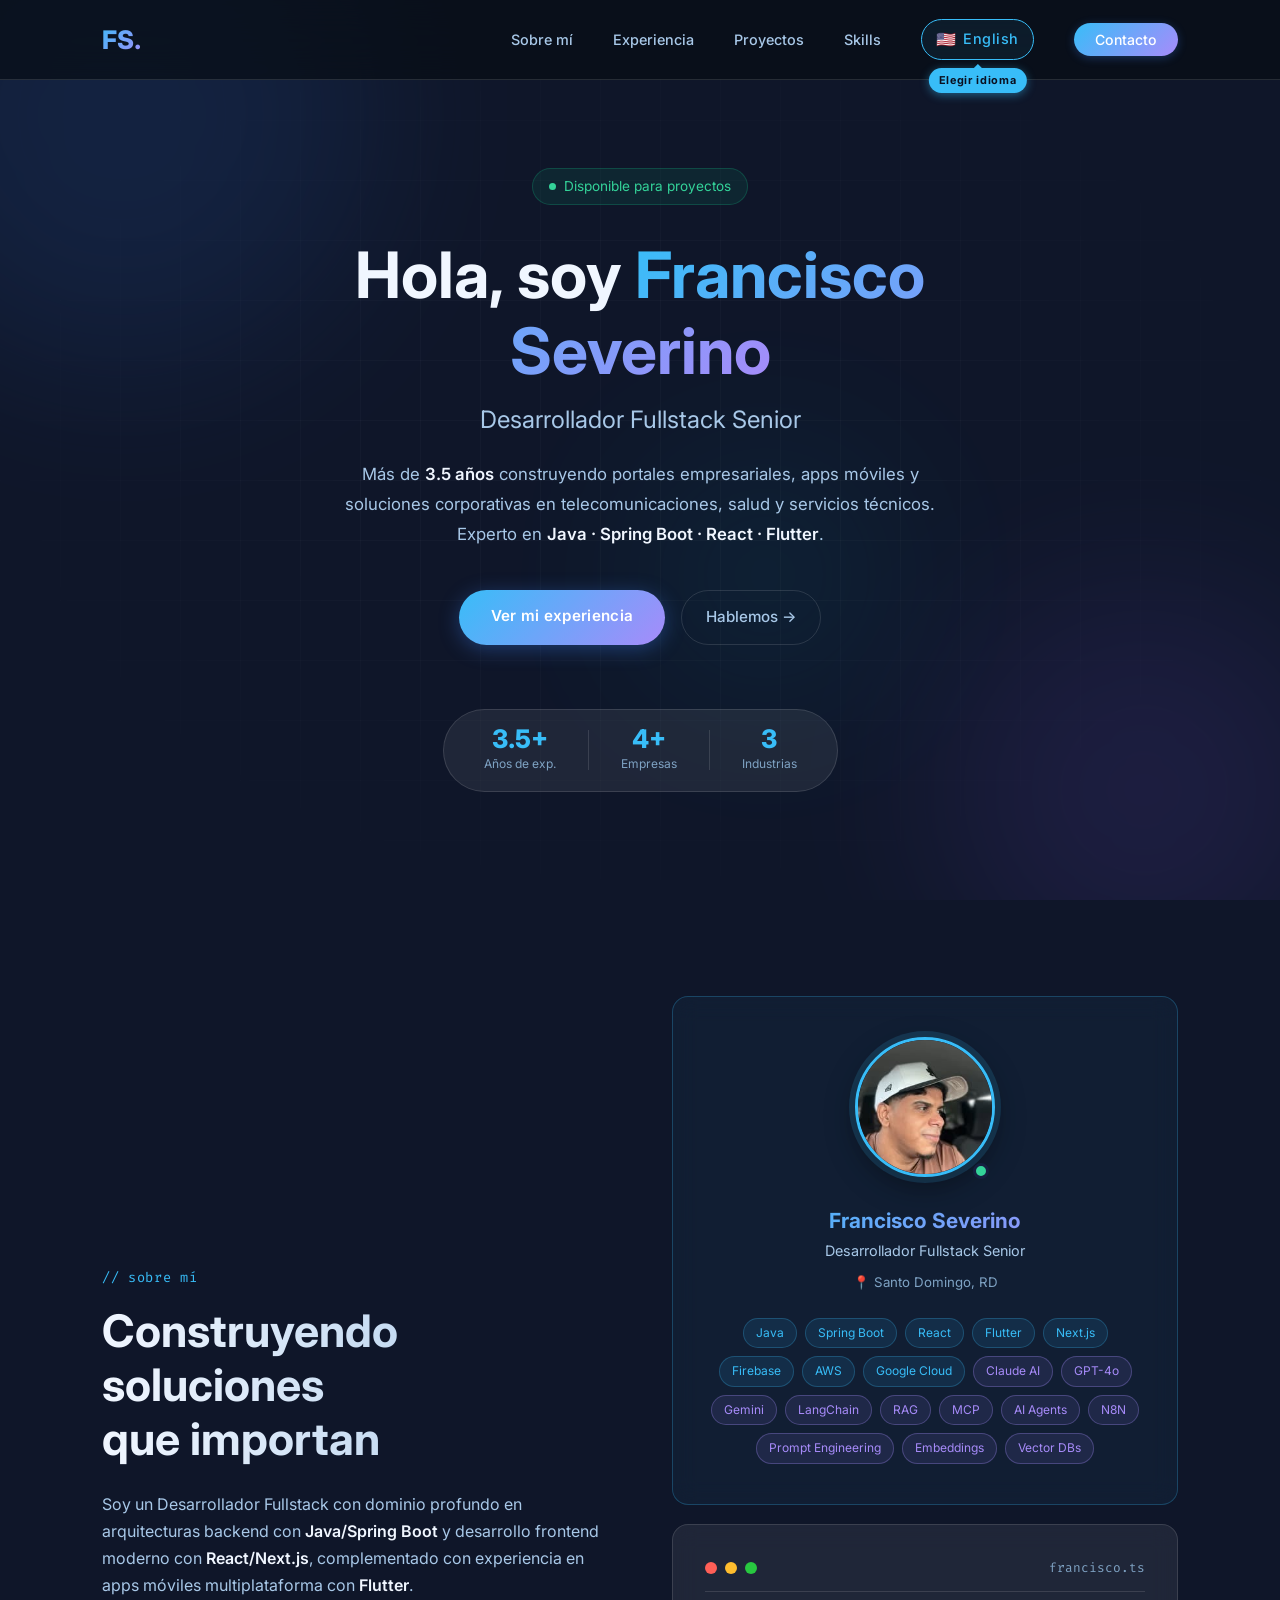
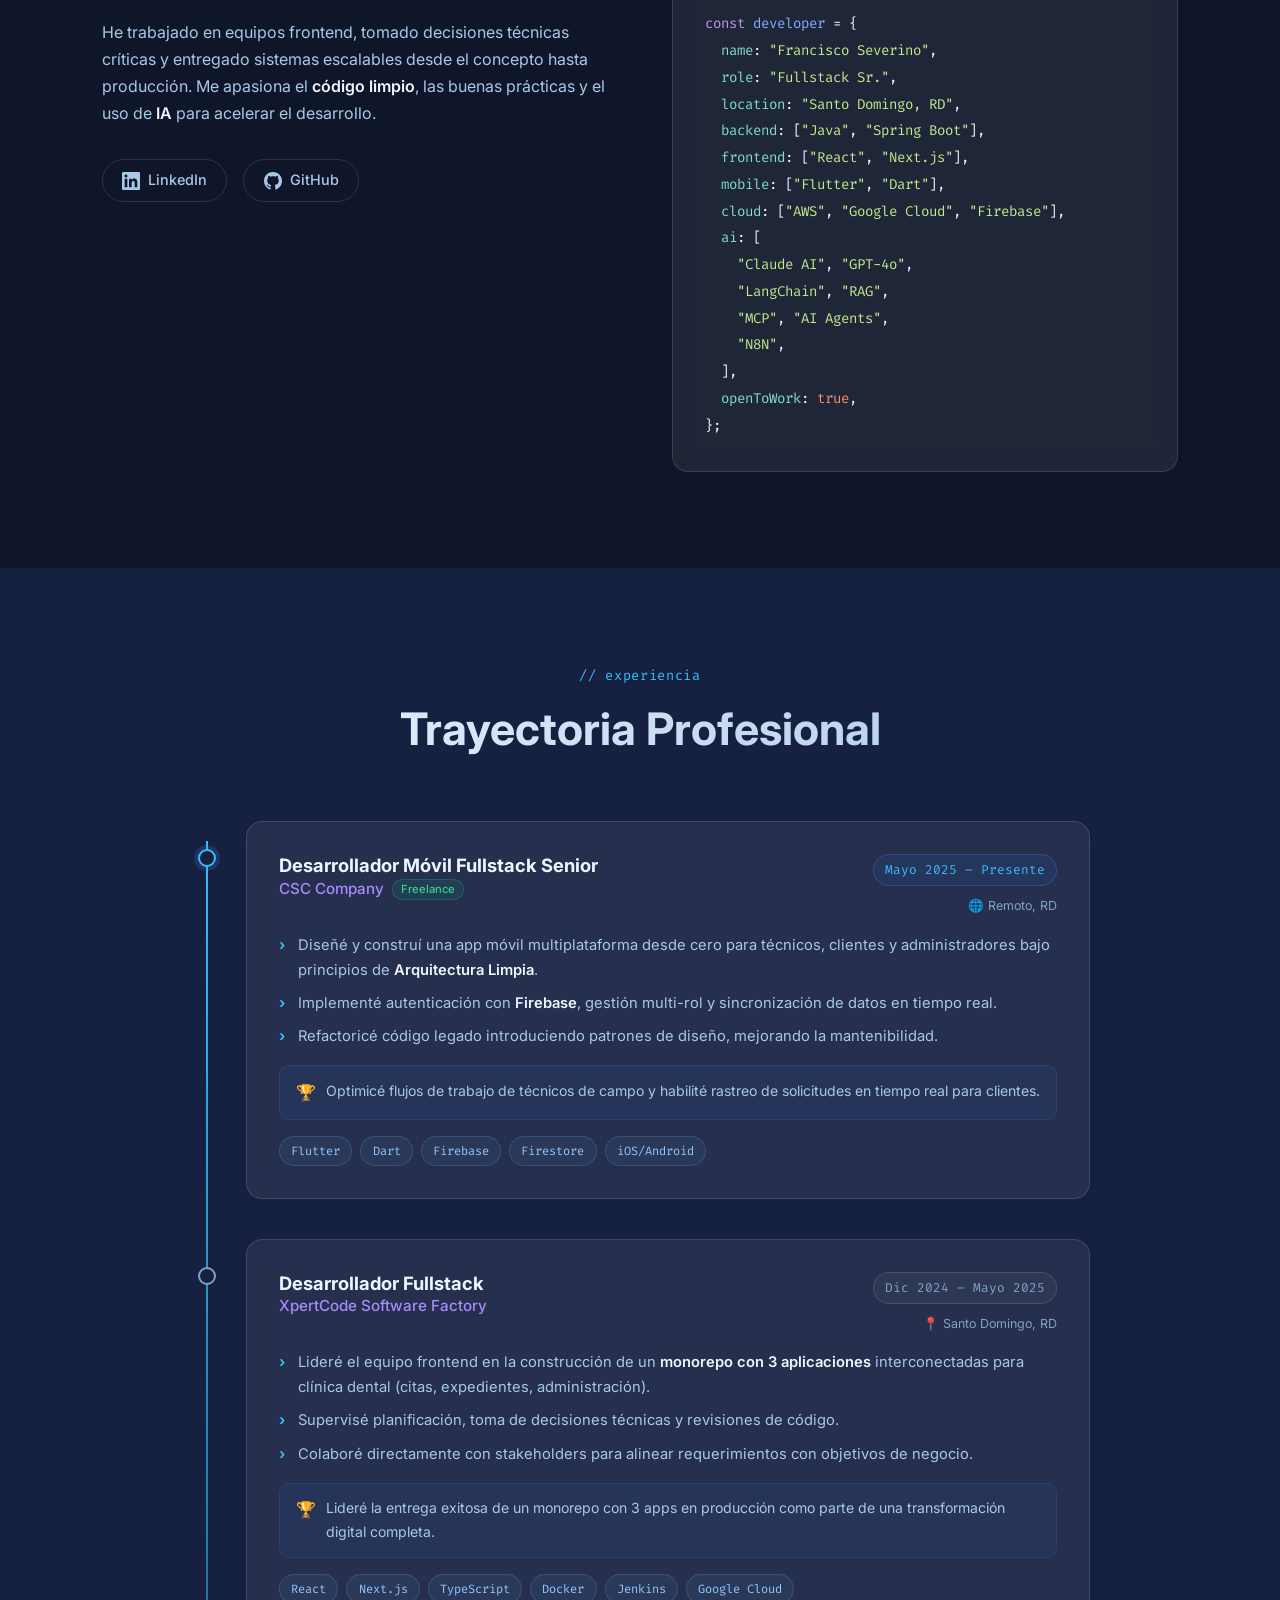
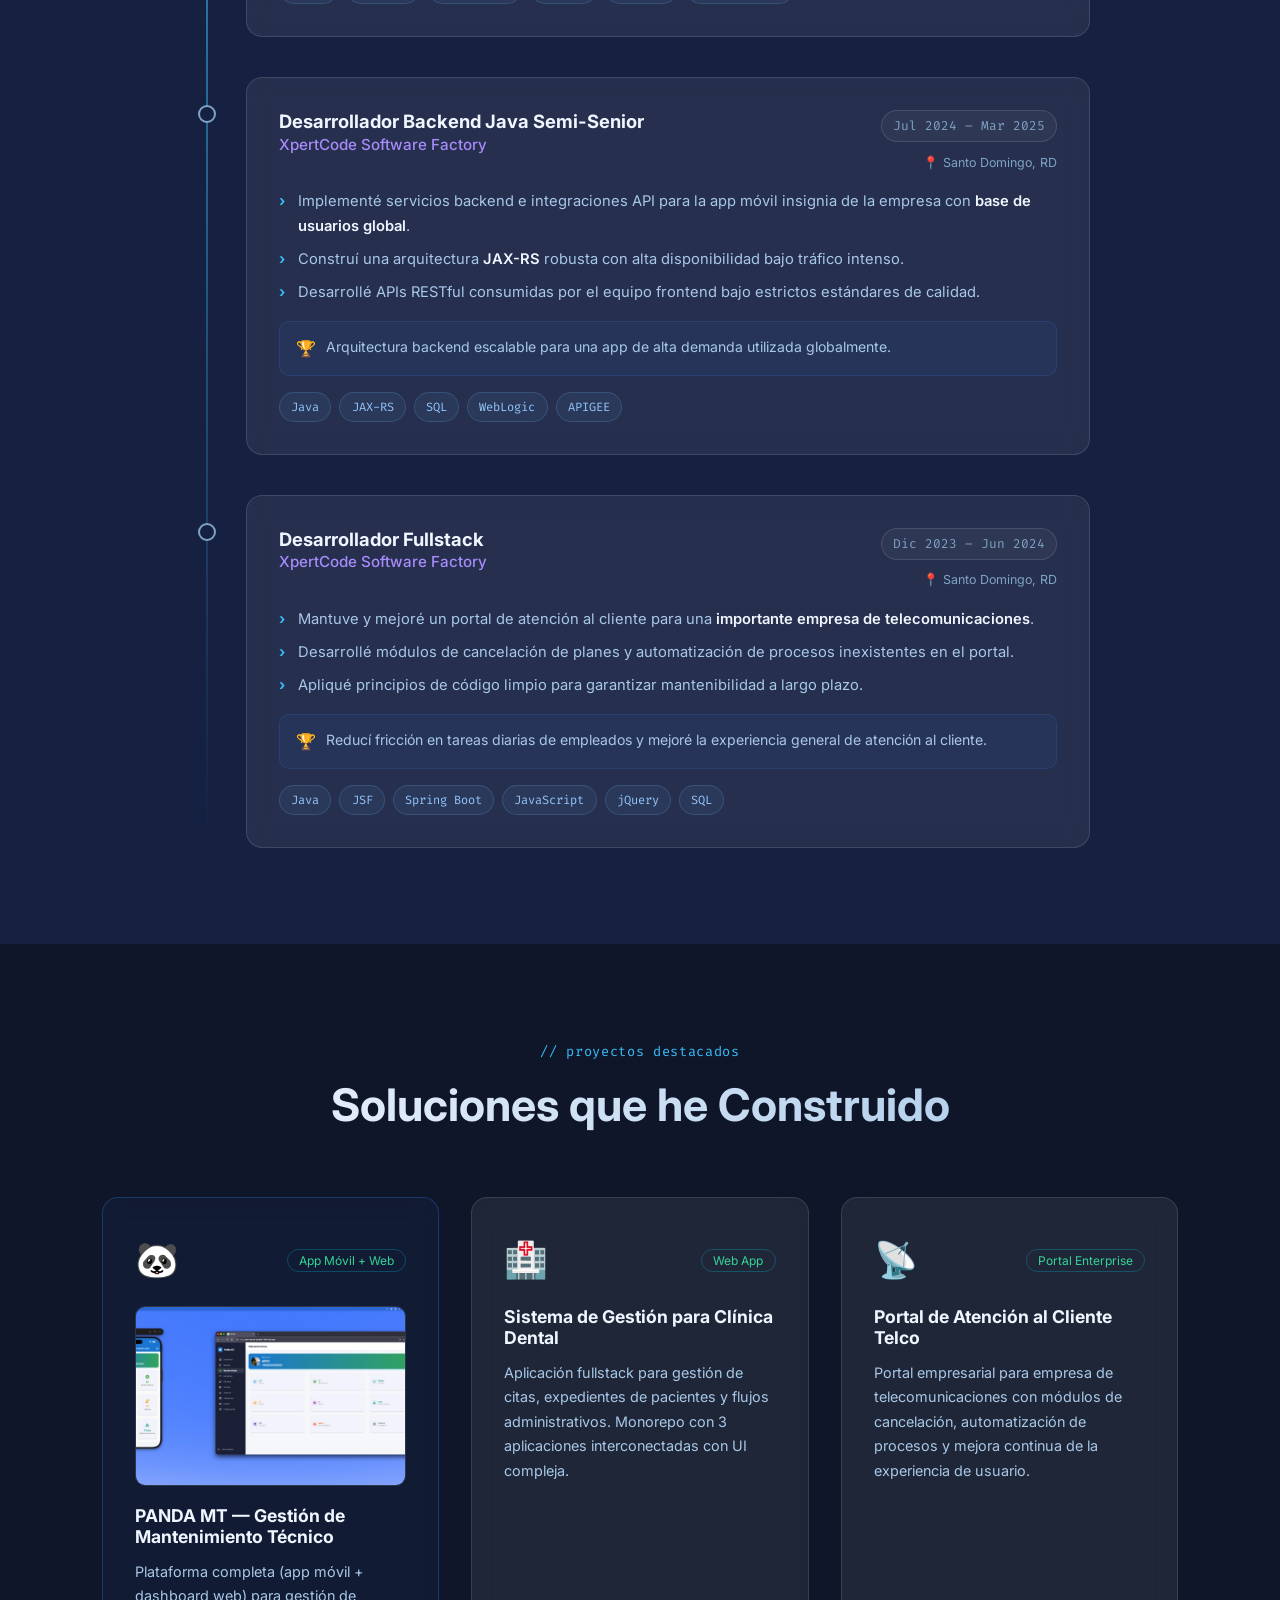
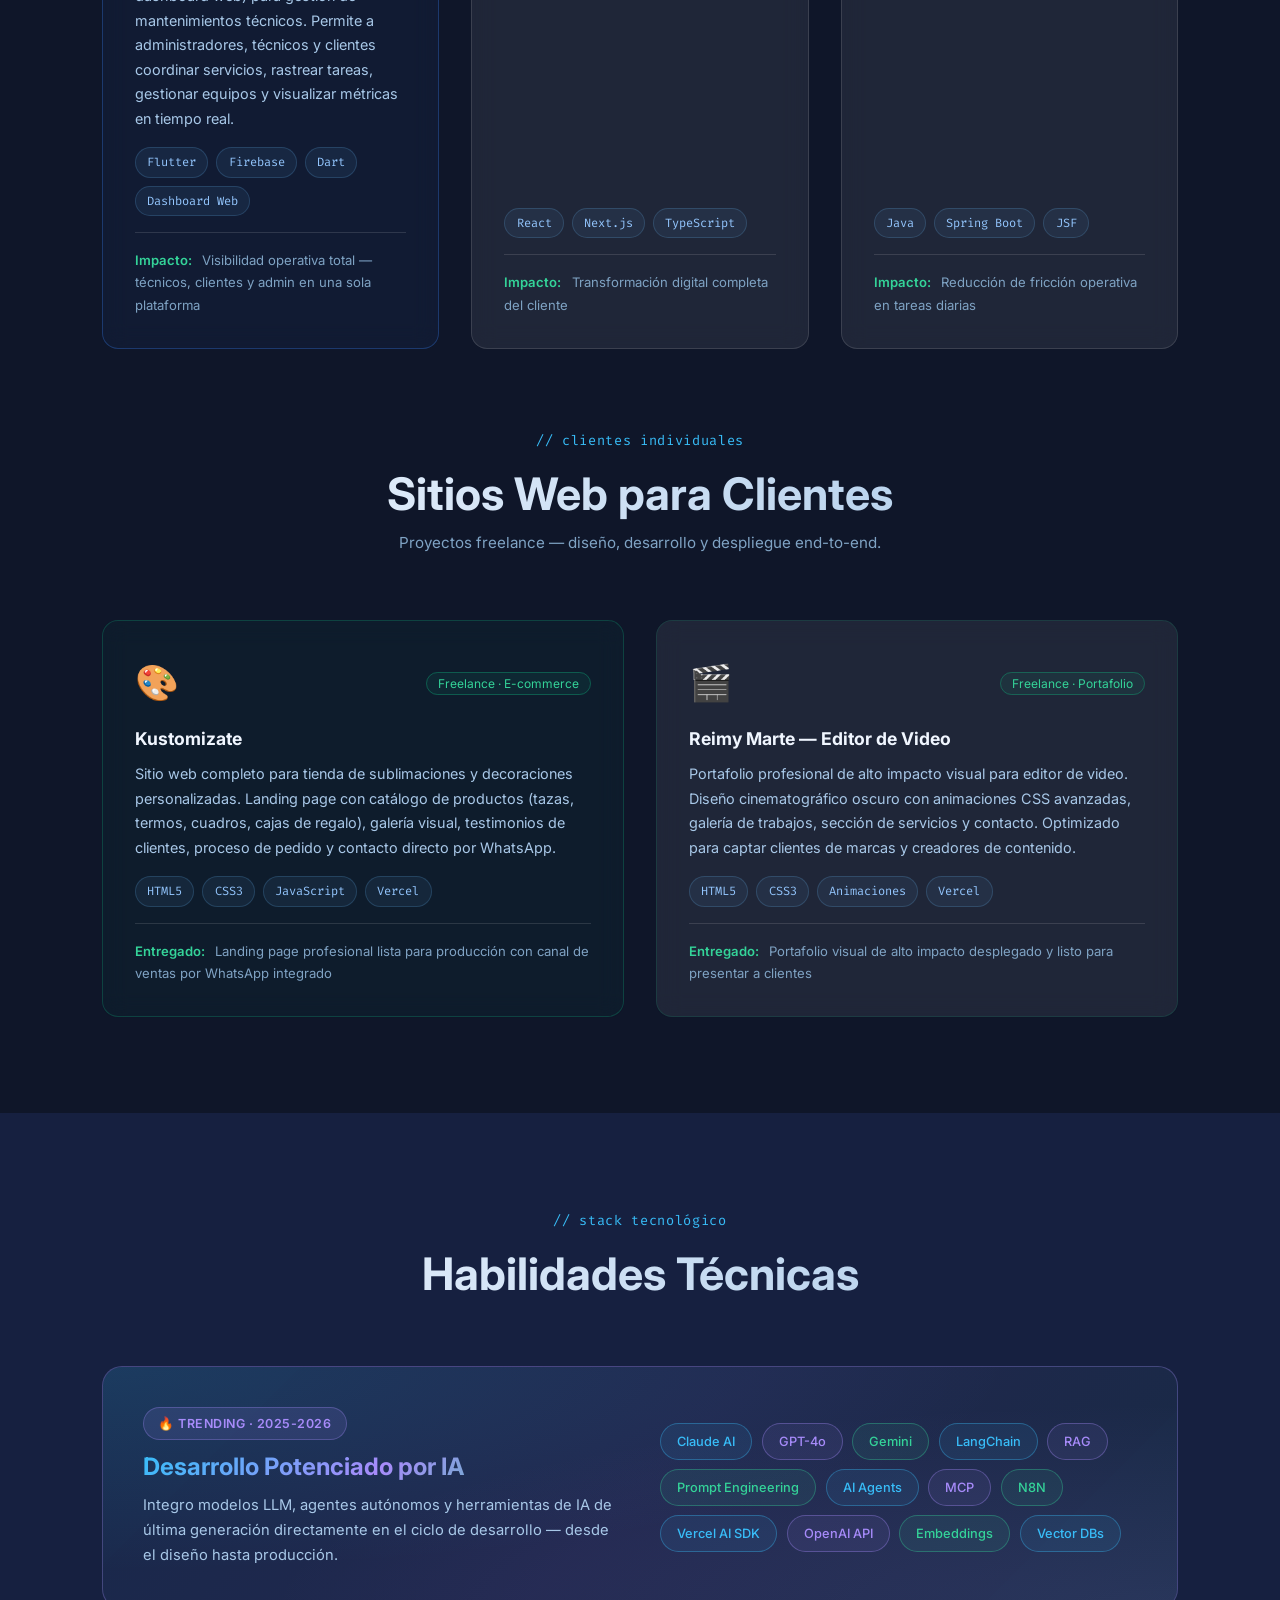
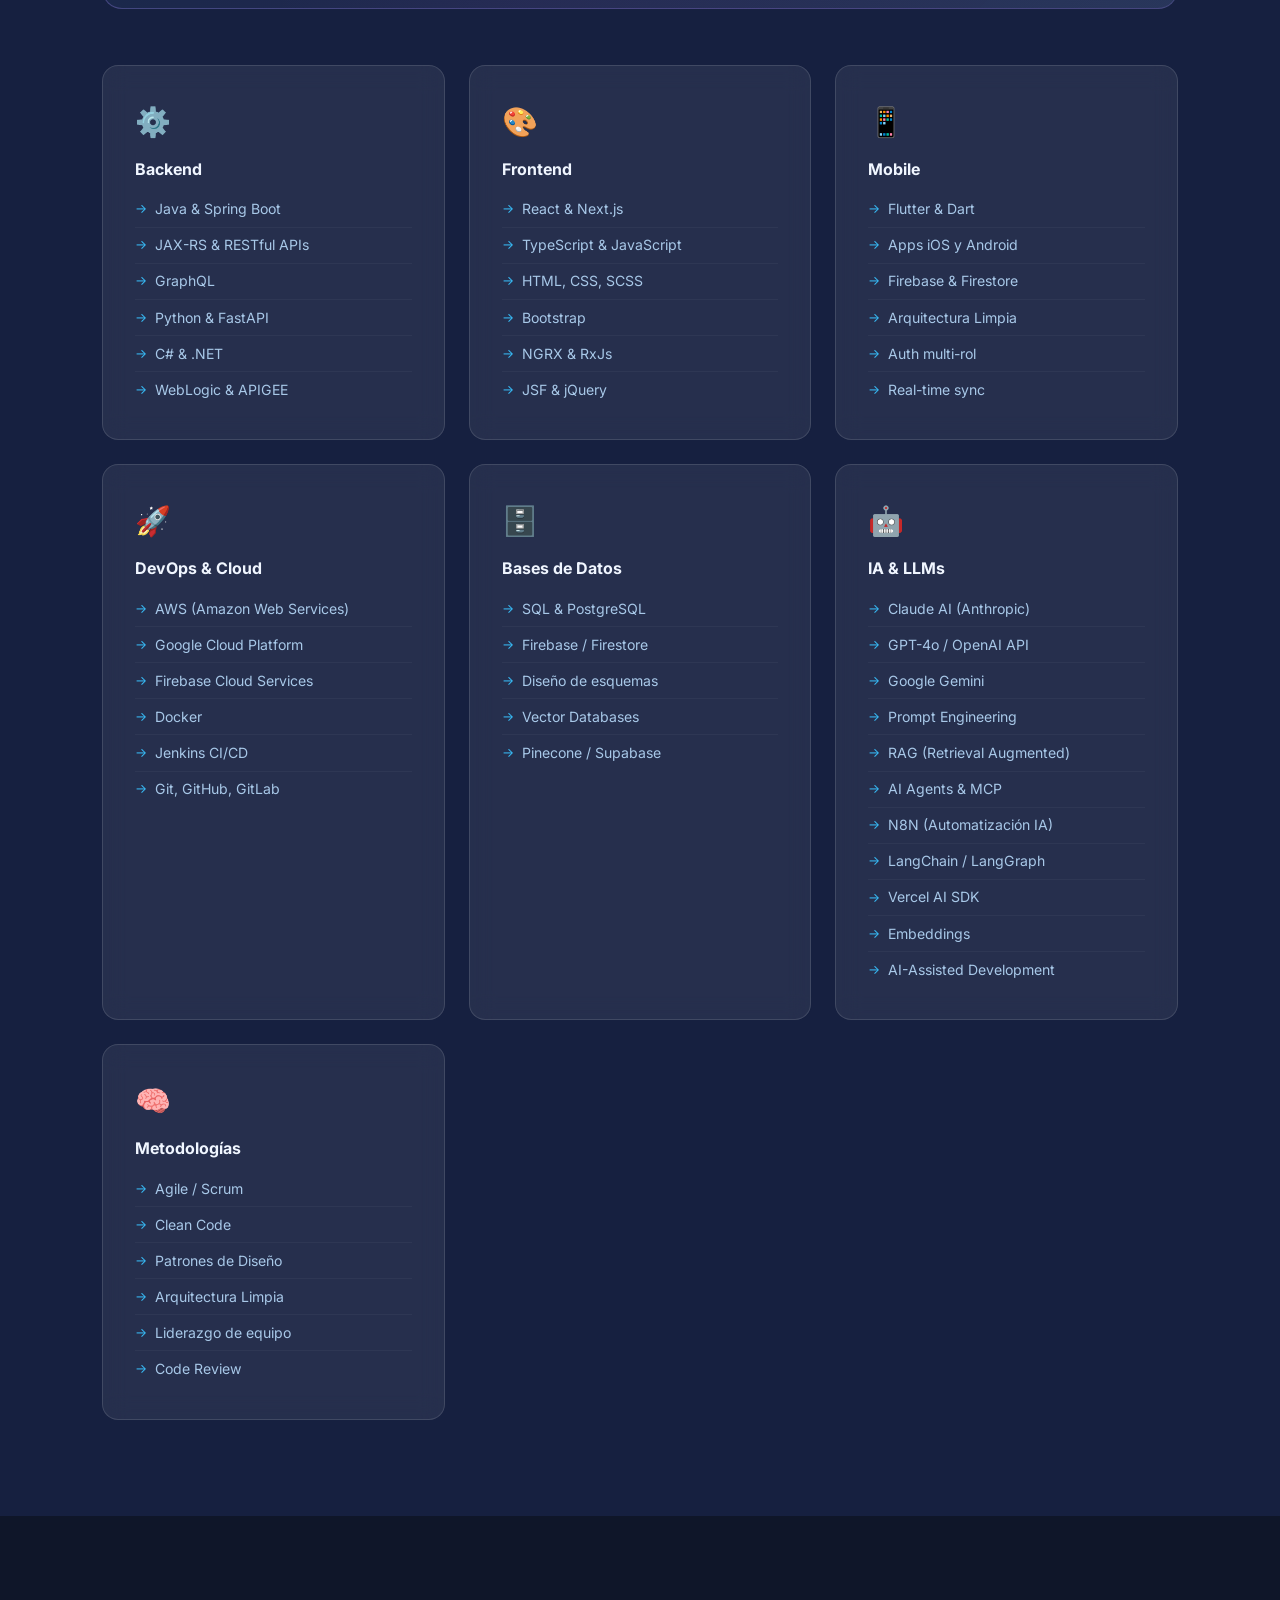
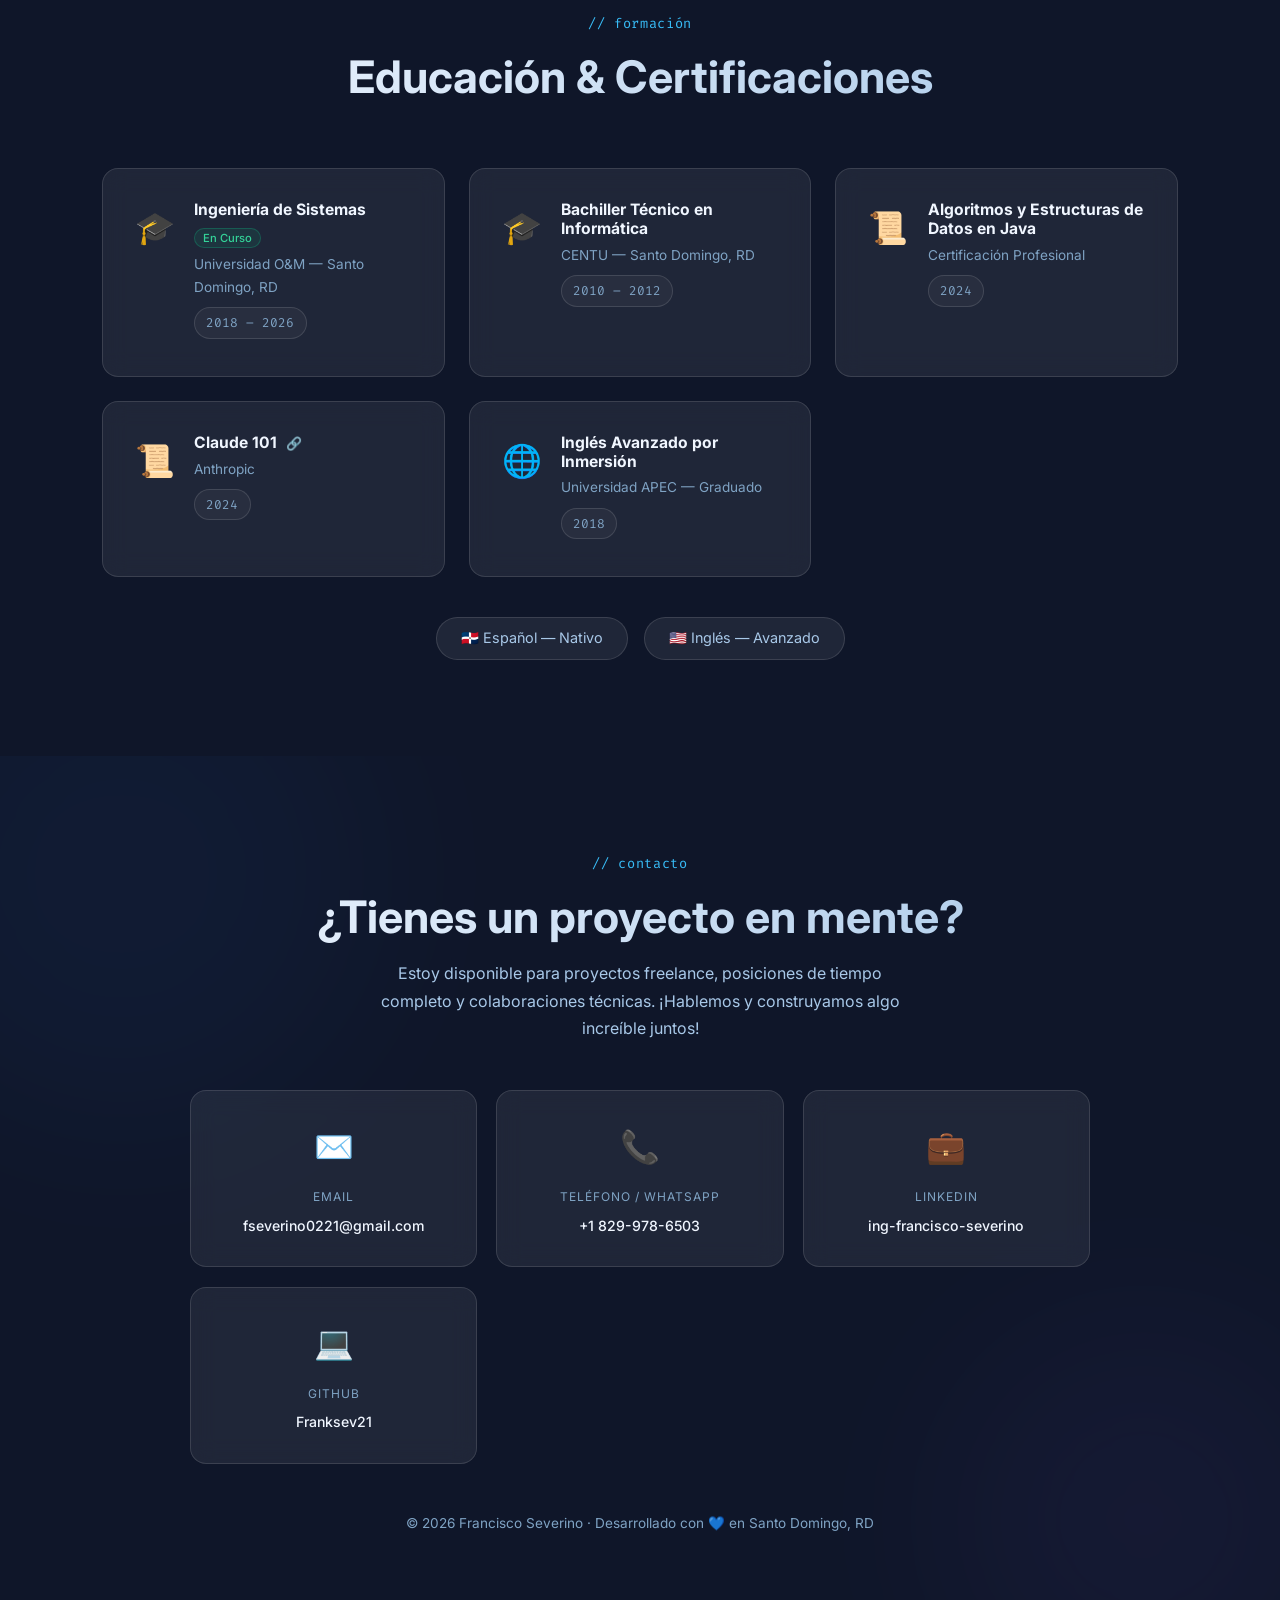
==== index.html @ 4818d13b "🚀 Initial commit — Portfolio bilingüe Francisco Severino" ====
<!DOCTYPE html>
<html lang="es">
<head>
    <meta charset="UTF-8">
    <meta name="viewport" content="width=device-width, initial-scale=1.0">
    <title>Francisco Severino | Desarrollador Fullstack Senior</title>
    <meta name="description" content="Desarrollador Fullstack Senior especializado en Java, Spring Boot, React y Flutter. Más de 3.5 años de experiencia en telecomunicaciones, salud y servicios técnicos.">
    <link rel="preconnect" href="https://fonts.googleapis.com">
    <link rel="preconnect" href="https://fonts.gstatic.com" crossorigin>
    <link href="https://fonts.googleapis.com/css2?family=Inter:wght@300;400;500;600;700;800&family=Fira+Code:wght@400;500&display=swap" rel="stylesheet">
    <link rel="stylesheet" href="style.css">
</head>
<body>

    <!-- Navbar -->
    <nav class="navbar" id="navbar">
        <div class="nav-content">
            <a href="#" class="logo">FS<span class="logo-dot">.</span></a>
            <ul class="nav-links" id="navLinks">
                <li><a href="#sobre-mi">Sobre mí</a></li>
                <li><a href="#experiencia">Experiencia</a></li>
                <li><a href="#proyectos">Proyectos</a></li>
                <li><a href="#habilidades">Skills</a></li>
                <li class="lang-toggle">
                    <a href="en.html" class="lang-btn" title="Switch to English">
                        <span class="lang-flag">🇺🇸</span>
                        <span class="lang-text">English</span>
                    </a>
                    <span class="lang-tooltip">Switch language</span>
                </li>
                <li><a href="#contacto" class="btn-nav">Contacto</a></li>
            </ul>
            <button class="nav-toggle" id="navToggle" aria-label="Toggle menu">
                <span></span><span></span><span></span>
            </button>
        </div>
    </nav>

    <!-- Hero -->
    <header class="hero" id="inicio">
        <div class="hero-bg">
            <div class="blob blob-1"></div>
            <div class="blob blob-2"></div>
            <div class="blob blob-3"></div>
            <div class="grid-overlay"></div>
        </div>
        <div class="hero-content reveal">
            <div class="hero-badge">
                <span class="badge-dot"></span>
                Disponible para proyectos
            </div>
            <h1>
                Hola, soy <span class="gradient-text">Francisco Severino</span>
            </h1>
            <h2 class="hero-subtitle">Desarrollador Fullstack Senior</h2>
            <p class="hero-desc">
                Más de <strong>3.5 años</strong> construyendo portales empresariales, apps móviles y soluciones 
                corporativas en telecomunicaciones, salud y servicios técnicos. Experto en 
                <strong>Java · Spring Boot · React · Flutter</strong>.
            </p>
            <div class="hero-cta">
                <a href="#experiencia" class="btn-primary">Ver mi experiencia</a>
                <a href="#contacto" class="btn-ghost">Hablemos →</a>
            </div>
            <div class="hero-stats">
                <div class="stat">
                    <span class="stat-num">3.5+</span>
                    <span class="stat-label">Años de exp.</span>
                </div>
                <div class="stat-divider"></div>
                <div class="stat">
                    <span class="stat-num">4+</span>
                    <span class="stat-label">Empresas</span>
                </div>
                <div class="stat-divider"></div>
                <div class="stat">
                    <span class="stat-num">3</span>
                    <span class="stat-label">Industrias</span>
                </div>
            </div>
        </div>
    </header>

    <!-- Sobre mí -->
    <section id="sobre-mi" class="section about-section">
        <div class="container">
            <div class="about-grid reveal">
                <div class="about-text">
                    <span class="section-tag">// sobre mí</span>
                    <h2 class="section-title">Construyendo soluciones<br>que importan</h2>
                    <p>
                        Soy un Desarrollador Fullstack con dominio profundo en arquitecturas backend con 
                        <strong>Java/Spring Boot</strong> y desarrollo frontend moderno con <strong>React/Next.js</strong>, 
                        complementado con experiencia en apps móviles multiplataforma con <strong>Flutter</strong>.
                    </p>
                    <p>
                        He trabajado en equipos frontend, tomado decisiones técnicas críticas y entregado sistemas 
                        escalables desde el concepto hasta producción. Me apasiona el <strong>código limpio</strong>, 
                        las buenas prácticas y el uso de <strong>IA</strong> para acelerar el desarrollo.
                    </p>
                    <div class="about-links">
                        <a href="https://linkedin.com/in/ing-francisco-severino" target="_blank" class="social-link">
                            <svg viewBox="0 0 24 24" fill="currentColor"><path d="M20.447 20.452h-3.554v-5.569c0-1.328-.027-3.037-1.852-3.037-1.853 0-2.136 1.445-2.136 2.939v5.667H9.351V9h3.414v1.561h.046c.477-.9 1.637-1.85 3.37-1.85 3.601 0 4.267 2.37 4.267 5.455v6.286zM5.337 7.433c-1.144 0-2.063-.926-2.063-2.065 0-1.138.92-2.063 2.063-2.063 1.14 0 2.064.925 2.064 2.063 0 1.139-.925 2.065-2.064 2.065zm1.782 13.019H3.555V9h3.564v11.452zM22.225 0H1.771C.792 0 0 .774 0 1.729v20.542C0 23.227.792 24 1.771 24h20.451C23.2 24 24 23.227 24 22.271V1.729C24 .774 23.2 0 22.222 0h.003z"/></svg>
                            LinkedIn
                        </a>
                        <a href="https://github.com/Franksev21" target="_blank" class="social-link">
                            <svg viewBox="0 0 24 24" fill="currentColor"><path d="M12 0c-6.626 0-12 5.373-12 12 0 5.302 3.438 9.8 8.207 11.387.599.111.793-.261.793-.577v-2.234c-3.338.726-4.033-1.416-4.033-1.416-.546-1.387-1.333-1.756-1.333-1.756-1.089-.745.083-.729.083-.729 1.205.084 1.839 1.237 1.839 1.237 1.07 1.834 2.807 1.304 3.492.997.107-.775.418-1.305.762-1.604-2.665-.305-5.467-1.334-5.467-5.931 0-1.311.469-2.381 1.236-3.221-.124-.303-.535-1.524.117-3.176 0 0 1.008-.322 3.301 1.23.957-.266 1.983-.399 3.003-.404 1.02.005 2.047.138 3.006.404 2.291-1.552 3.297-1.23 3.297-1.23.653 1.653.242 2.874.118 3.176.77.84 1.235 1.911 1.235 3.221 0 4.609-2.807 5.624-5.479 5.921.43.372.823 1.102.823 2.222v3.293c0 .319.192.694.801.576 4.765-1.589 8.199-6.086 8.199-11.386 0-6.627-5.373-12-12-12z"/></svg>
                            GitHub
                        </a>
                    </div>
                </div>
                <div class="about-visual">
                    <div class="profile-card glass-card">
                        <div class="profile-img-wrapper">
                            <img src="profile.jpg" alt="Francisco Severino" class="profile-img">
                            <div class="profile-badge-online"></div>
                        </div>
                        <h3 class="profile-name">Francisco Severino</h3>
                        <p class="profile-role">Desarrollador Fullstack Senior</p>
                        <p class="profile-location">📍 Santo Domingo, RD</p>
                        <div class="profile-chips">
                            <span class="profile-chip">Java</span>
                            <span class="profile-chip">Spring Boot</span>
                            <span class="profile-chip">React</span>
                            <span class="profile-chip">Flutter</span>
                            <span class="profile-chip">Next.js</span>
                            <span class="profile-chip">Firebase</span>
                            <span class="profile-chip">AWS</span>
                            <span class="profile-chip">Google Cloud</span>
                            <span class="profile-chip ai-chip">Claude AI</span>
                            <span class="profile-chip ai-chip">GPT-4o</span>
                            <span class="profile-chip ai-chip">Gemini</span>
                            <span class="profile-chip ai-chip">LangChain</span>
                            <span class="profile-chip ai-chip">RAG</span>
                            <span class="profile-chip ai-chip">MCP</span>
                            <span class="profile-chip ai-chip">AI Agents</span>
                            <span class="profile-chip ai-chip">N8N</span>
                            <span class="profile-chip ai-chip">Prompt Engineering</span>
                            <span class="profile-chip ai-chip">Embeddings</span>
                            <span class="profile-chip ai-chip">Vector DBs</span>
                        </div>
                    </div>
                    <div class="code-card glass-card">
                        <div class="code-header">
                            <span class="dot red"></span>
                            <span class="dot yellow"></span>
                            <span class="dot green"></span>
                            <span class="code-filename">francisco.ts</span>
                        </div>
                        <pre class="code-body"><code><span class="code-key">const</span> <span class="code-var">developer</span> = {
  <span class="code-prop">name</span>: <span class="code-str">"Francisco Severino"</span>,
  <span class="code-prop">role</span>: <span class="code-str">"Fullstack Sr."</span>,
  <span class="code-prop">location</span>: <span class="code-str">"Santo Domingo, RD"</span>,
  <span class="code-prop">backend</span>: [<span class="code-str">"Java"</span>, <span class="code-str">"Spring Boot"</span>],
  <span class="code-prop">frontend</span>: [<span class="code-str">"React"</span>, <span class="code-str">"Next.js"</span>],
  <span class="code-prop">mobile</span>: [<span class="code-str">"Flutter"</span>, <span class="code-str">"Dart"</span>],
  <span class="code-prop">cloud</span>: [<span class="code-str">"AWS"</span>, <span class="code-str">"Google Cloud"</span>, <span class="code-str">"Firebase"</span>],
  <span class="code-prop">ai</span>: [
    <span class="code-str">"Claude AI"</span>, <span class="code-str">"GPT-4o"</span>,
    <span class="code-str">"LangChain"</span>, <span class="code-str">"RAG"</span>,
    <span class="code-str">"MCP"</span>, <span class="code-str">"AI Agents"</span>,
    <span class="code-str">"N8N"</span>,
  ],
  <span class="code-prop">openToWork</span>: <span class="code-bool">true</span>,
};</code></pre>
                    </div>
                </div>
            </div>
        </div>
    </section>

    <!-- Experiencia -->
    <section id="experiencia" class="section alt-section">
        <div class="container">
            <div class="section-header reveal">
                <span class="section-tag">// experiencia</span>
                <h2 class="section-title">Trayectoria Profesional</h2>
            </div>
            <div class="timeline reveal">

                <!-- CSC Company -->
                <div class="timeline-item">
                    <div class="timeline-marker current"></div>
                    <div class="timeline-body glass-card">
                        <div class="job-header">
                            <div>
                                <h3>Desarrollador Móvil Fullstack Senior</h3>
                                <h4 class="company-name">CSC Company <span class="tag-freelance">Freelance</span></h4>
                            </div>
                            <div class="job-meta">
                                <span class="date-badge current-badge">Mayo 2025 – Presente</span>
                                <span class="location">🌐 Remoto, RD</span>
                            </div>
                        </div>
                        <ul class="job-bullets">
                            <li>Diseñé y construí una app móvil multiplataforma desde cero para técnicos, clientes y administradores bajo principios de <strong>Arquitectura Limpia</strong>.</li>
                            <li>Implementé autenticación con <strong>Firebase</strong>, gestión multi-rol y sincronización de datos en tiempo real.</li>
                            <li>Refactoricé código legado introduciendo patrones de diseño, mejorando la mantenibilidad.</li>
                        </ul>
                        <div class="job-achievement">
                            <span class="achievement-icon">🏆</span>
                            <span>Optimicé flujos de trabajo de técnicos de campo y habilité rastreo de solicitudes en tiempo real para clientes.</span>
                        </div>
                        <div class="tech-stack">
                            <span class="tech-badge">Flutter</span>
                            <span class="tech-badge">Dart</span>
                            <span class="tech-badge">Firebase</span>
                            <span class="tech-badge">Firestore</span>
                            <span class="tech-badge">iOS/Android</span>
                        </div>
                    </div>
                </div>

                <!-- XpertCode Fullstack -->
                <div class="timeline-item">
                    <div class="timeline-marker"></div>
                    <div class="timeline-body glass-card">
                        <div class="job-header">
                            <div>
                                <h3>Desarrollador Fullstack</h3>
                                <h4 class="company-name">XpertCode Software Factory</h4>
                            </div>
                            <div class="job-meta">
                                <span class="date-badge">Dic 2024 – Mayo 2025</span>
                                <span class="location">📍 Santo Domingo, RD</span>
                            </div>
                        </div>
                        <ul class="job-bullets">
                            <li>Lideré el equipo frontend en la construcción de un <strong>monorepo con 3 aplicaciones</strong> interconectadas para clínica dental (citas, expedientes, administración).</li>
                            <li>Supervisé planificación, toma de decisiones técnicas y revisiones de código.</li>
                            <li>Colaboré directamente con stakeholders para alinear requerimientos con objetivos de negocio.</li>
                        </ul>
                        <div class="job-achievement">
                            <span class="achievement-icon">🏆</span>
                            <span>Lideré la entrega exitosa de un monorepo con 3 apps en producción como parte de una transformación digital completa.</span>
                        </div>
                        <div class="tech-stack">
                            <span class="tech-badge">React</span>
                            <span class="tech-badge">Next.js</span>
                            <span class="tech-badge">TypeScript</span>
                            <span class="tech-badge">Docker</span>
                            <span class="tech-badge">Jenkins</span>
                            <span class="tech-badge">Google Cloud</span>
                        </div>
                    </div>
                </div>

                <!-- XpertCode Backend -->
                <div class="timeline-item">
                    <div class="timeline-marker"></div>
                    <div class="timeline-body glass-card">
                        <div class="job-header">
                            <div>
                                <h3>Desarrollador Backend Java Semi-Senior</h3>
                                <h4 class="company-name">XpertCode Software Factory</h4>
                            </div>
                            <div class="job-meta">
                                <span class="date-badge">Jul 2024 – Mar 2025</span>
                                <span class="location">📍 Santo Domingo, RD</span>
                            </div>
                        </div>
                        <ul class="job-bullets">
                            <li>Implementé servicios backend e integraciones API para la app móvil insignia de la empresa con <strong>base de usuarios global</strong>.</li>
                            <li>Construí una arquitectura <strong>JAX-RS</strong> robusta con alta disponibilidad bajo tráfico intenso.</li>
                            <li>Desarrollé APIs RESTful consumidas por el equipo frontend bajo estrictos estándares de calidad.</li>
                        </ul>
                        <div class="job-achievement">
                            <span class="achievement-icon">🏆</span>
                            <span>Arquitectura backend escalable para una app de alta demanda utilizada globalmente.</span>
                        </div>
                        <div class="tech-stack">
                            <span class="tech-badge">Java</span>
                            <span class="tech-badge">JAX-RS</span>
                            <span class="tech-badge">SQL</span>
                            <span class="tech-badge">WebLogic</span>
                            <span class="tech-badge">APIGEE</span>
                        </div>
                    </div>
                </div>

                <!-- XpertCode Telecomunicaciones -->
                <div class="timeline-item">
                    <div class="timeline-marker"></div>
                    <div class="timeline-body glass-card">
                        <div class="job-header">
                            <div>
                                <h3>Desarrollador Fullstack</h3>
                                <h4 class="company-name">XpertCode Software Factory</h4>
                            </div>
                            <div class="job-meta">
                                <span class="date-badge">Dic 2023 – Jun 2024</span>
                                <span class="location">📍 Santo Domingo, RD</span>
                            </div>
                        </div>
                        <ul class="job-bullets">
                            <li>Mantuve y mejoré un portal de atención al cliente para una <strong>importante empresa de telecomunicaciones</strong>.</li>
                            <li>Desarrollé módulos de cancelación de planes y automatización de procesos inexistentes en el portal.</li>
                            <li>Apliqué principios de código limpio para garantizar mantenibilidad a largo plazo.</li>
                        </ul>
                        <div class="job-achievement">
                            <span class="achievement-icon">🏆</span>
                            <span>Reducí fricción en tareas diarias de empleados y mejoré la experiencia general de atención al cliente.</span>
                        </div>
                        <div class="tech-stack">
                            <span class="tech-badge">Java</span>
                            <span class="tech-badge">JSF</span>
                            <span class="tech-badge">Spring Boot</span>
                            <span class="tech-badge">JavaScript</span>
                            <span class="tech-badge">jQuery</span>
                            <span class="tech-badge">SQL</span>
                        </div>
                    </div>
                </div>

            </div>
        </div>
    </section>

    <!-- Proyectos / Clientes Individuales -->
    <section id="proyectos" class="section">
        <div class="container">
            <div class="section-header reveal">
                <span class="section-tag">// proyectos destacados</span>
                <h2 class="section-title">Soluciones que he Construido</h2>
            </div>
            <div class="projects-grid reveal">

                <div class="project-card glass-card featured">
                    <div class="project-top">
                        <span class="project-icon">🐼</span>
                        <div class="project-links">
                            <span class="project-type">App Móvil + Web</span>
                        </div>
                    </div>
                    <div class="project-screenshot-wrapper">
                        <img src="panda-app.jpg" alt="PANDA MT - App de Mantenimiento Técnico" class="project-screenshot">
                    </div>
                    <h3>PANDA MT — Gestión de Mantenimiento Técnico</h3>
                    <p>Plataforma completa (app móvil + dashboard web) para gestión de mantenimientos técnicos. Permite a administradores, técnicos y clientes coordinar servicios, rastrear tareas, gestionar equipos y visualizar métricas en tiempo real.</p>
                    <div class="tech-stack">
                        <span class="tech-badge">Flutter</span>
                        <span class="tech-badge">Firebase</span>
                        <span class="tech-badge">Dart</span>
                        <span class="tech-badge">Dashboard Web</span>
                    </div>
                    <div class="project-impact">
                        <span class="impact-label">Impacto:</span> Visibilidad operativa total — técnicos, clientes y admin en una sola plataforma
                    </div>
                </div>

                <div class="project-card glass-card">
                    <div class="project-top">
                        <span class="project-icon">🏥</span>
                        <div class="project-links">
                            <span class="project-type">Web App</span>
                        </div>
                    </div>
                    <h3>Sistema de Gestión para Clínica Dental</h3>
                    <p>Aplicación fullstack para gestión de citas, expedientes de pacientes y flujos administrativos. Monorepo con 3 aplicaciones interconectadas con UI compleja.</p>
                    <div class="tech-stack">
                        <span class="tech-badge">React</span>
                        <span class="tech-badge">Next.js</span>
                        <span class="tech-badge">TypeScript</span>
                    </div>
                    <div class="project-impact">
                        <span class="impact-label">Impacto:</span> Transformación digital completa del cliente
                    </div>
                </div>

                <div class="project-card glass-card">
                    <div class="project-top">
                        <span class="project-icon">📡</span>
                        <div class="project-links">
                            <span class="project-type">Portal Enterprise</span>
                        </div>
                    </div>
                    <h3>Portal de Atención al Cliente Telco</h3>
                    <p>Portal empresarial para empresa de telecomunicaciones con módulos de cancelación, automatización de procesos y mejora continua de la experiencia de usuario.</p>
                    <div class="tech-stack">
                        <span class="tech-badge">Java</span>
                        <span class="tech-badge">Spring Boot</span>
                        <span class="tech-badge">JSF</span>
                    </div>
                    <div class="project-impact">
                        <span class="impact-label">Impacto:</span> Reducción de fricción operativa en tareas diarias
                    </div>
                </div>

            </div>

            <!-- Clientes Individuales -->
            <div class="section-header reveal" style="margin-top: 5rem;">
                <span class="section-tag">// clientes individuales</span>
                <h2 class="section-title">Sitios Web para Clientes</h2>
                <p style="color: var(--text-muted); max-width: 500px; margin: 0.5rem auto 0; font-size: 0.95rem;">
                    Proyectos freelance — diseño, desarrollo y despliegue end-to-end.
                </p>
            </div>
            <div class="projects-grid reveal">

                <!-- Kustomizate -->
                <div class="project-card glass-card featured client-card">
                    <div class="project-top">
                        <span class="project-icon">🎨</span>
                        <div class="project-links">
                            <span class="project-type client-type">Freelance · E-commerce</span>
                        </div>
                    </div>
                    <h3>Kustomizate</h3>
                    <p>Sitio web completo para tienda de sublimaciones y decoraciones personalizadas. Landing page con catálogo de productos (tazas, termos, cuadros, cajas de regalo), galería visual, testimonios de clientes, proceso de pedido y contacto directo por WhatsApp.</p>
                    <div class="tech-stack">
                        <span class="tech-badge">HTML5</span>
                        <span class="tech-badge">CSS3</span>
                        <span class="tech-badge">JavaScript</span>
                        <span class="tech-badge">Vercel</span>
                    </div>
                    <div class="project-impact">
                        <span class="impact-label">Entregado:</span> Landing page profesional lista para producción con canal de ventas por WhatsApp integrado
                    </div>
                </div>

                <!-- Reimy Marte Balbuena -->
                <div class="project-card glass-card client-card">
                    <div class="project-top">
                        <span class="project-icon">🎬</span>
                        <div class="project-links">
                            <span class="project-type client-type">Freelance · Portafolio</span>
                        </div>
                    </div>
                    <h3>Reimy Marte — Editor de Video</h3>
                    <p>Portafolio profesional de alto impacto visual para editor de video. Diseño cinematográfico oscuro con animaciones CSS avanzadas, galería de trabajos, sección de servicios y contacto. Optimizado para captar clientes de marcas y creadores de contenido.</p>
                    <div class="tech-stack">
                        <span class="tech-badge">HTML5</span>
                        <span class="tech-badge">CSS3</span>
                        <span class="tech-badge">Animaciones</span>
                        <span class="tech-badge">Vercel</span>
                    </div>
                    <div class="project-impact">
                        <span class="impact-label">Entregado:</span> Portafolio visual de alto impacto desplegado y listo para presentar a clientes
                    </div>
                </div>

            </div>
        </div>
    </section>

    <!-- Habilidades -->
    <section id="habilidades" class="section alt-section">
        <div class="container">
            <div class="section-header reveal">
                <span class="section-tag">// stack tecnológico</span>
                <h2 class="section-title">Habilidades Técnicas</h2>
            </div>

            <!-- Banner IA destacado -->
            <div class="ai-banner reveal">
                <div class="ai-banner-glow"></div>
                <div class="ai-banner-content">
                    <div class="ai-banner-left">
                        <span class="ai-banner-tag">🔥 Trending · 2025-2026</span>
                        <h3>Desarrollo Potenciado por IA</h3>
                        <p>Integro modelos LLM, agentes autónomos y herramientas de IA de última generación directamente en el ciclo de desarrollo — desde el diseño hasta producción.</p>
                    </div>
                    <div class="ai-pills">
                        <span class="ai-pill">Claude AI</span>
                        <span class="ai-pill">GPT-4o</span>
                        <span class="ai-pill">Gemini</span>
                        <span class="ai-pill">LangChain</span>
                        <span class="ai-pill">RAG</span>
                        <span class="ai-pill">Prompt Engineering</span>
                        <span class="ai-pill">AI Agents</span>
                        <span class="ai-pill">MCP</span>
                        <span class="ai-pill">N8N</span>
                        <span class="ai-pill">Vercel AI SDK</span>
                        <span class="ai-pill">OpenAI API</span>
                        <span class="ai-pill">Embeddings</span>
                        <span class="ai-pill">Vector DBs</span>
                    </div>
                </div>
            </div>

            <!-- Skills Grid -->
            <div class="skills-grid reveal">
                <div class="skill-group glass-card">
                    <div class="skill-icon">⚙️</div>
                    <h3>Backend</h3>
                    <ul>
                        <li>Java & Spring Boot</li>
                        <li>JAX-RS & RESTful APIs</li>
                        <li>GraphQL</li>
                        <li>Python & FastAPI</li>
                        <li>C# & .NET</li>
                        <li>WebLogic & APIGEE</li>
                    </ul>
                </div>
                <div class="skill-group glass-card">
                    <div class="skill-icon">🎨</div>
                    <h3>Frontend</h3>
                    <ul>
                        <li>React & Next.js</li>
                        <li>TypeScript & JavaScript</li>
                        <li>HTML, CSS, SCSS</li>
                        <li>Bootstrap</li>
                        <li>NGRX & RxJs</li>
                        <li>JSF & jQuery</li>
                    </ul>
                </div>
                <div class="skill-group glass-card">
                    <div class="skill-icon">📱</div>
                    <h3>Mobile</h3>
                    <ul>
                        <li>Flutter & Dart</li>
                        <li>Apps iOS y Android</li>
                        <li>Firebase & Firestore</li>
                        <li>Arquitectura Limpia</li>
                        <li>Auth multi-rol</li>
                        <li>Real-time sync</li>
                    </ul>
                </div>
                <div class="skill-group glass-card">
                    <div class="skill-icon">🚀</div>
                    <h3>DevOps & Cloud</h3>
                    <ul>
                        <li>AWS (Amazon Web Services)</li>
                        <li>Google Cloud Platform</li>
                        <li>Firebase Cloud Services</li>
                        <li>Docker</li>
                        <li>Jenkins CI/CD</li>
                        <li>Git, GitHub, GitLab</li>
                    </ul>
                </div>
                <div class="skill-group glass-card">
                    <div class="skill-icon">🗄️</div>
                    <h3>Bases de Datos</h3>
                    <ul>
                        <li>SQL & PostgreSQL</li>
                        <li>Firebase / Firestore</li>
                        <li>Diseño de esquemas</li>
                        <li>Vector Databases</li>
                        <li>Pinecone / Supabase</li>
                    </ul>
                </div>
                <div class="skill-group glass-card">
                    <div class="skill-icon">🤖</div>
                    <h3>IA & LLMs</h3>
                    <ul>
                        <li>Claude AI (Anthropic)</li>
                        <li>GPT-4o / OpenAI API</li>
                        <li>Google Gemini</li>
                        <li>Prompt Engineering</li>
                        <li>RAG (Retrieval Augmented)</li>
                        <li>AI Agents & MCP</li>
                        <li>N8N (Automatización IA)</li>
                        <li>LangChain / LangGraph</li>
                        <li>Vercel AI SDK</li>
                        <li>Embeddings</li>
                        <li>AI-Assisted Development</li>
                    </ul>
                </div>
                <div class="skill-group glass-card">
                    <div class="skill-icon">🧠</div>
                    <h3>Metodologías</h3>
                    <ul>
                        <li>Agile / Scrum</li>
                        <li>Clean Code</li>
                        <li>Patrones de Diseño</li>
                        <li>Arquitectura Limpia</li>
                        <li>Liderazgo de equipo</li>
                        <li>Code Review</li>
                    </ul>
                </div>
            </div>
        </div>
    </section>

    <!-- Educación & Certificaciones -->
    <section class="section edu-section">
        <div class="container">
            <div class="section-header reveal">
                <span class="section-tag">// formación</span>
                <h2 class="section-title">Educación & Certificaciones</h2>
            </div>
            <div class="edu-grid reveal">
                <div class="edu-card glass-card">
                    <div class="edu-icon">🎓</div>
                    <div class="edu-info">
                        <h3>Ingeniería de Sistemas <span class="edu-status">En Curso</span></h3>
                        <p>Universidad O&M — Santo Domingo, RD</p>
                        <span class="date-badge">2018 – 2026</span>
                    </div>
                </div>
                <div class="edu-card glass-card">
                    <div class="edu-icon">🎓</div>
                    <div class="edu-info">
                        <h3>Bachiller Técnico en Informática</h3>
                        <p>CENTU — Santo Domingo, RD</p>
                        <span class="date-badge">2010 – 2012</span>
                    </div>
                </div>
                <div class="edu-card glass-card">
                    <div class="edu-icon">📜</div>
                    <div class="edu-info">
                        <h3>Algoritmos y Estructuras de Datos en Java</h3>
                        <p>Certificación Profesional</p>
                        <span class="date-badge">2024</span>
                    </div>
                </div>
                <div class="edu-card glass-card">
                    <div class="edu-icon">📜</div>
                    <div class="edu-info">
                        <h3><a href="https://verify.skilljar.com/c/d8xg8qydrb38" target="_blank" style="color: inherit; text-decoration: none;">Claude 101 <span style="font-size: 0.8rem; margin-left: 5px;">🔗</span></a></h3>
                        <p>Anthropic</p>
                        <span class="date-badge">2024</span>
                    </div>
                </div>
                <div class="edu-card glass-card">
                    <div class="edu-icon">🌐</div>
                    <div class="edu-info">
                        <h3>Inglés Avanzado por Inmersión</h3>
                        <p>Universidad APEC — Graduado</p>
                        <span class="date-badge">2018</span>
                    </div>
                </div>
            </div>
            <div class="languages reveal">
                <span class="lang-chip">🇩🇴 Español — Nativo</span>
                <span class="lang-chip">🇺🇸 Inglés — Avanzado</span>
            </div>
        </div>
    </section>

    <!-- Contacto -->
    <footer id="contacto" class="section contact-section">
        <div class="hero-bg">
            <div class="blob blob-1" style="opacity:0.2"></div>
            <div class="blob blob-2" style="opacity:0.2"></div>
        </div>
        <div class="container reveal">
            <span class="section-tag">// contacto</span>
            <h2 class="section-title contact-title">¿Tienes un proyecto en mente?</h2>
            <p class="contact-desc">
                Estoy disponible para proyectos freelance, posiciones de tiempo completo y colaboraciones técnicas.
                ¡Hablemos y construyamos algo increíble juntos!
            </p>
            <div class="contact-grid">
                <a href="mailto:fseverino0221@gmail.com" class="contact-card glass-card">
                    <span class="contact-icon">✉️</span>
                    <span class="contact-label">Email</span>
                    <span class="contact-value">fseverino0221@gmail.com</span>
                </a>
                <a href="tel:+18299786503" class="contact-card glass-card">
                    <span class="contact-icon">📞</span>
                    <span class="contact-label">Teléfono / WhatsApp</span>
                    <span class="contact-value">+1 829-978-6503</span>
                </a>
                <a href="https://linkedin.com/in/ing-francisco-severino" target="_blank" class="contact-card glass-card">
                    <span class="contact-icon">💼</span>
                    <span class="contact-label">LinkedIn</span>
                    <span class="contact-value">ing-francisco-severino</span>
                </a>
                <a href="https://github.com/Franksev21" target="_blank" class="contact-card glass-card">
                    <span class="contact-icon">💻</span>
                    <span class="contact-label">GitHub</span>
                    <span class="contact-value">Franksev21</span>
                </a>
            </div>
            <p class="copyright">© 2026 Francisco Severino · Desarrollado con 💙 en Santo Domingo, RD</p>
        </div>
    </footer>

    <script src="main.js"></script>
</body>
</html>
---- style.css ----
:root {
    --bg: #0f1629;
    --bg-alt: #162040;
    --bg-card: rgba(255, 255, 255, 0.07);
    --border: rgba(255, 255, 255, 0.12);
    --border-hover: rgba(99, 179, 237, 0.5);
    --text: #f0f6ff;
    --text-muted: #7fa3c4;
    --text-dim: #a8c8e8;
    --accent: #38bdf8;
    --accent-2: #a78bfa;
    --accent-3: #34d399;
    --green: #34d399;
    --font-code: 'Fira Code', monospace;
}

*, *::before, *::after { margin: 0; padding: 0; box-sizing: border-box; }

html { scroll-behavior: smooth; }

body {
    font-family: 'Inter', sans-serif;
    background-color: var(--bg);
    color: var(--text);
    line-height: 1.7;
    overflow-x: hidden;
}

/* ─── TYPOGRAPHY ─────────────────────────────── */
h1, h2, h3, h4 { color: var(--text); font-weight: 700; line-height: 1.2; }
p { color: var(--text-dim); }
a { text-decoration: none; color: inherit; transition: all 0.25s ease; }
strong { color: var(--text); font-weight: 600; }
ul { list-style: none; }

/* ─── LAYOUT ─────────────────────────────────── */
.container { max-width: 1140px; margin: 0 auto; padding: 0 2rem; }
.section { padding: 6rem 0; position: relative; }
.alt-section { background-color: var(--bg-alt); }

/* ─── GLASS CARD ──────────────────────────────── */
.glass-card {
    background: var(--bg-card);
    backdrop-filter: blur(12px);
    -webkit-backdrop-filter: blur(12px);
    border: 1px solid var(--border);
    border-radius: 16px;
    padding: 2rem;
    transition: border-color 0.3s ease, transform 0.3s ease, box-shadow 0.3s ease;
}
.glass-card:hover {
    border-color: var(--border-hover);
    transform: translateY(-4px);
    box-shadow: 0 20px 40px rgba(0, 0, 0, 0.4);
}

/* ─── SECTION HEADERS ─────────────────────────── */
.section-header { text-align: center; margin-bottom: 4rem; }
.section-tag {
    font-family: var(--font-code);
    font-size: 0.85rem;
    color: var(--accent);
    display: block;
    margin-bottom: 1rem;
    letter-spacing: 0.05em;
}
.section-title {
    font-size: clamp(1.8rem, 4vw, 2.8rem);
    background: linear-gradient(to right, var(--text), var(--text-dim));
    -webkit-background-clip: text;
    -webkit-text-fill-color: transparent;
    background-clip: text;
}

/* ─── GRADIENT TEXT ───────────────────────────── */
.gradient-text {
    background: linear-gradient(135deg, var(--accent), var(--accent-2));
    -webkit-background-clip: text;
    -webkit-text-fill-color: transparent;
    background-clip: text;
}

/* ─── BUTTONS ─────────────────────────────────── */
.btn-primary {
    display: inline-block;
    background: linear-gradient(135deg, var(--accent), var(--accent-2));
    color: white;
    padding: 0.85rem 2rem;
    border-radius: 50px;
    font-weight: 600;
    font-size: 0.95rem;
    box-shadow: 0 4px 20px rgba(59, 130, 246, 0.35);
    letter-spacing: 0.02em;
}
.btn-primary:hover {
    box-shadow: 0 8px 30px rgba(59, 130, 246, 0.55);
    transform: translateY(-2px);
    color: white;
}
.btn-ghost {
    display: inline-block;
    color: var(--text-dim);
    padding: 0.85rem 1.5rem;
    border-radius: 50px;
    font-weight: 500;
    font-size: 0.95rem;
    border: 1px solid var(--border);
}
.btn-ghost:hover { color: var(--text); border-color: var(--border-hover); background: var(--bg-card); }

/* ─── NAVBAR ──────────────────────────────────── */
.navbar {
    position: fixed;
    top: 0; left: 0; right: 0;
    z-index: 1000;
    padding: 0;
    background: rgba(8, 13, 20, 0.7);
    backdrop-filter: blur(20px);
    -webkit-backdrop-filter: blur(20px);
    border-bottom: 1px solid var(--border);
    transition: all 0.3s ease;
}
.navbar.scrolled {
    background: rgba(8, 13, 20, 0.95);
    box-shadow: 0 4px 30px rgba(0,0,0,0.5);
}
.nav-content {
    max-width: 1140px;
    margin: 0 auto;
    padding: 1.1rem 2rem;
    display: flex;
    justify-content: space-between;
    align-items: center;
}
.logo {
    font-size: 1.6rem;
    font-weight: 800;
    background: linear-gradient(135deg, var(--accent), var(--accent-2));
    -webkit-background-clip: text;
    -webkit-text-fill-color: transparent;
    background-clip: text;
}
.logo-dot { color: var(--accent); }
.nav-links { display: flex; list-style: none; gap: 2.5rem; align-items: center; }
.nav-links a { font-size: 0.9rem; color: var(--text-dim); font-weight: 500; position: relative; }
.nav-links a:not(.btn-nav)::after {
    content: ''; position: absolute; bottom: -4px; left: 0;
    width: 0; height: 2px;
    background: linear-gradient(90deg, var(--accent), var(--accent-2));
    transition: width 0.3s ease;
}
.nav-links a:not(.btn-nav):hover { color: var(--text); }
.nav-links a:not(.btn-nav):hover::after { width: 100%; }
.btn-nav {
    background: linear-gradient(135deg, var(--accent), var(--accent-2));
    color: white !important;
    padding: 0.5rem 1.3rem;
    border-radius: 50px;
    font-size: 0.88rem !important;
    box-shadow: 0 2px 10px rgba(59,130,246,0.3);
}
.btn-nav:hover { box-shadow: 0 4px 20px rgba(59,130,246,0.5); transform: translateY(-1px); }
.btn-nav::after { display: none !important; }
.nav-toggle { display: none; flex-direction: column; gap: 5px; cursor: pointer; background: none; border: none; padding: 4px; }
.nav-toggle span { display: block; width: 24px; height: 2px; background: var(--text-dim); border-radius: 2px; transition: all 0.3s ease; }

/* ─── HERO ────────────────────────────────────── */
.hero {
    min-height: 100vh;
    display: flex;
    align-items: center;
    justify-content: center;
    text-align: center;
    position: relative;
    overflow: hidden;
    padding: 120px 2rem 60px;
}
.hero-bg { position: absolute; inset: 0; z-index: 0; overflow: hidden; }
.grid-overlay {
    position: absolute; inset: 0;
    background-image:
        linear-gradient(rgba(255,255,255,0.025) 1px, transparent 1px),
        linear-gradient(90deg, rgba(255,255,255,0.025) 1px, transparent 1px);
    background-size: 60px 60px;
    mask-image: radial-gradient(ellipse at center, black 30%, transparent 80%);
}
.hero-content { position: relative; z-index: 1; max-width: 820px; margin: 0 auto; }
.hero-badge {
    display: inline-flex;
    align-items: center;
    gap: 0.5rem;
    font-size: 0.85rem;
    color: var(--green);
    background: rgba(16, 185, 129, 0.1);
    border: 1px solid rgba(16, 185, 129, 0.25);
    padding: 0.35rem 1rem;
    border-radius: 50px;
    margin-bottom: 2rem;
}
.badge-dot {
    width: 7px; height: 7px;
    background: var(--green);
    border-radius: 50%;
    animation: pulse 2s infinite;
}
@keyframes pulse {
    0%, 100% { opacity: 1; transform: scale(1); }
    50% { opacity: 0.5; transform: scale(1.3); }
}
.hero h1 { font-size: clamp(2.2rem, 6vw, 4rem); margin-bottom: 1rem; }
.hero-subtitle {
    font-size: clamp(1.1rem, 3vw, 1.5rem);
    color: var(--text-dim);
    font-weight: 400;
    margin-bottom: 1.5rem;
}
.hero-desc {
    font-size: 1.05rem;
    max-width: 620px;
    margin: 0 auto 2.5rem;
    color: var(--text-dim);
    line-height: 1.8;
}
.hero-cta { display: flex; gap: 1rem; justify-content: center; flex-wrap: wrap; margin-bottom: 4rem; }
.hero-stats {
    display: inline-flex;
    align-items: center;
    gap: 2rem;
    background: var(--bg-card);
    border: 1px solid var(--border);
    border-radius: 60px;
    padding: 1rem 2.5rem;
}
.stat { text-align: center; }
.stat-num { display: block; font-size: 1.6rem; font-weight: 800; color: var(--accent); line-height: 1; }
.stat-label { font-size: 0.75rem; color: var(--text-muted); margin-top: 0.2rem; display: block; }
.stat-divider { width: 1px; height: 40px; background: var(--border); }

/* ─── BLOBS ───────────────────────────────────── */
.blob {
    position: absolute;
    border-radius: 50%;
    filter: blur(90px);
    opacity: 0.45;
    animation: blobFloat 14s infinite alternate ease-in-out;
}
.blob-1 { width: 500px; height: 500px; background: rgba(59,130,246,0.25); top: -15%; left: -10%; }
.blob-2 { width: 400px; height: 400px; background: rgba(139,92,246,0.25); bottom: -10%; right: -5%; animation-delay: -7s; }
.blob-3 { width: 250px; height: 250px; background: rgba(6,182,212,0.2); top: 50%; left: 50%; animation-delay: -3s; }
@keyframes blobFloat {
    0% { transform: translate(0, 0) scale(1); }
    100% { transform: translate(40px, 60px) scale(1.08); }
}

/* ─── ABOUT ───────────────────────────────────── */
.about-grid {
    display: grid;
    grid-template-columns: 1fr 1fr;
    gap: 4rem;
    align-items: center;
}
.about-visual {
    display: flex;
    flex-direction: column;
    gap: 1.2rem;
}
.about-text .section-title { text-align: left; margin-bottom: 1.5rem; }
.about-text p { margin-bottom: 1.2rem; }
.about-links { display: flex; gap: 1rem; margin-top: 2rem; flex-wrap: wrap; }
.social-link {
    display: inline-flex;
    align-items: center;
    gap: 0.5rem;
    font-size: 0.9rem;
    font-weight: 500;
    color: var(--text-dim);
    border: 1px solid var(--border);
    padding: 0.5rem 1.2rem;
    border-radius: 50px;
}
.social-link svg { width: 18px; height: 18px; }
.social-link:hover { color: var(--accent); border-color: var(--accent); }

/* Code card */
.code-card { font-size: 0.88rem; }
.code-header {
    display: flex;
    align-items: center;
    gap: 0.5rem;
    margin-bottom: 1.2rem;
    padding-bottom: 0.8rem;
    border-bottom: 1px solid var(--border);
}
.dot { width: 12px; height: 12px; border-radius: 50%; }
.dot.red { background: #ff5f57; }
.dot.yellow { background: #ffbd2e; }
.dot.green { background: #28c840; }
.code-filename { font-family: var(--font-code); font-size: 0.8rem; color: var(--text-muted); margin-left: auto; }
.code-body { overflow-x: auto; }
code { font-family: var(--font-code); line-height: 1.9; display: block; }
.code-key { color: #c792ea; }
.code-var { color: #82aaff; }
.code-prop { color: #7fdbca; }
.code-str { color: #c3e88d; }
.code-bool { color: #f78c6c; }

/* Profile Card */
.profile-card {
    text-align: center;
    padding: 2.5rem 2rem;
    border-color: rgba(56, 189, 248, 0.25);
    background: rgba(56, 189, 248, 0.05);
}
.profile-img-wrapper {
    position: relative;
    display: inline-block;
    margin-bottom: 1.5rem;
}
.profile-img {
    width: 140px;
    height: 140px;
    border-radius: 50%;
    object-fit: cover;
    object-position: center top;
    border: 3px solid var(--accent);
    box-shadow: 0 0 0 6px rgba(56, 189, 248, 0.15), 0 10px 30px rgba(0,0,0,0.4);
}
.profile-badge-online {
    position: absolute;
    bottom: 6px;
    right: 6px;
    width: 16px;
    height: 16px;
    background: var(--green);
    border-radius: 50%;
    border: 3px solid var(--bg-alt);
    animation: pulse 2s infinite;
}
.profile-name {
    font-size: 1.3rem;
    margin-bottom: 0.3rem;
    background: linear-gradient(135deg, var(--accent), var(--accent-2));
    -webkit-background-clip: text;
    -webkit-text-fill-color: transparent;
    background-clip: text;
}
.profile-role {
    font-size: 0.9rem;
    color: var(--text-dim);
    margin-bottom: 0.5rem;
}
.profile-location {
    font-size: 0.83rem;
    color: var(--text-muted);
    margin-bottom: 1.5rem;
}
.profile-chips {
    display: flex;
    flex-wrap: wrap;
    gap: 0.5rem;
    justify-content: center;
}
.profile-chip {
    font-size: 0.75rem;
    padding: 0.25rem 0.75rem;
    background: rgba(56, 189, 248, 0.1);
    border: 1px solid rgba(56, 189, 248, 0.25);
    border-radius: 20px;
    color: var(--accent);
}
.profile-chip.ai-chip {
    background: rgba(167, 139, 250, 0.1);
    border-color: rgba(167, 139, 250, 0.3);
    color: var(--accent-2);
}

/* Project Screenshot */
.project-screenshot-wrapper {
    width: 100%;
    border-radius: 10px;
    overflow: hidden;
    margin-bottom: 1.2rem;
    border: 1px solid var(--border);
    max-height: 180px;
}
.project-screenshot {
    width: 100%;
    height: 180px;
    object-fit: cover;
    object-position: top;
    display: block;
    transition: transform 0.4s ease;
}
.project-card:hover .project-screenshot {
    transform: scale(1.03);
}

/* ─── TIMELINE ────────────────────────────────── */
.timeline { position: relative; max-width: 900px; margin: 0 auto; }
.timeline::before {
    content: '';
    position: absolute;
    top: 20px; left: 16px;
    bottom: 0; width: 2px;
    background: linear-gradient(to bottom, var(--accent), transparent);
}
.timeline-item { position: relative; padding-left: 56px; margin-bottom: 2.5rem; }
.timeline-item:last-child { margin-bottom: 0; }
.timeline-marker {
    position: absolute;
    left: 8px; top: 28px;
    width: 18px; height: 18px;
    background: var(--bg-alt);
    border: 2px solid var(--text-muted);
    border-radius: 50%;
    z-index: 1;
    transition: border-color 0.3s, box-shadow 0.3s;
}
.timeline-marker.current {
    border-color: var(--accent);
    box-shadow: 0 0 0 4px rgba(59,130,246,0.2);
}
.timeline-item:hover .timeline-marker { border-color: var(--accent); }

.job-header {
    display: flex;
    justify-content: space-between;
    align-items: flex-start;
    flex-wrap: wrap;
    gap: 0.5rem;
    margin-bottom: 1rem;
}
.job-header h3 { font-size: 1.15rem; margin-bottom: 0.2rem; }
.company-name { font-size: 0.95rem; color: var(--accent-2); font-weight: 500; display: flex; align-items: center; gap: 0.5rem; }
.tag-freelance {
    font-size: 0.7rem;
    background: rgba(16,185,129,0.1);
    color: var(--green);
    border: 1px solid rgba(16,185,129,0.3);
    padding: 0.15rem 0.5rem;
    border-radius: 20px;
}
.job-meta { text-align: right; }
.date-badge {
    display: inline-block;
    font-size: 0.8rem;
    color: var(--text-muted);
    background: rgba(255,255,255,0.04);
    border: 1px solid var(--border);
    padding: 0.25rem 0.7rem;
    border-radius: 20px;
    margin-bottom: 0.3rem;
    font-family: var(--font-code);
}
.current-badge { color: var(--accent); border-color: rgba(59,130,246,0.3); background: rgba(59,130,246,0.08); }
.location { display: block; font-size: 0.78rem; color: var(--text-muted); margin-top: 0.3rem; }

.job-bullets { margin-bottom: 1rem; padding-left: 0; }
.job-bullets li {
    position: relative;
    padding-left: 1.2rem;
    margin-bottom: 0.5rem;
    font-size: 0.92rem;
    color: var(--text-dim);
}
.job-bullets li::before { content: '›'; position: absolute; left: 0; color: var(--accent); font-weight: 700; }

.job-achievement {
    display: flex;
    align-items: flex-start;
    gap: 0.6rem;
    background: rgba(59,130,246,0.07);
    border: 1px solid rgba(59,130,246,0.15);
    border-radius: 10px;
    padding: 0.8rem 1rem;
    font-size: 0.88rem;
    color: var(--text-dim);
    margin-bottom: 1rem;
}
.achievement-icon { flex-shrink: 0; font-size: 1rem; }

/* Tech badges */
.tech-stack { display: flex; flex-wrap: wrap; gap: 0.5rem; }
.tech-badge {
    font-family: var(--font-code);
    font-size: 0.75rem;
    padding: 0.25rem 0.7rem;
    background: rgba(99,179,237,0.08);
    border: 1px solid rgba(99,179,237,0.2);
    border-radius: 20px;
    color: #93c5fd;
}

/* ─── PROJECTS ────────────────────────────────── */
.projects-grid {
    display: grid;
    grid-template-columns: repeat(auto-fit, minmax(300px, 1fr));
    gap: 2rem;
}
.project-card { display: flex; flex-direction: column; }
.project-card.featured { border-color: rgba(59,130,246,0.3); background: rgba(59,130,246,0.05); }
.project-top { display: flex; justify-content: space-between; align-items: center; margin-bottom: 1rem; }
.project-icon { font-size: 2.2rem; }
.project-type {
    font-size: 0.75rem;
    color: var(--accent-3);
    border: 1px solid rgba(6,182,212,0.3);
    padding: 0.2rem 0.7rem;
    border-radius: 20px;
}
.project-card h3 { font-size: 1.1rem; margin-bottom: 0.8rem; }
.project-card p { font-size: 0.9rem; margin-bottom: 1rem; flex-grow: 1; }
.project-impact { font-size: 0.82rem; color: var(--text-muted); margin-top: 1rem; padding-top: 1rem; border-top: 1px solid var(--border); }
.impact-label { color: var(--green); font-weight: 600; margin-right: 0.4rem; }

/* ─── AI BANNER ───────────────────────────────── */
.ai-banner {
    position: relative;
    border-radius: 20px;
    overflow: hidden;
    padding: 2.5rem;
    margin-bottom: 3.5rem;
    border: 1px solid rgba(167, 139, 250, 0.3);
    background: linear-gradient(135deg, rgba(56, 189, 248, 0.06) 0%, rgba(167, 139, 250, 0.08) 50%, rgba(52, 211, 153, 0.06) 100%);
}
.ai-banner-glow {
    position: absolute;
    inset: 0;
    background: radial-gradient(ellipse at top left, rgba(56, 189, 248, 0.12), transparent 60%),
                radial-gradient(ellipse at bottom right, rgba(167, 139, 250, 0.12), transparent 60%);
    pointer-events: none;
}
.ai-banner-content {
    position: relative;
    z-index: 1;
    display: grid;
    grid-template-columns: 1fr 1fr;
    gap: 2.5rem;
    align-items: center;
}
.ai-banner-tag {
    display: inline-block;
    font-size: 0.78rem;
    font-weight: 600;
    color: var(--accent-2);
    background: rgba(167, 139, 250, 0.12);
    border: 1px solid rgba(167, 139, 250, 0.3);
    padding: 0.3rem 0.9rem;
    border-radius: 20px;
    margin-bottom: 0.8rem;
    letter-spacing: 0.04em;
    text-transform: uppercase;
}
.ai-banner-left h3 {
    font-size: 1.5rem;
    margin-bottom: 0.7rem;
    background: linear-gradient(135deg, var(--accent), var(--accent-2), var(--green));
    -webkit-background-clip: text;
    -webkit-text-fill-color: transparent;
    background-clip: text;
}
.ai-banner-left p {
    font-size: 0.92rem;
    line-height: 1.7;
    color: var(--text-dim);
}
.ai-pills {
    display: flex;
    flex-wrap: wrap;
    gap: 0.6rem;
}
.ai-pill {
    font-size: 0.8rem;
    font-weight: 500;
    padding: 0.4rem 1rem;
    border-radius: 30px;
    border: 1px solid;
    cursor: default;
    transition: all 0.2s ease;
    white-space: nowrap;
}
.ai-pill:nth-child(3n+1)  { color: #38bdf8; border-color: rgba(56,189,248,0.35); background: rgba(56,189,248,0.08); }
.ai-pill:nth-child(3n+2)  { color: #a78bfa; border-color: rgba(167,139,250,0.35); background: rgba(167,139,250,0.08); }
.ai-pill:nth-child(3n)    { color: #34d399; border-color: rgba(52,211,153,0.35); background: rgba(52,211,153,0.08); }
.ai-pill:hover { transform: translateY(-2px); box-shadow: 0 4px 12px rgba(0,0,0,0.3); }

@media (max-width: 768px) {
    .ai-banner-content { grid-template-columns: 1fr; gap: 1.5rem; }
    .ai-banner { padding: 1.5rem; }
}

/* Client cards variant */

.client-card { border-color: rgba(16, 185, 129, 0.15); }
.client-card:hover { border-color: rgba(16, 185, 129, 0.4); }
.client-type {
    font-size: 0.75rem;
    color: var(--green);
    border: 1px solid rgba(16,185,129,0.35);
    background: rgba(16,185,129,0.08);
    padding: 0.2rem 0.7rem;
    border-radius: 20px;
}
.client-card.featured { border-color: rgba(16, 185, 129, 0.25); background: rgba(16, 185, 129, 0.04); }

/* ─── SKILLS ──────────────────────────────────── */
.skills-grid {
    display: grid;
    grid-template-columns: repeat(auto-fit, minmax(280px, 1fr));
    gap: 1.5rem;
}
.skill-group h3 { font-size: 1rem; margin: 0.8rem 0; }
.skill-icon { font-size: 1.8rem; }
.skill-group ul { }
.skill-group li {
    font-size: 0.88rem;
    color: var(--text-dim);
    padding: 0.35rem 0;
    border-bottom: 1px solid rgba(255,255,255,0.04);
    display: flex;
    align-items: center;
    gap: 0.5rem;
}
.skill-group li::before { content: '→'; color: var(--accent); font-size: 0.8rem; }
.skill-group li:last-child { border-bottom: none; }

/* ─── EDUCATION ───────────────────────────────── */
.edu-section { }
.edu-grid {
    display: grid;
    grid-template-columns: repeat(auto-fit, minmax(280px, 1fr));
    gap: 1.5rem;
    margin-bottom: 2.5rem;
}
.edu-card {
    display: flex;
    gap: 1.2rem;
    align-items: flex-start;
}
.edu-icon { font-size: 2rem; flex-shrink: 0; }
.edu-info h3 { font-size: 0.98rem; margin-bottom: 0.3rem; display: flex; align-items: center; gap: 0.5rem; flex-wrap: wrap; }
.edu-info p { font-size: 0.85rem; color: var(--text-muted); margin-bottom: 0.5rem; }
.edu-status { font-size: 0.7rem; background: rgba(16,185,129,0.1); color: var(--green); border: 1px solid rgba(16,185,129,0.3); padding: 0.15rem 0.5rem; border-radius: 20px; font-weight: 500; }
.languages {
    display: flex;
    justify-content: center;
    gap: 1rem;
    flex-wrap: wrap;
}
.lang-chip {
    font-size: 0.9rem;
    padding: 0.5rem 1.5rem;
    background: var(--bg-card);
    border: 1px solid var(--border);
    border-radius: 50px;
    color: var(--text-dim);
}

/* ─── CONTACT ─────────────────────────────────── */
.contact-section { text-align: center; overflow: hidden; }
.contact-title { margin-bottom: 1rem; }
.contact-desc { max-width: 520px; margin: 0 auto 3rem; font-size: 1rem; }
.contact-grid {
    display: grid;
    grid-template-columns: repeat(auto-fit, minmax(220px, 1fr));
    gap: 1.2rem;
    max-width: 900px;
    margin: 0 auto 3rem;
}
.contact-card {
    display: flex;
    flex-direction: column;
    align-items: center;
    text-align: center;
    padding: 1.8rem 1rem;
    gap: 0.4rem;
    cursor: pointer;
}
.contact-card:hover { border-color: var(--accent); }
.contact-icon { font-size: 2rem; margin-bottom: 0.4rem; }
.contact-label { font-size: 0.75rem; color: var(--text-muted); text-transform: uppercase; letter-spacing: 0.08em; }
.contact-value { font-size: 0.88rem; color: var(--text); font-weight: 500; word-break: break-all; }
.copyright { font-size: 0.85rem; color: var(--text-muted); margin-top: 1rem; }

/* ─── LANGUAGE BUTTON ─────────────────────────── */
.lang-toggle {
    position: relative;
    display: flex;
    flex-direction: column;
    align-items: center;
}
.lang-btn {
    display: inline-flex;
    align-items: center;
    gap: 0.4rem;
    padding: 0.35rem 0.9rem;
    border: 1.5px solid var(--accent);
    border-radius: 50px;
    color: var(--accent) !important;
    font-size: 0.82rem;
    font-weight: 600;
    letter-spacing: 0.04em;
    background: rgba(56, 189, 248, 0.07);
    transition: background 0.2s, transform 0.15s;
    text-decoration: none !important;
}
.lang-btn:hover {
    background: rgba(56, 189, 248, 0.18);
    transform: translateY(-1px);
}
.lang-flag { font-size: 1rem; }
.lang-text { line-height: 1; }

/* Tooltip flotante con parpadeo */
@keyframes blink-tooltip {
    0%, 100% { opacity: 1; transform: translateX(-50%) translateY(0px); }
    50% { opacity: 0.4; transform: translateX(-50%) translateY(-2px); }
}
.lang-tooltip {
    position: absolute;
    top: calc(100% + 8px);
    left: 50%;
    transform: translateX(-50%);
    background: var(--accent);
    color: #0a1020;
    font-size: 0.68rem;
    font-weight: 700;
    letter-spacing: 0.06em;
    padding: 0.22rem 0.65rem;
    border-radius: 20px;
    white-space: nowrap;
    pointer-events: none;
    animation: blink-tooltip 1.8s ease-in-out infinite;
    box-shadow: 0 2px 10px rgba(56, 189, 248, 0.45);
    z-index: 100;
    transition: opacity 0.35s ease, transform 0.35s ease;
}
/* Flecha apuntando hacia arriba */
.lang-tooltip::before {
    content: '';
    position: absolute;
    top: -4px;
    left: 50%;
    transform: translateX(-50%);
    border-left: 5px solid transparent;
    border-right: 5px solid transparent;
    border-bottom: 5px solid var(--accent);
}

/* ─── REVEAL ANIMATIONS ───────────────────────── */
.reveal { opacity: 0; transform: translateY(28px); transition: opacity 0.7s ease, transform 0.7s ease; }
.reveal.active { opacity: 1; transform: translateY(0); }

/* ─── RESPONSIVE ──────────────────────────────── */
@media (max-width: 900px) {
    .about-grid { grid-template-columns: 1fr; gap: 2.5rem; }
    .about-text .section-tag, .about-text .section-title { text-align: center; }
    .about-links { justify-content: center; }
}

@media (max-width: 768px) {
    .container { padding: 0 1.2rem; }
    .section { padding: 4rem 0; }
    
    .nav-links { display: none; position: fixed; inset: 0; top: 65px; background: rgba(15, 22, 41, 0.98); flex-direction: column; align-items: center; justify-content: center; gap: 2.5rem; }
    .nav-links.open { display: flex; }
    .nav-links a { font-size: 1.2rem; }
    .nav-toggle { display: flex; }
    
    .hero-title { font-size: 2.5rem; }
    .hero-stats { flex-direction: column; gap: 1rem; border-radius: 20px; }
    .stat-divider { width: 60px; height: 1px; }
    
    .job-header { flex-direction: column; }
    .job-meta { text-align: left; }
    .timeline::before { left: 8px; }
    .timeline-item { padding-left: 36px; }
    .timeline-marker { left: 0; }
    
    .ai-banner-content { grid-template-columns: 1fr; gap: 1.5rem; }
    .ai-banner { padding: 1.5rem; }
}

@media (max-width: 480px) {
    .hero-title { font-size: 2rem; }
    .hero-subtitle { font-size: 1.1rem; }
    .hero-cta { flex-direction: column; align-items: center; }
    .hero-cta a { width: 100%; max-width: 280px; text-align: center; }
    
    .profile-card { padding: 1.5rem 1rem; }
    .profile-img { width: 110px; height: 110px; }
    
    .section-title { font-size: 1.8rem; }
}
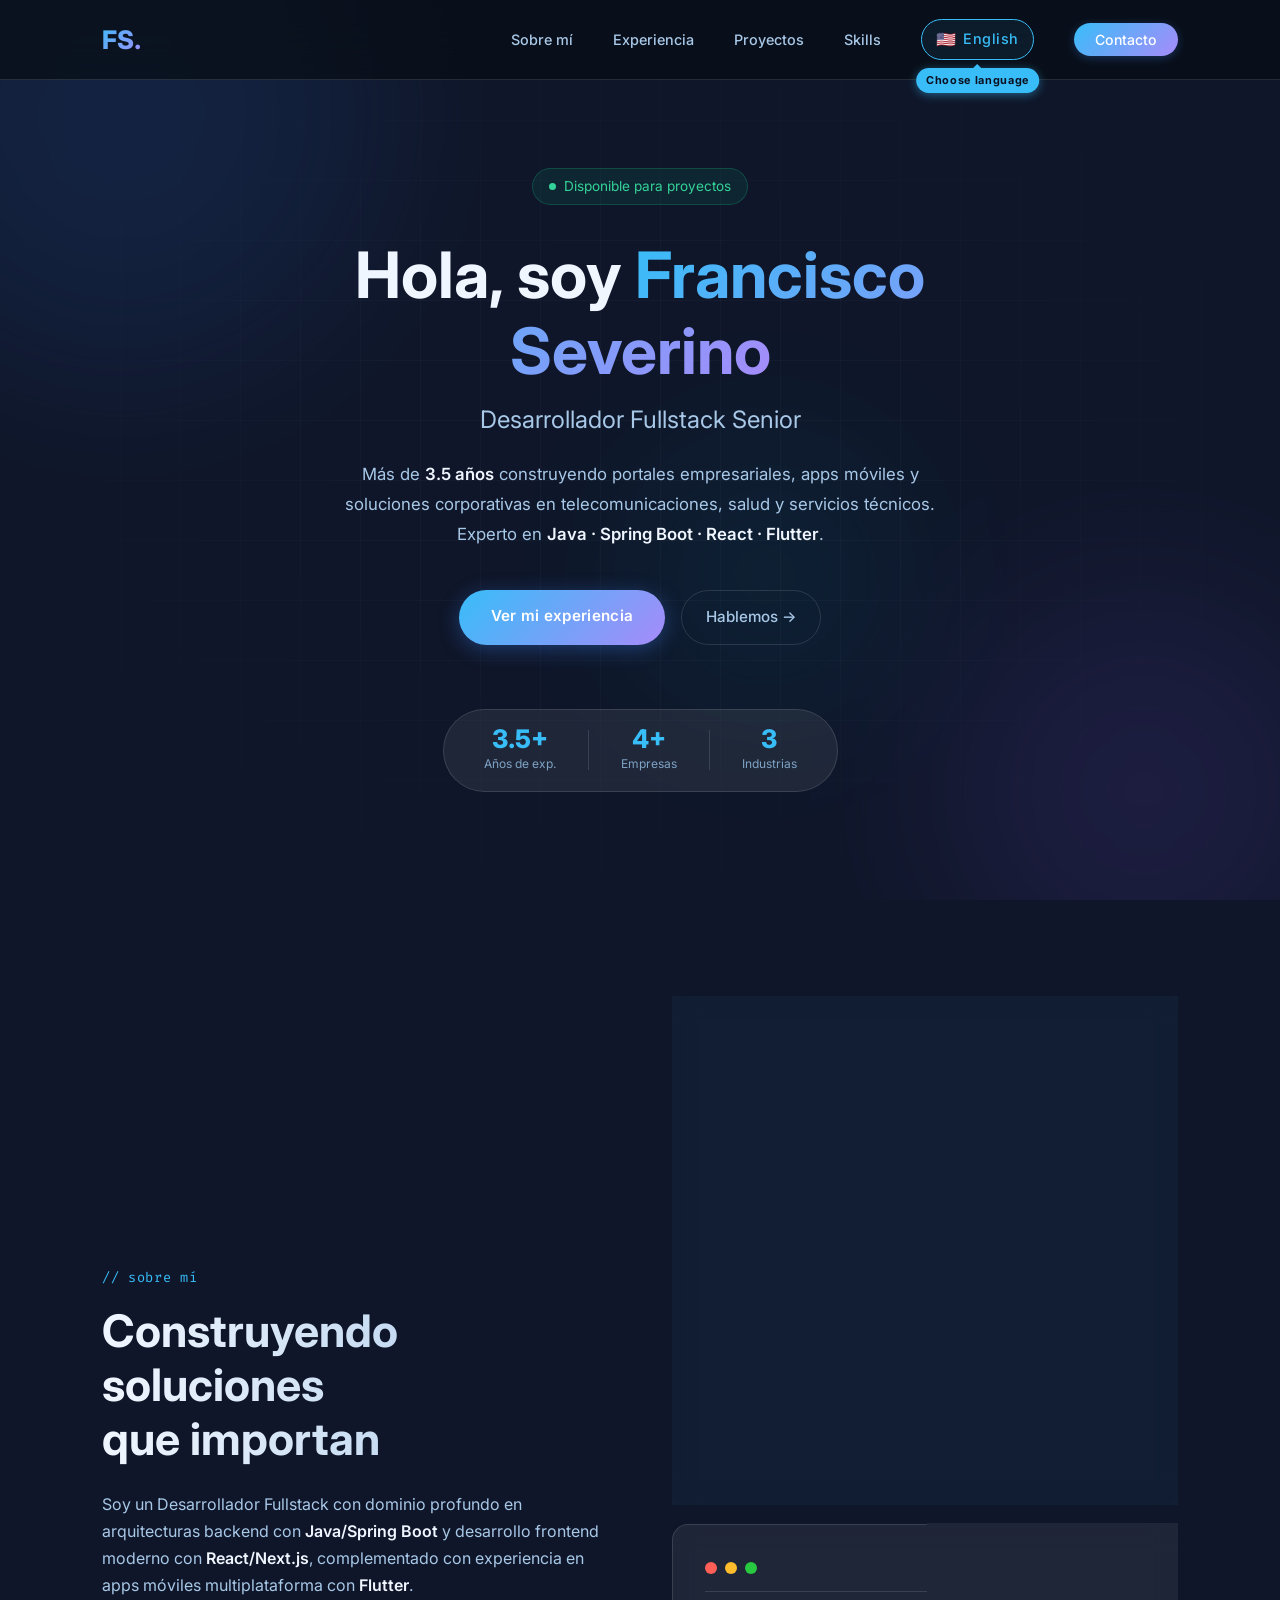
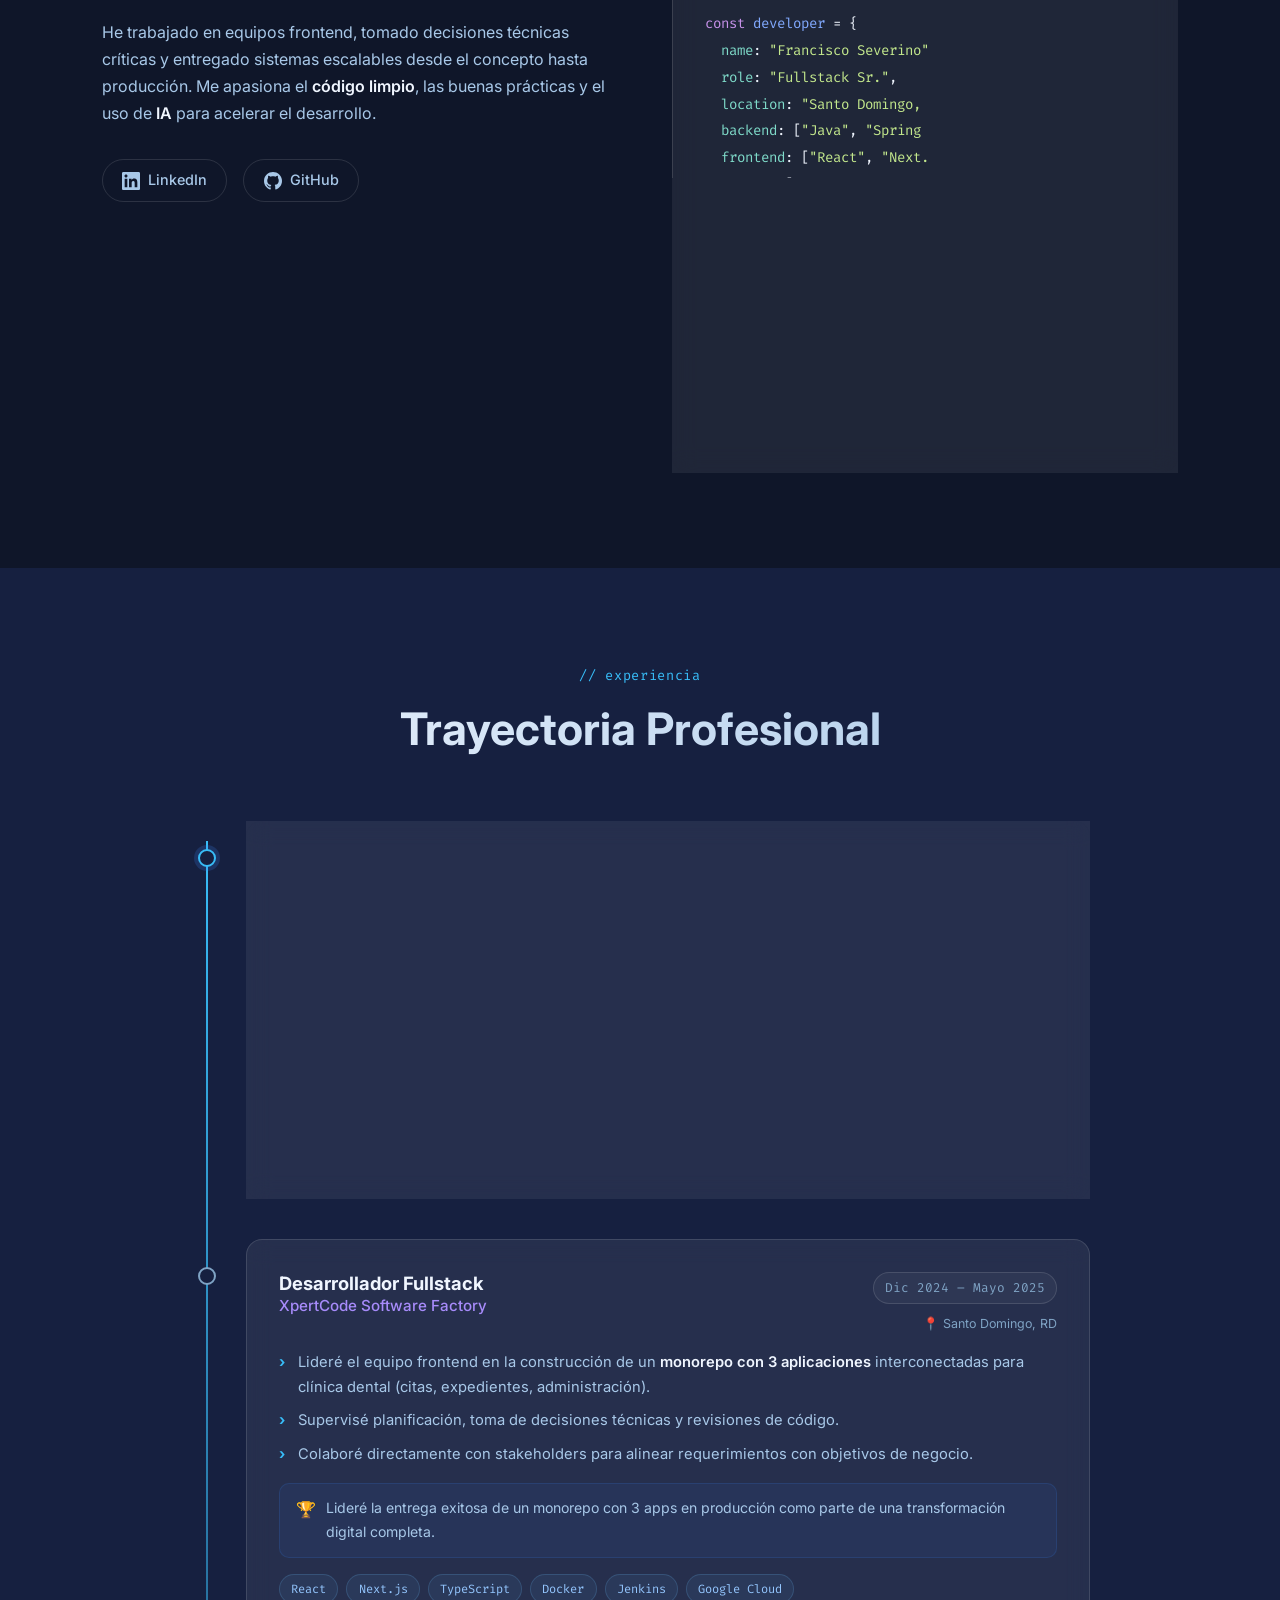
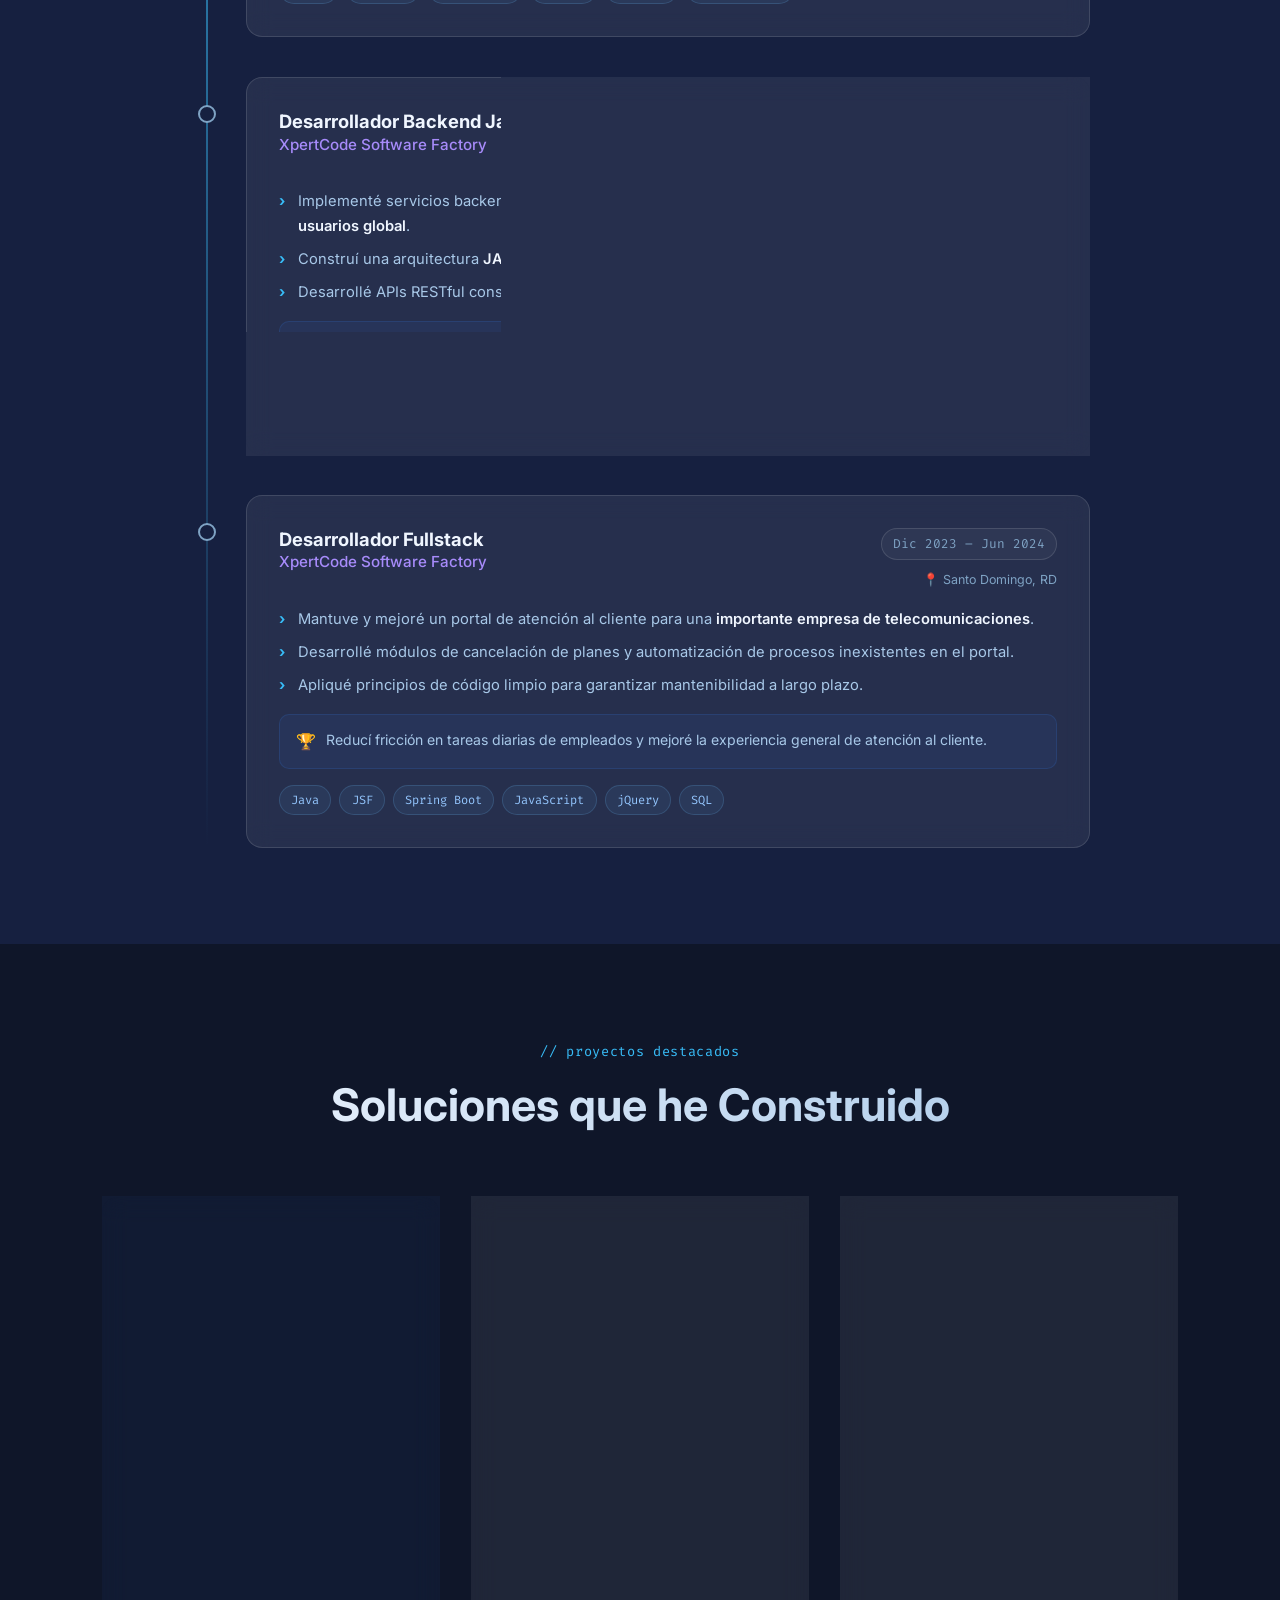
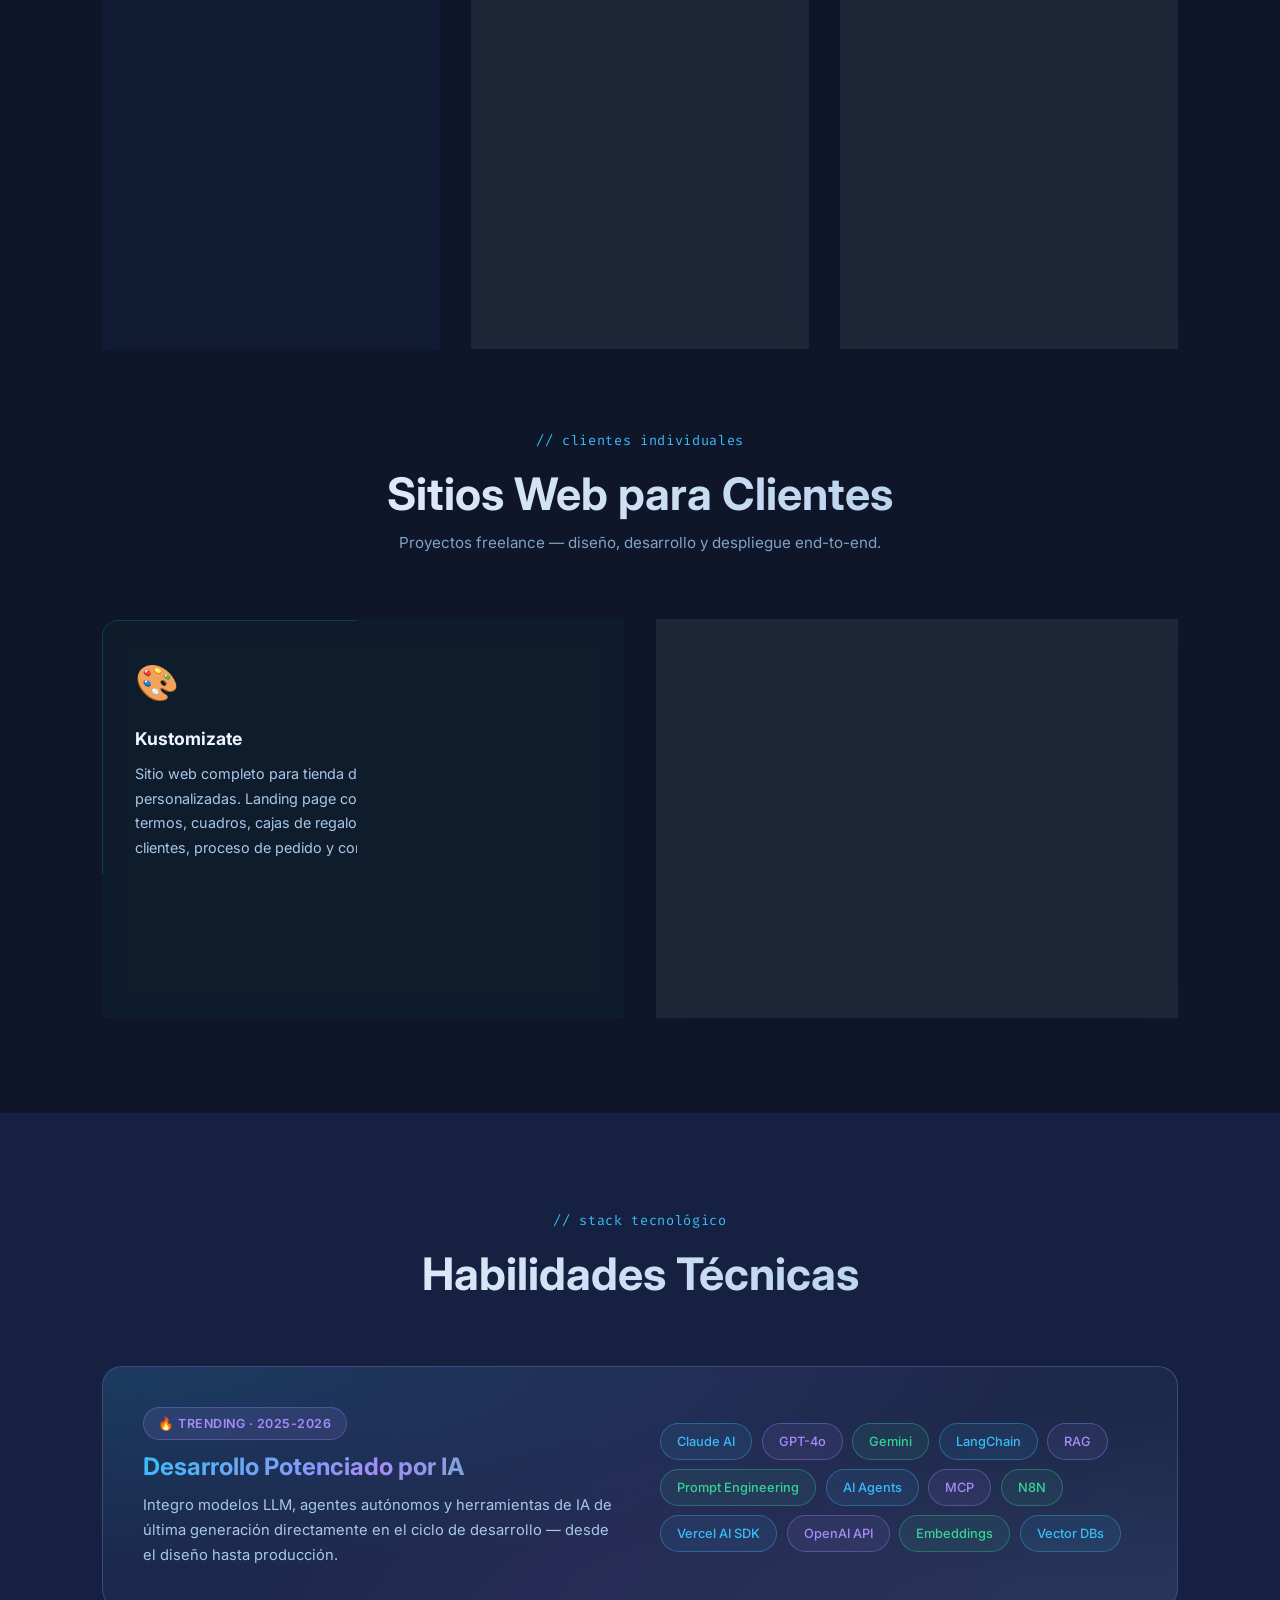
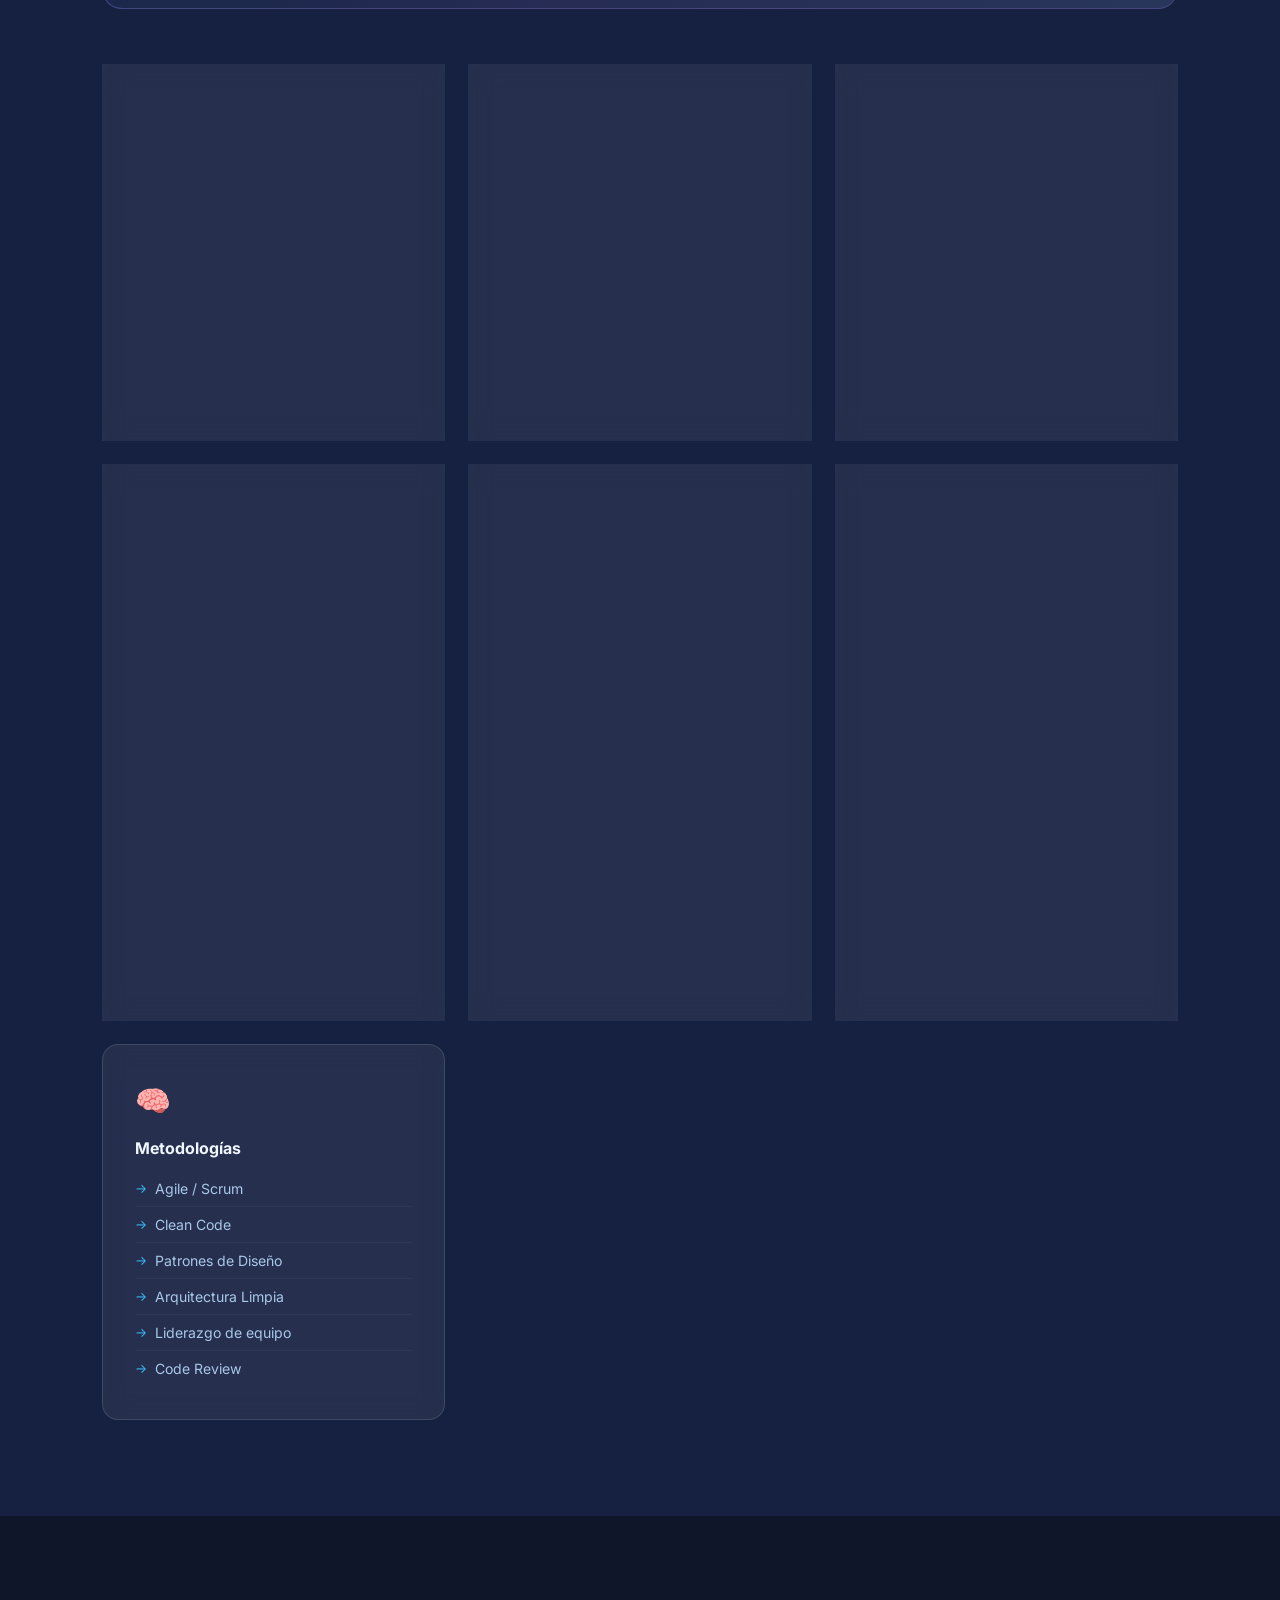
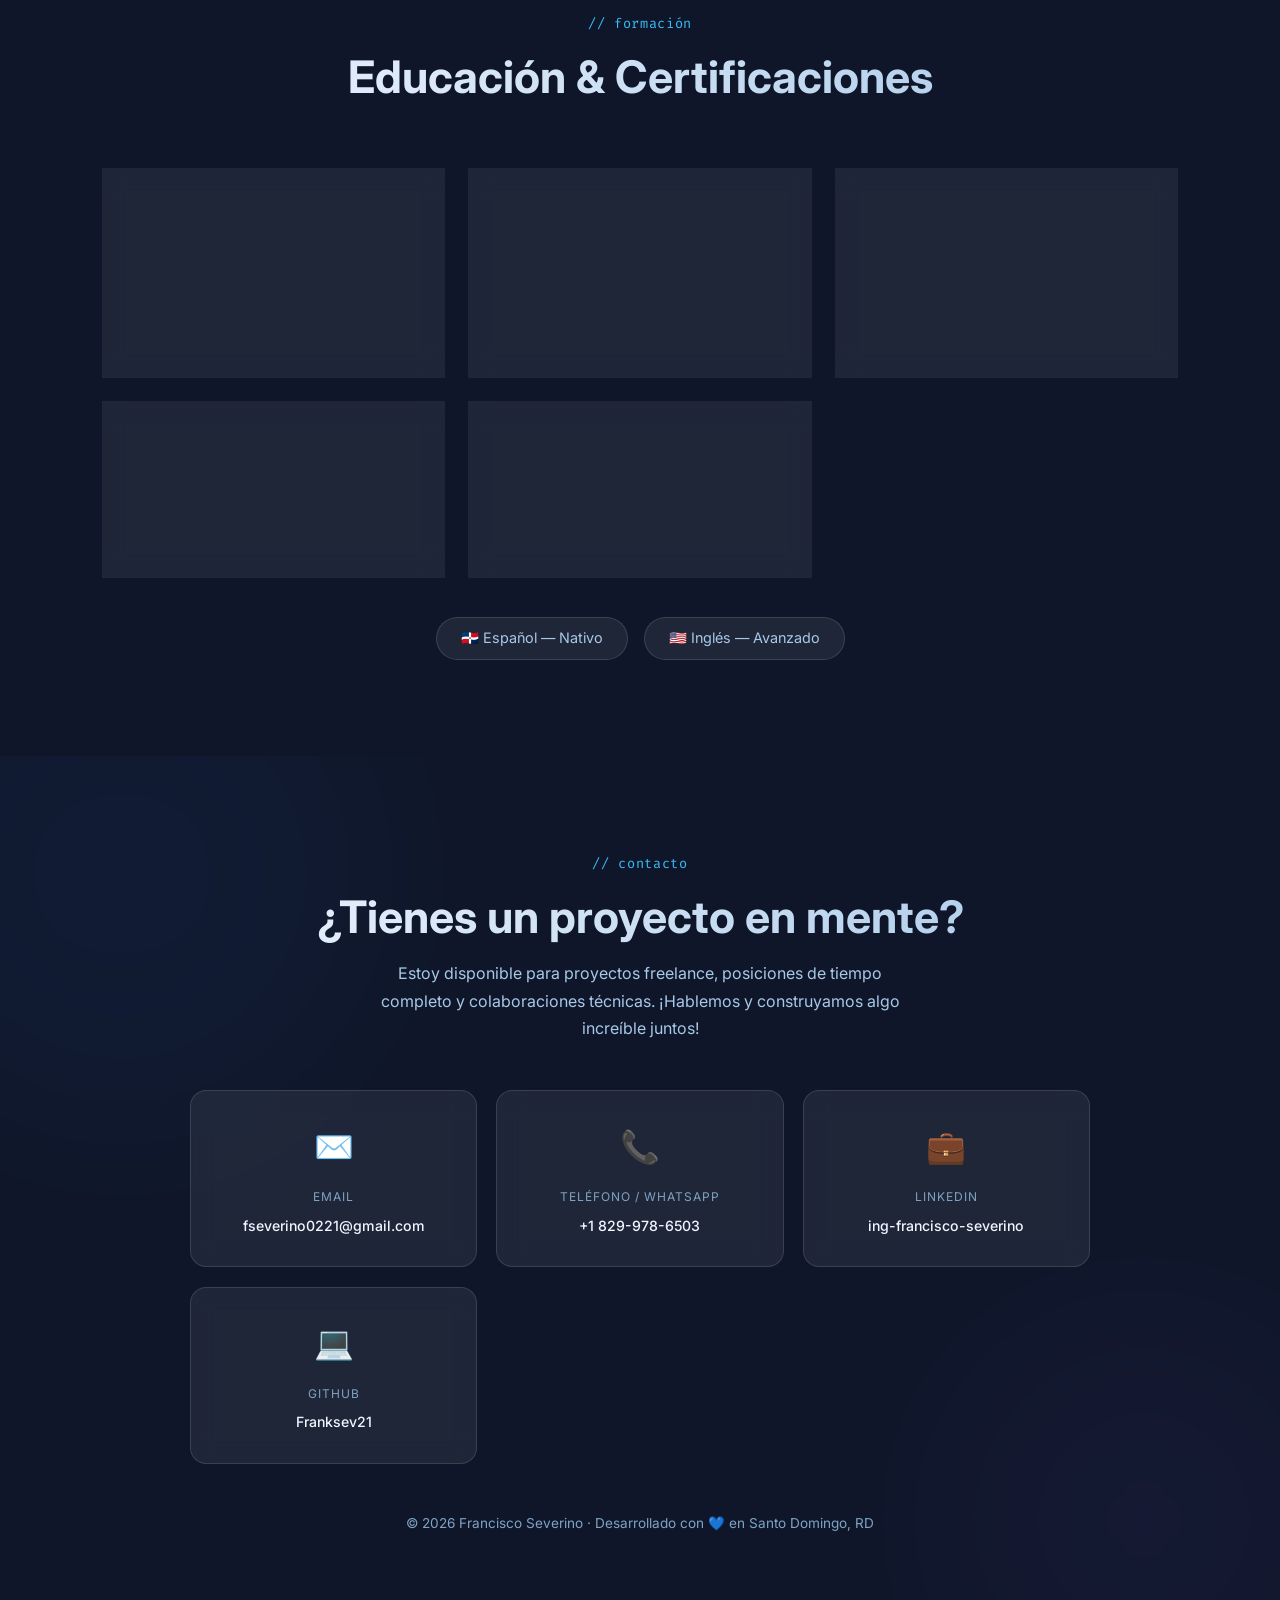
==== commit cfb809b5: "🐛 Fix mobile nav overlay and add cache busting" ====
--- a/index.html
+++ b/index.html
@@ -8,7 +8,7 @@
     <link rel="preconnect" href="https://fonts.googleapis.com">
     <link rel="preconnect" href="https://fonts.gstatic.com" crossorigin>
     <link href="https://fonts.googleapis.com/css2?family=Inter:wght@300;400;500;600;700;800&family=Fira+Code:wght@400;500&display=swap" rel="stylesheet">
-    <link rel="stylesheet" href="style.css">
+    <link rel="stylesheet" href="style.css?v=3?v=3">
 </head>
 <body>
 
--- a/style.css
+++ b/style.css
@@ -161,7 +161,7 @@
 }
 .btn-nav:hover { box-shadow: 0 4px 20px rgba(59,130,246,0.5); transform: translateY(-1px); }
 .btn-nav::after { display: none !important; }
-.nav-toggle { display: none; flex-direction: column; gap: 5px; cursor: pointer; background: none; border: none; padding: 4px; }
+.nav-toggle { display: none; flex-direction: column; gap: 5px; cursor: pointer; background: none; border: none; padding: 4px; z-index: 1100; position: relative; }
 .nav-toggle span { display: block; width: 24px; height: 2px; background: var(--text-dim); border-radius: 2px; transition: all 0.3s ease; }
 
 /* ─── HERO ────────────────────────────────────── */
@@ -761,22 +761,38 @@
 @media (max-width: 768px) {
     .container { padding: 0 1.2rem; }
     .section { padding: 4rem 0; }
-    
-    .nav-links { display: none; position: fixed; inset: 0; top: 65px; background: rgba(15, 22, 41, 0.98); flex-direction: column; align-items: center; justify-content: center; gap: 2.5rem; }
+
+    /* ── MOBILE NAV ── */
+    .nav-links {
+        display: none;
+        position: fixed;
+        top: 0; left: 0; right: 0; bottom: 0;
+        padding-top: 80px;
+        background: rgba(10, 15, 35, 0.99);
+        flex-direction: column;
+        align-items: center;
+        justify-content: center;
+        gap: 2.5rem;
+        z-index: 999;
+    }
     .nav-links.open { display: flex; }
-    .nav-links a { font-size: 1.2rem; }
-    .nav-toggle { display: flex; }
-    
+    .nav-links a { font-size: 1.3rem; }
+    /* Hide blinking tooltip on mobile nav */
+    .lang-tooltip { display: none; }
+    /* Show lang btn inline in mobile menu */
+    .lang-toggle { flex-direction: row; }
+    .nav-toggle { display: flex; z-index: 1100; }
+
     .hero-title { font-size: 2.5rem; }
     .hero-stats { flex-direction: column; gap: 1rem; border-radius: 20px; }
     .stat-divider { width: 60px; height: 1px; }
-    
+
     .job-header { flex-direction: column; }
     .job-meta { text-align: left; }
     .timeline::before { left: 8px; }
     .timeline-item { padding-left: 36px; }
     .timeline-marker { left: 0; }
-    
+
     .ai-banner-content { grid-template-columns: 1fr; gap: 1.5rem; }
     .ai-banner { padding: 1.5rem; }
 }
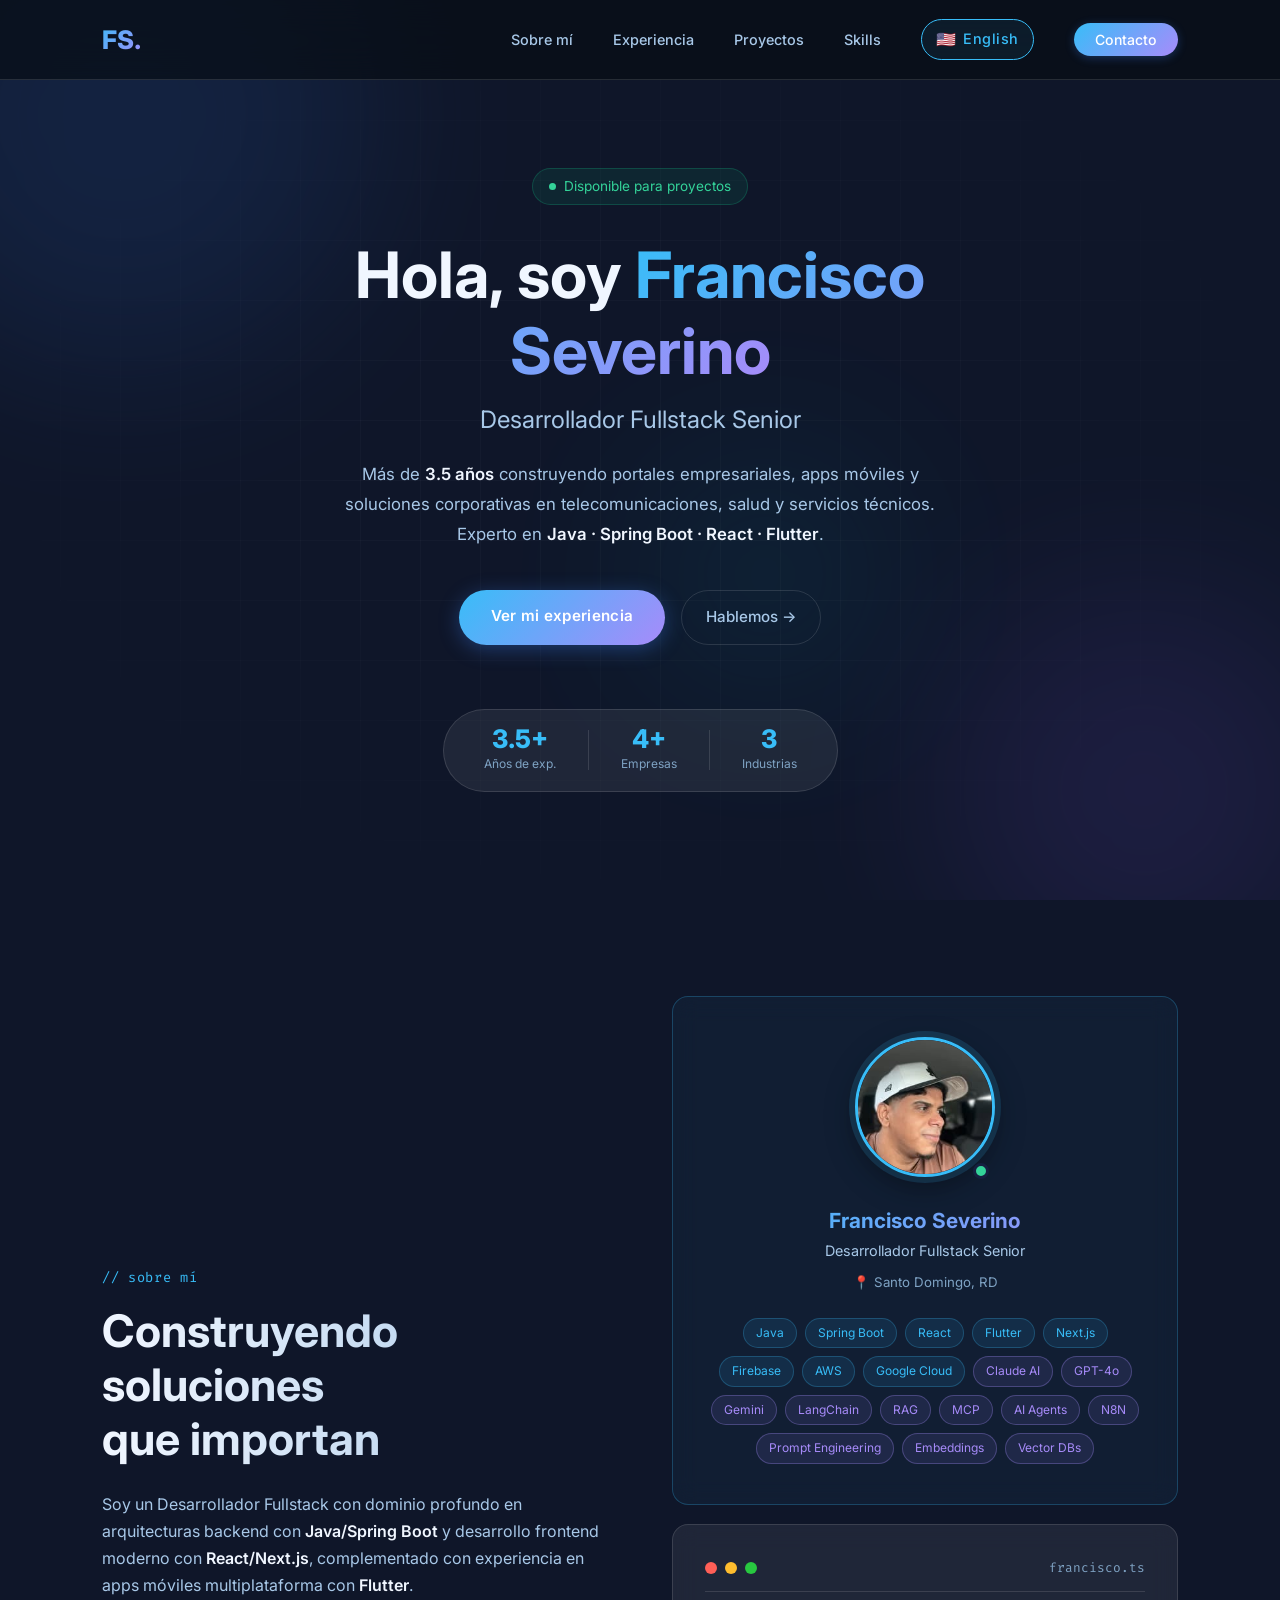
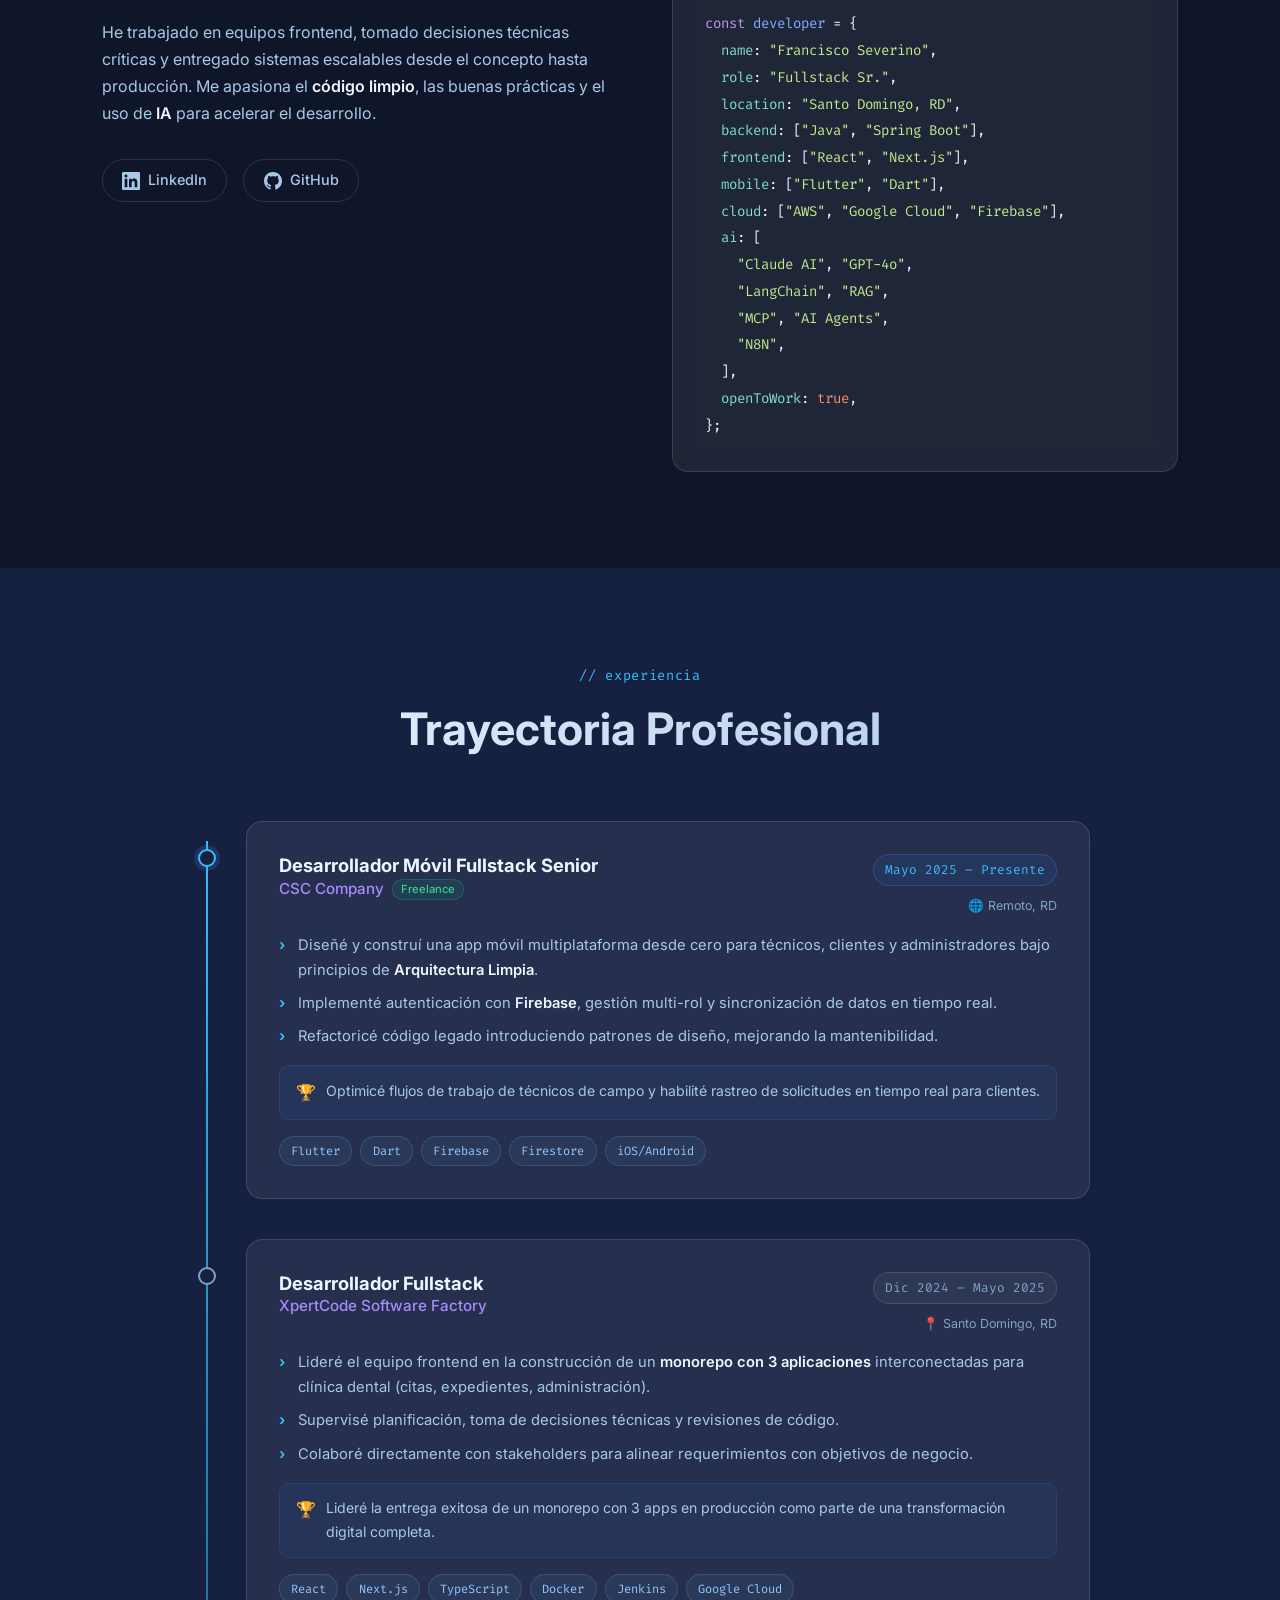
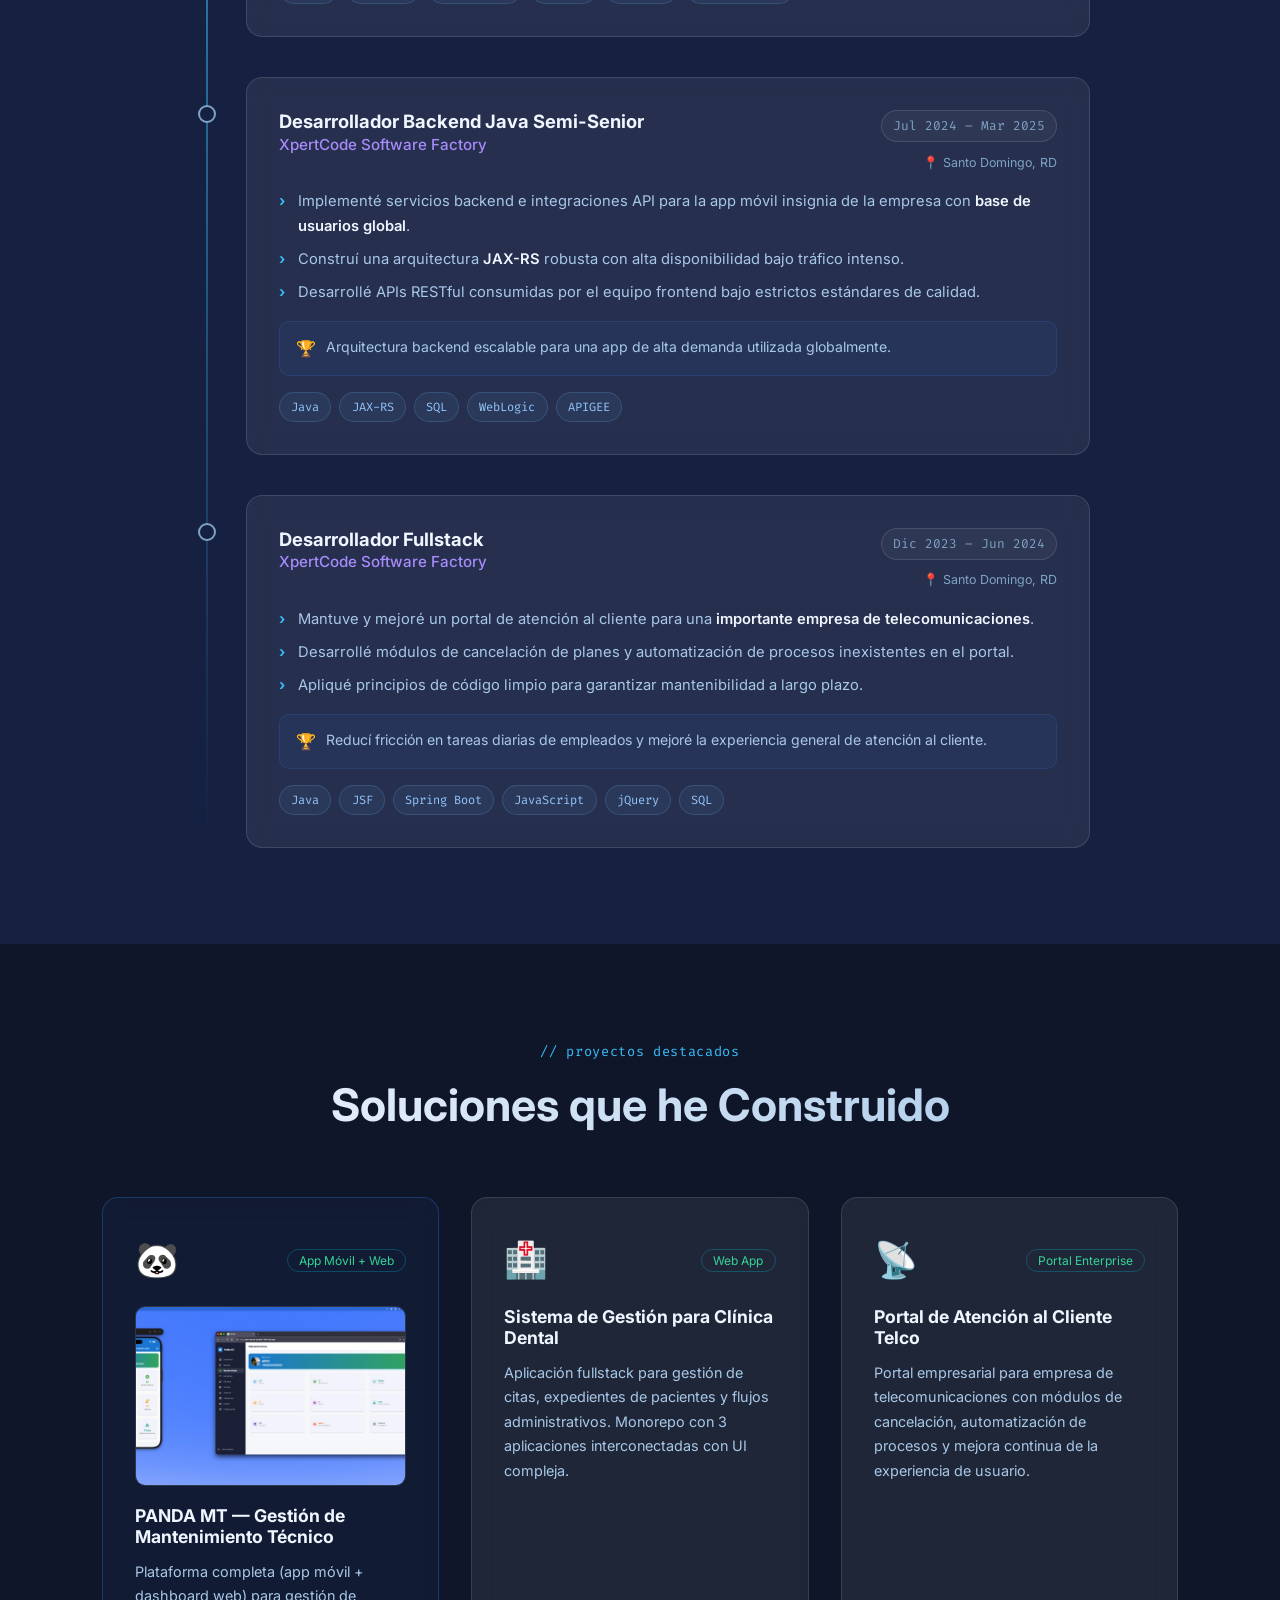
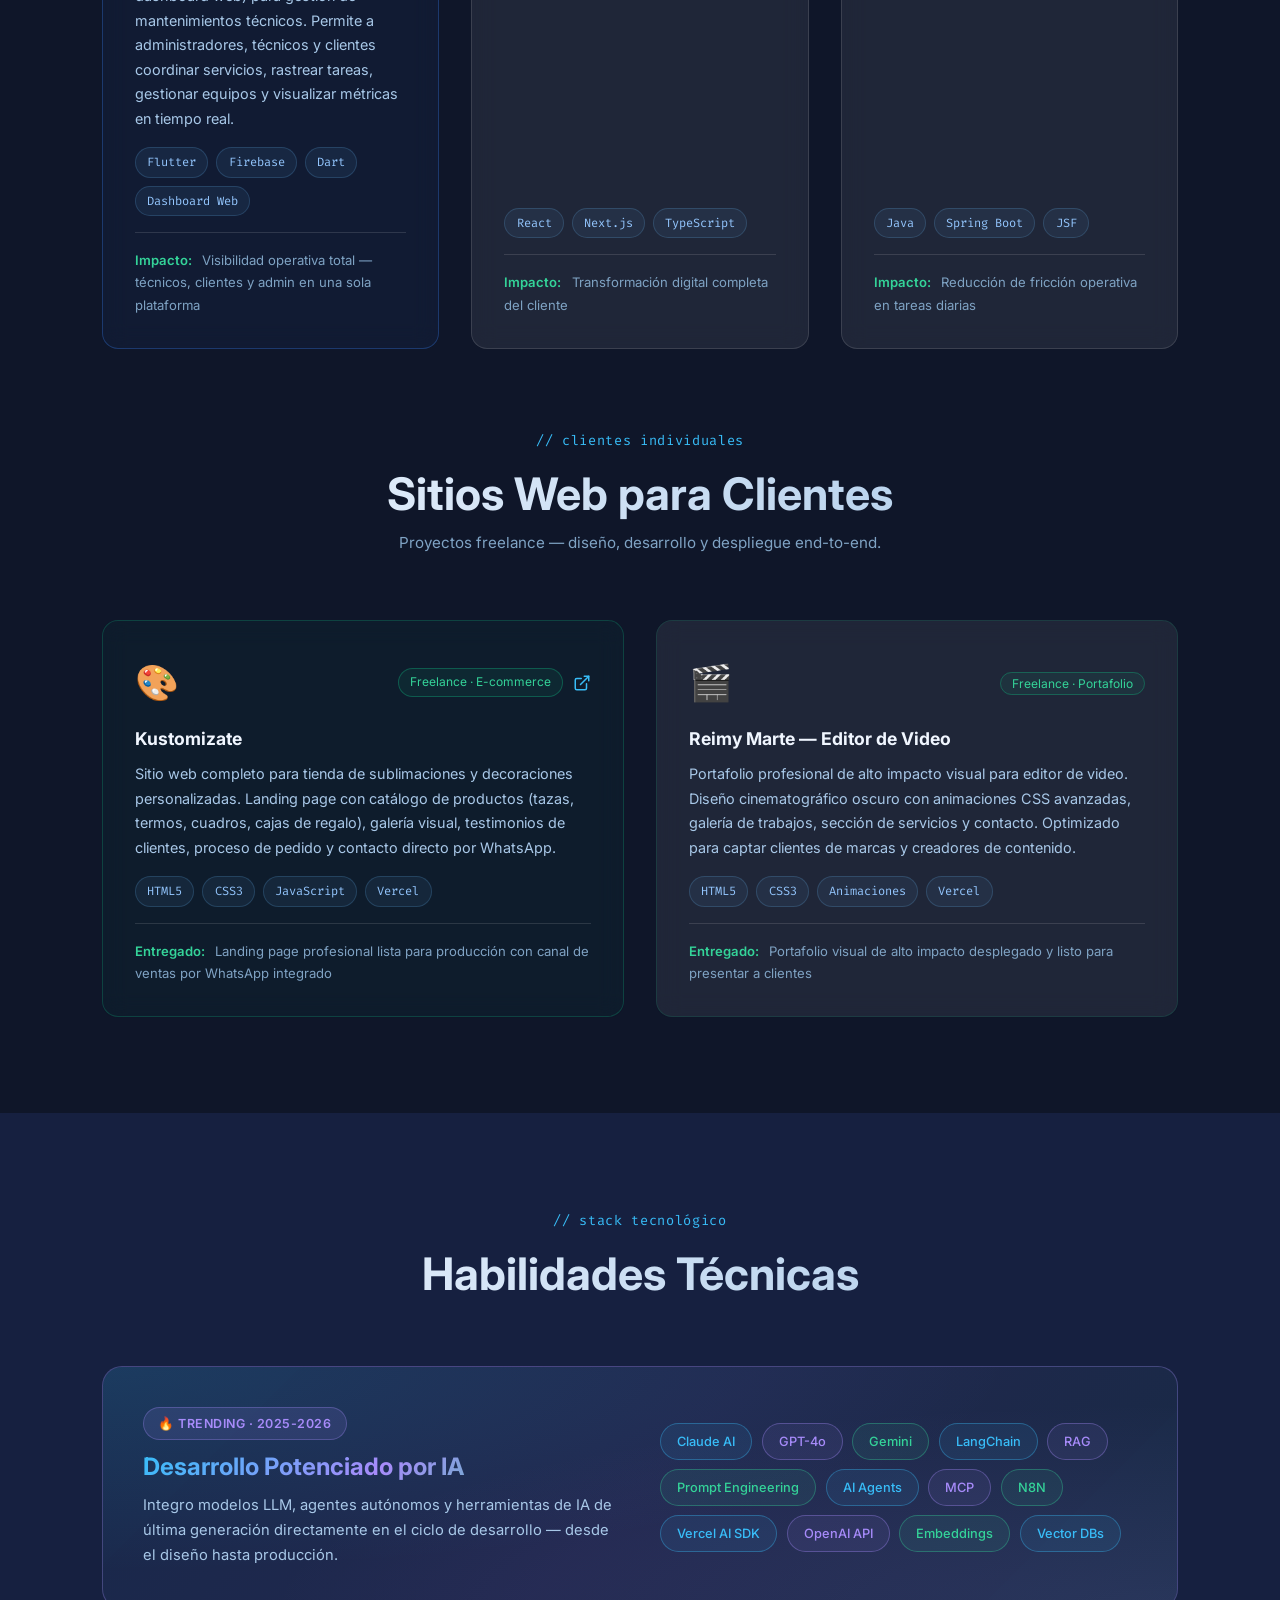
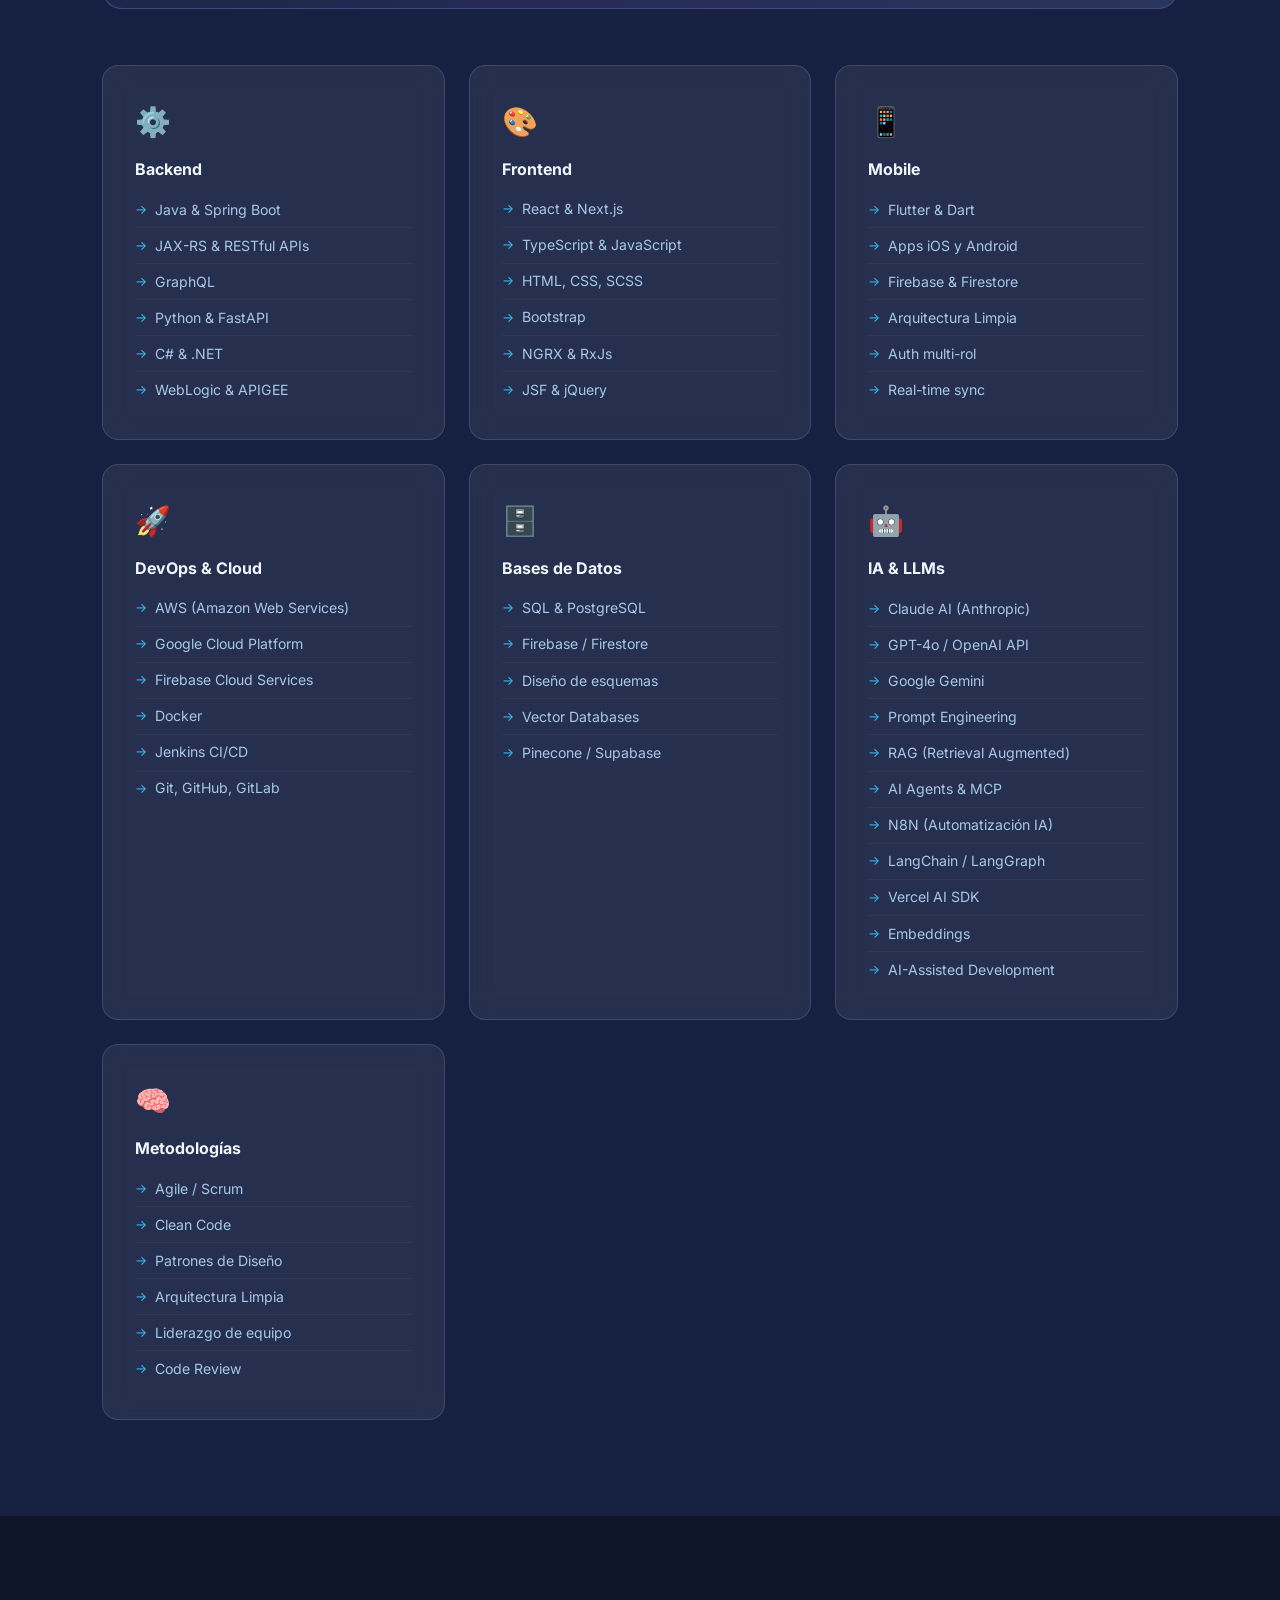
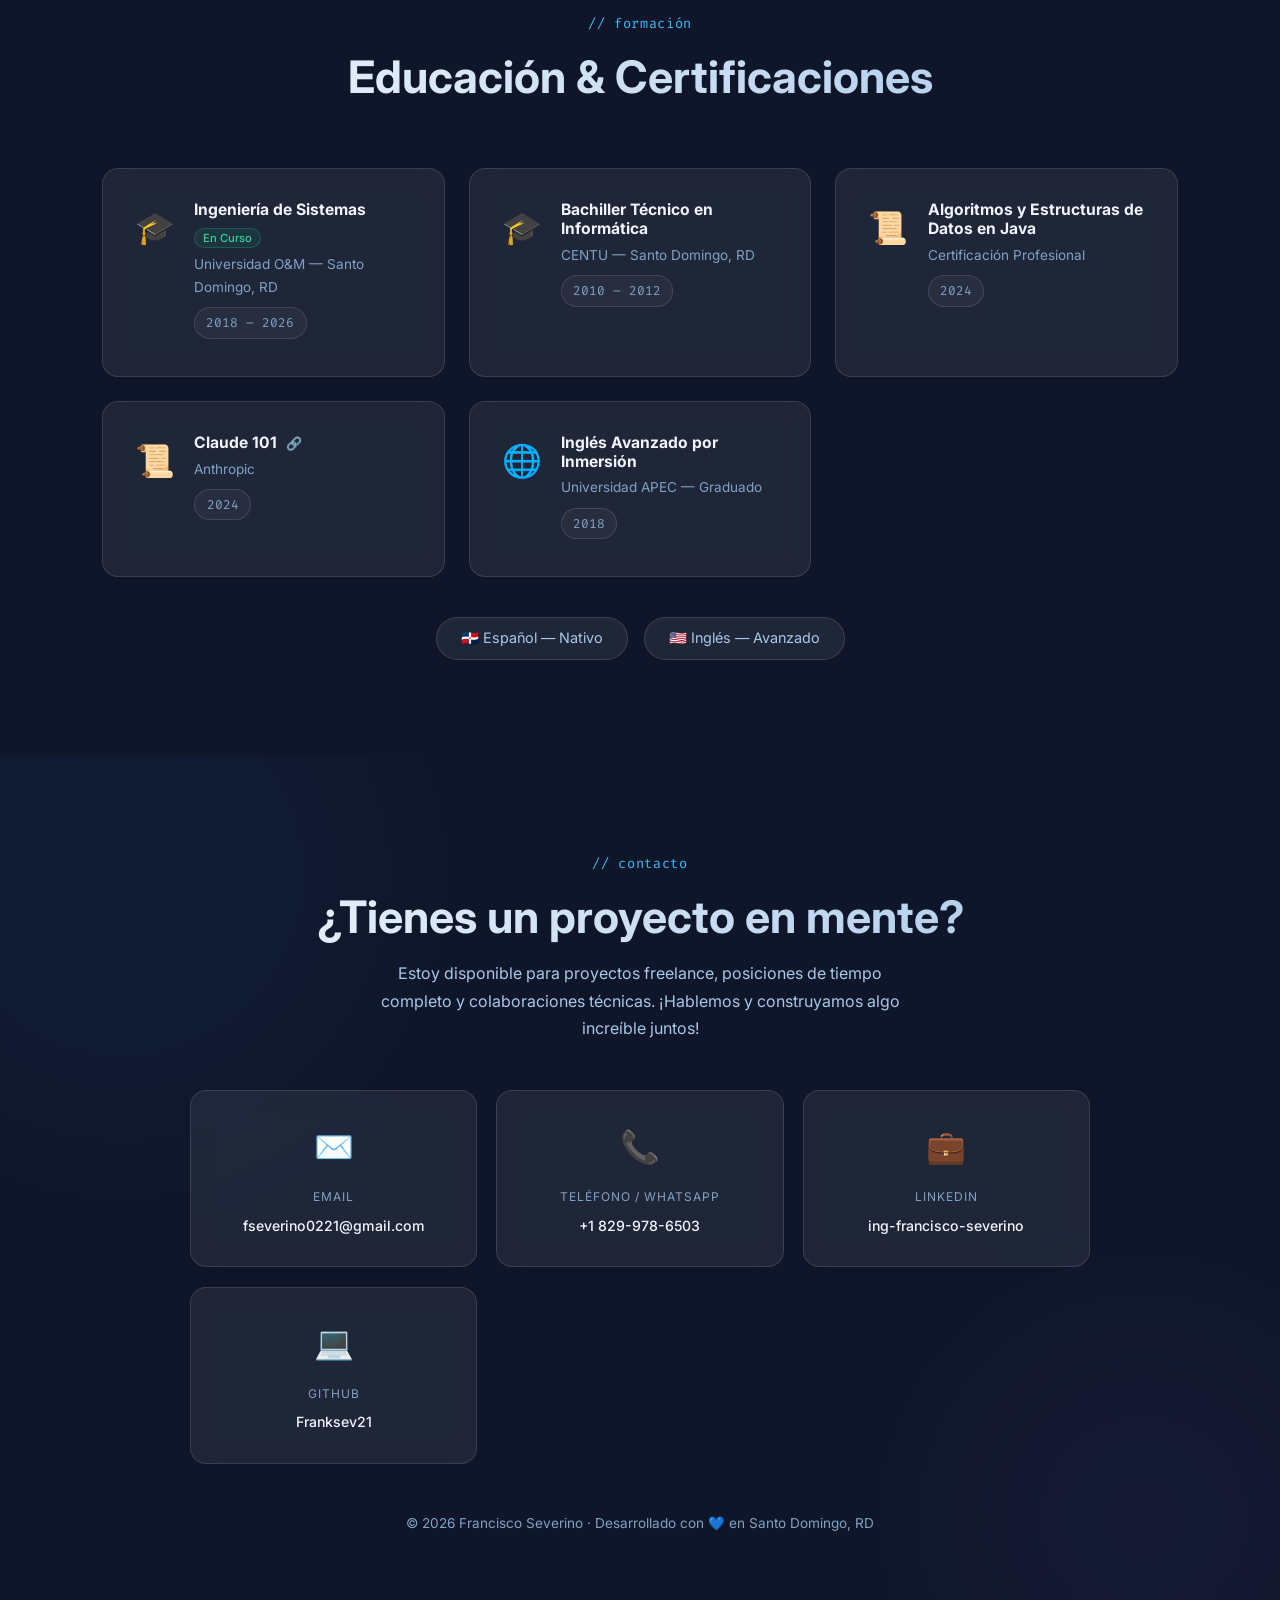
==== commit 05c6ebed: "🔗 Add live link to Kustomizate project" ====
--- a/index.html
+++ b/index.html
@@ -402,8 +402,11 @@
                 <div class="project-card glass-card featured client-card">
                     <div class="project-top">
                         <span class="project-icon">🎨</span>
-                        <div class="project-links">
+                        <div class="project-links" style="display: flex; gap: 10px; align-items: center;">
                             <span class="project-type client-type">Freelance · E-commerce</span>
+                            <a href="https://kustomizate.vercel.app" target="_blank" title="Visitar sitio web" class="project-link-icon" style="color: var(--accent); display: flex; align-items: center; transition: transform 0.2s;">
+                                <svg width="18" height="18" viewBox="0 0 24 24" fill="none" stroke="currentColor" stroke-width="2" stroke-linecap="round" stroke-linejoin="round"><path d="M18 13v6a2 2 0 0 1-2 2H5a2 2 0 0 1-2-2V8a2 2 0 0 1 2-2h6"></path><polyline points="15 3 21 3 21 9"></polyline><line x1="10" y1="14" x2="21" y2="3"></line></svg>
+                            </a>
                         </div>
                     </div>
                     <h3>Kustomizate</h3>
--- a/style.css
+++ b/style.css
@@ -808,3 +808,4 @@
     
     .section-title { font-size: 1.8rem; }
 }
+.project-link-icon:hover { transform: translateY(-2px); color: var(--text) !important; }
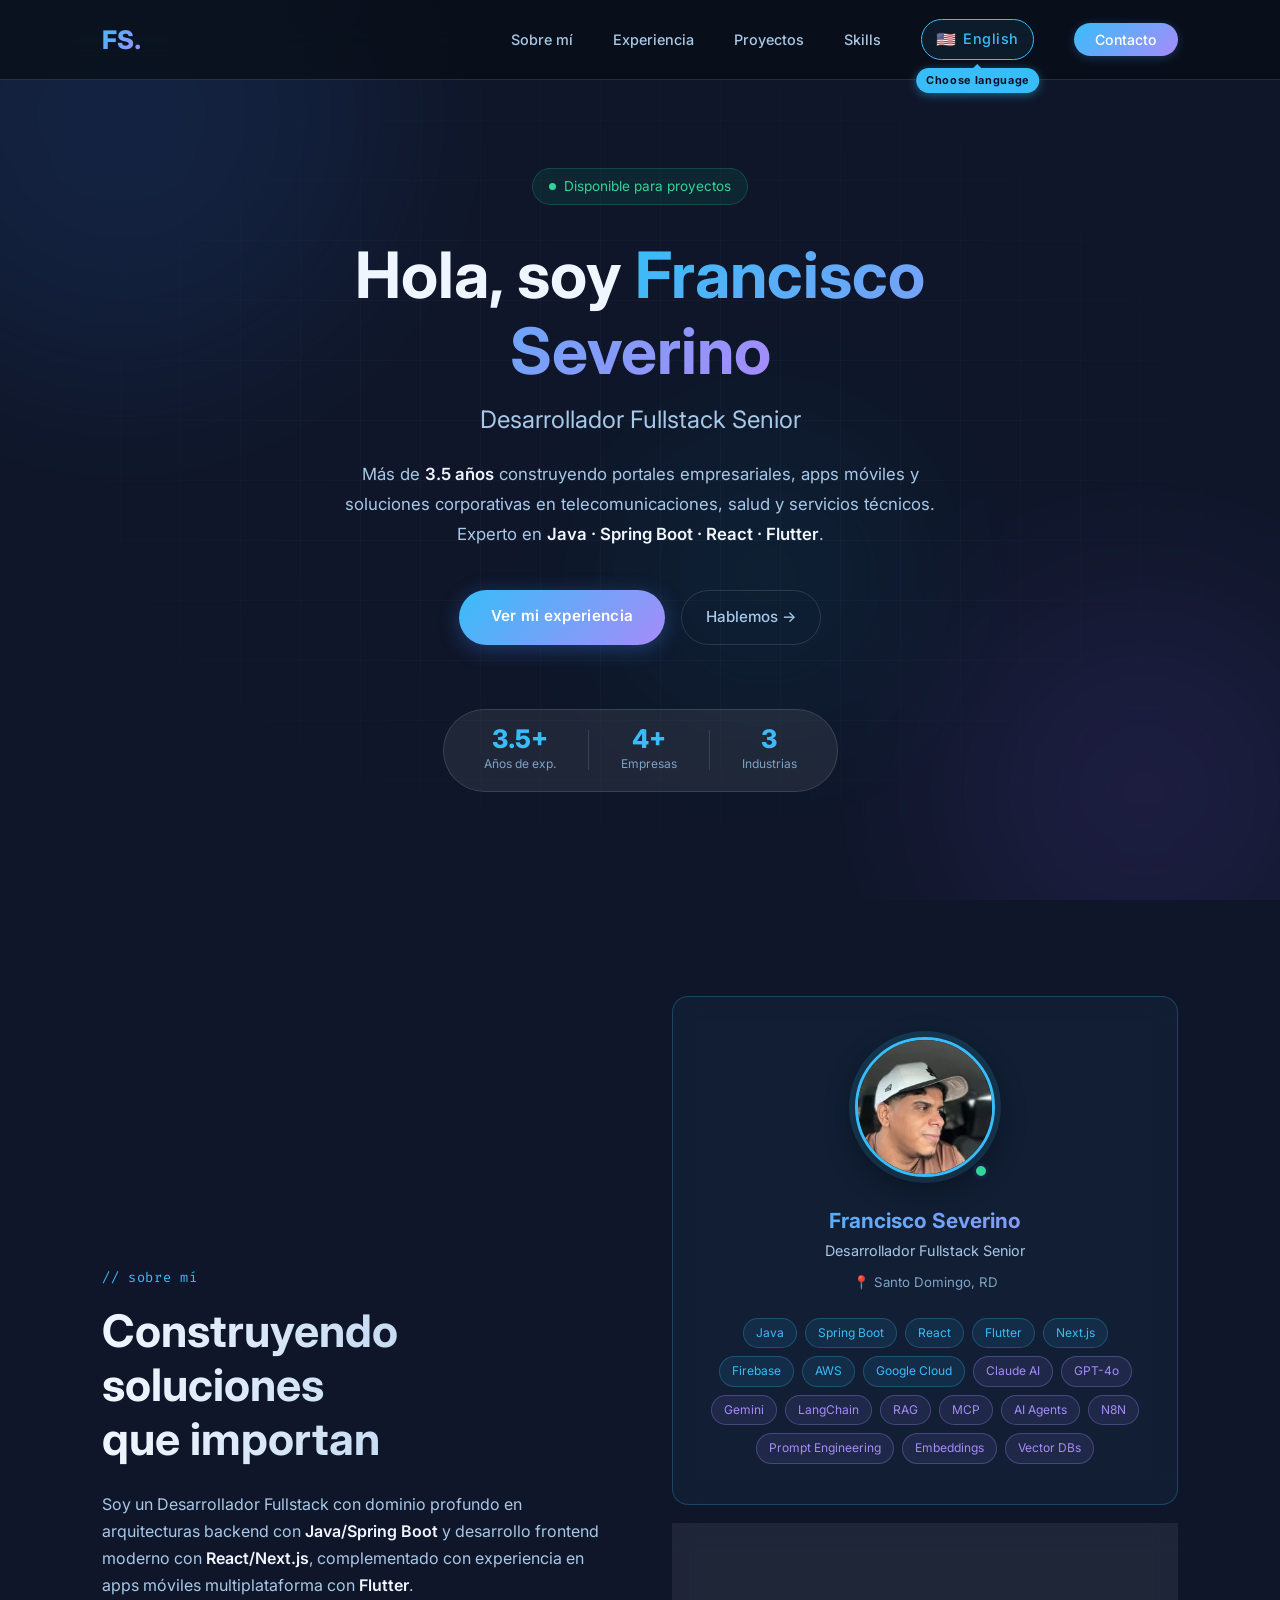
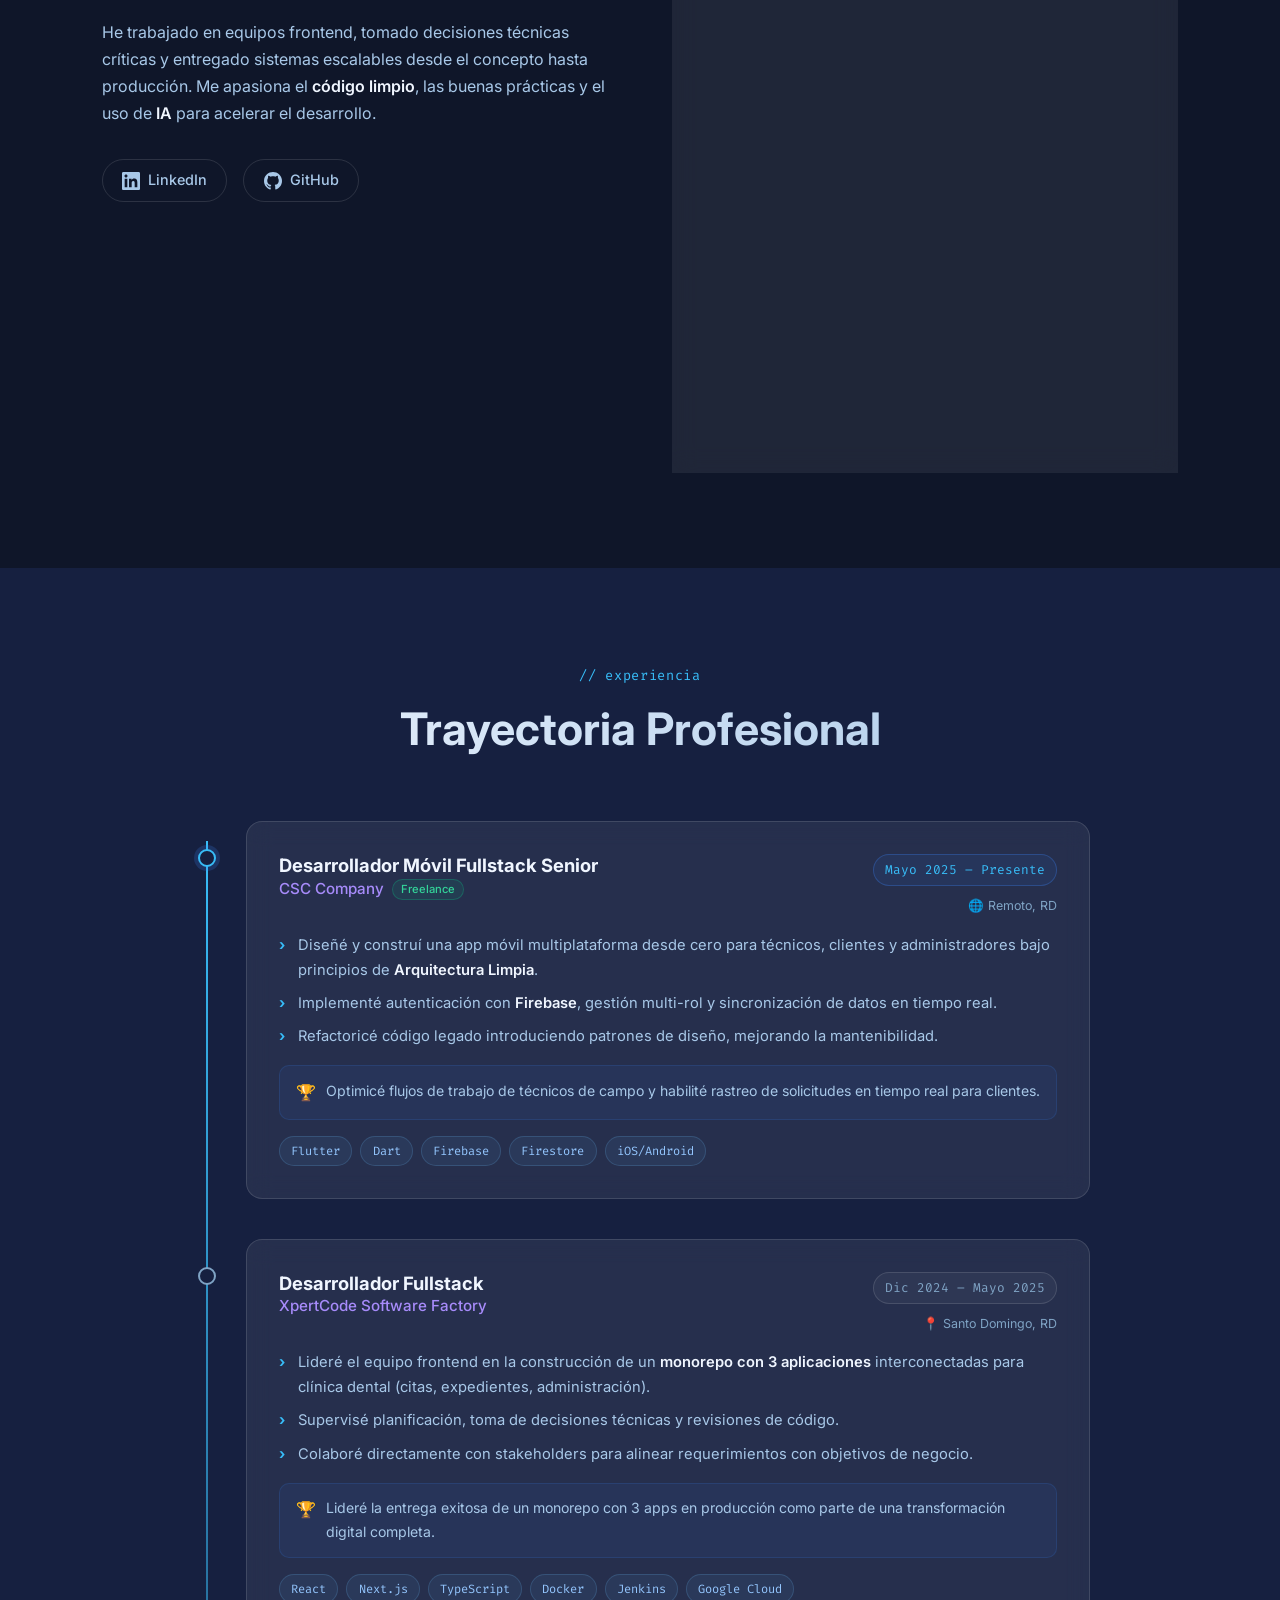
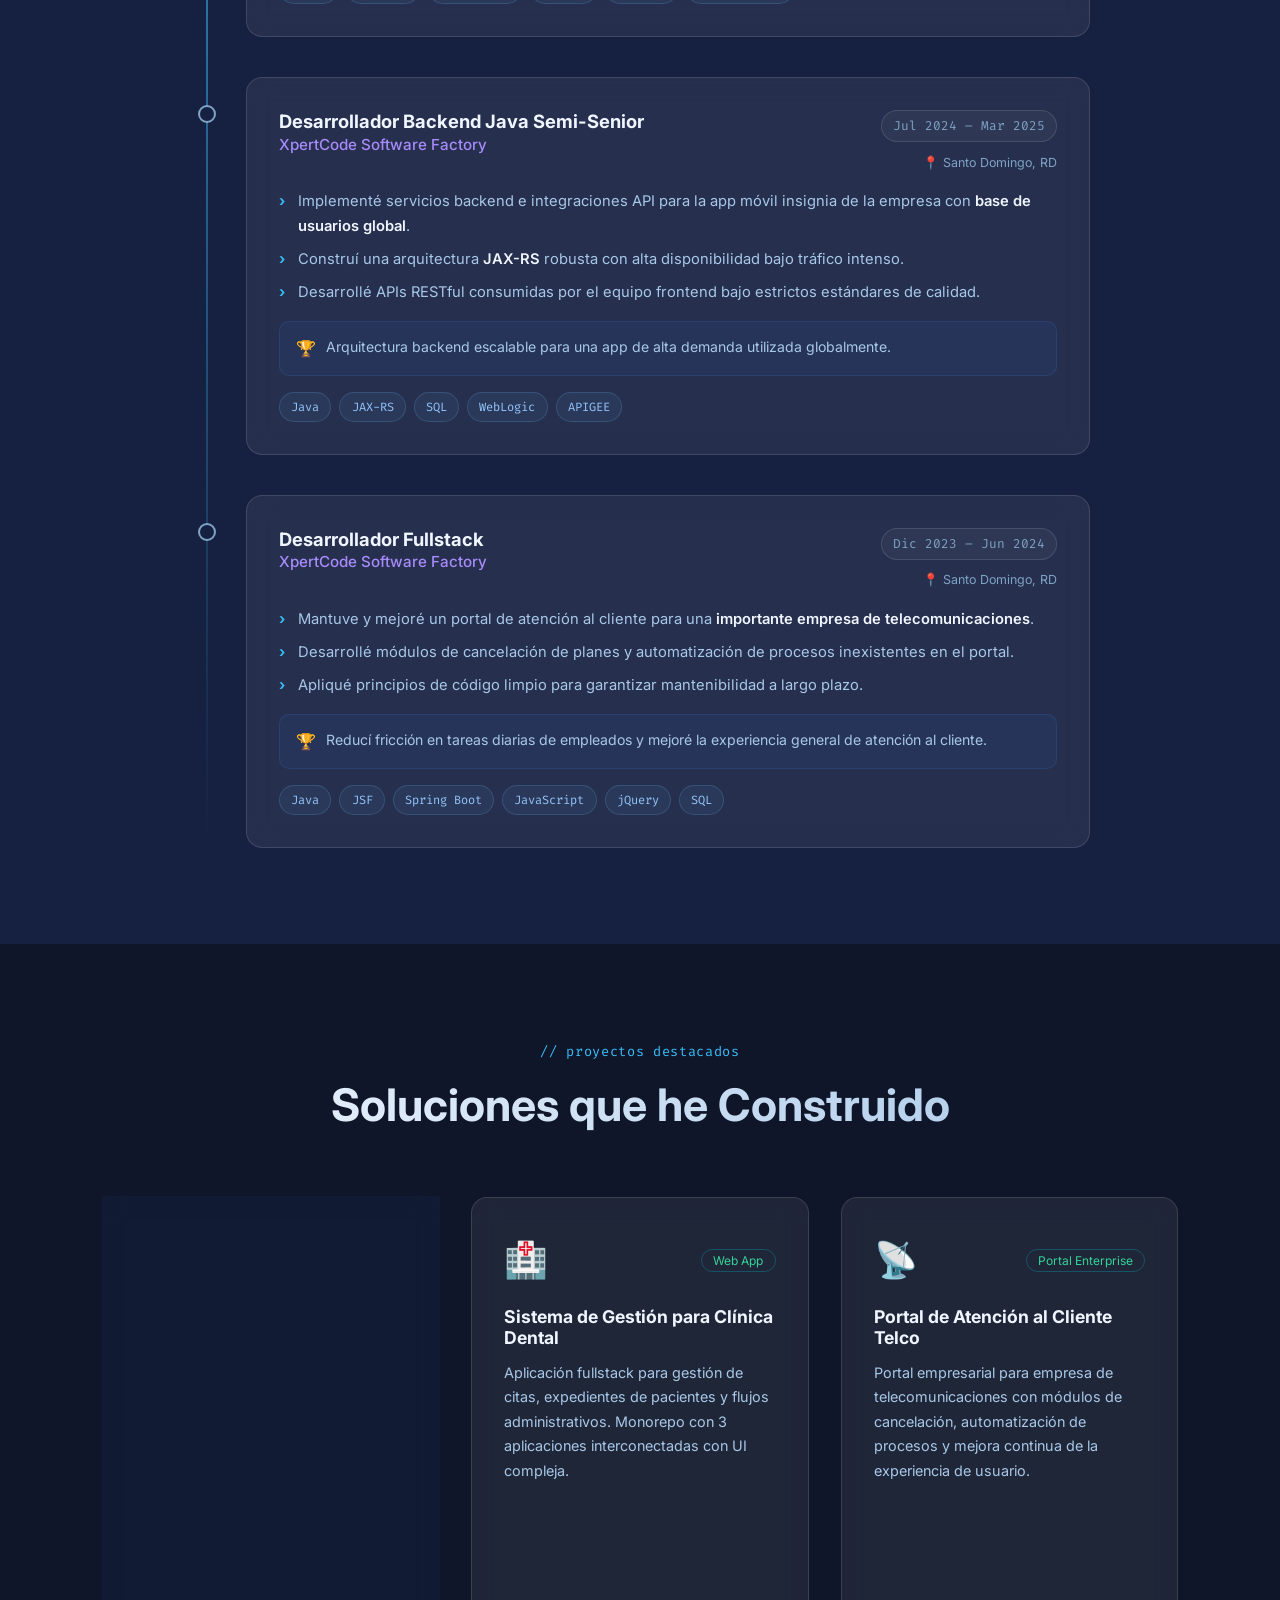
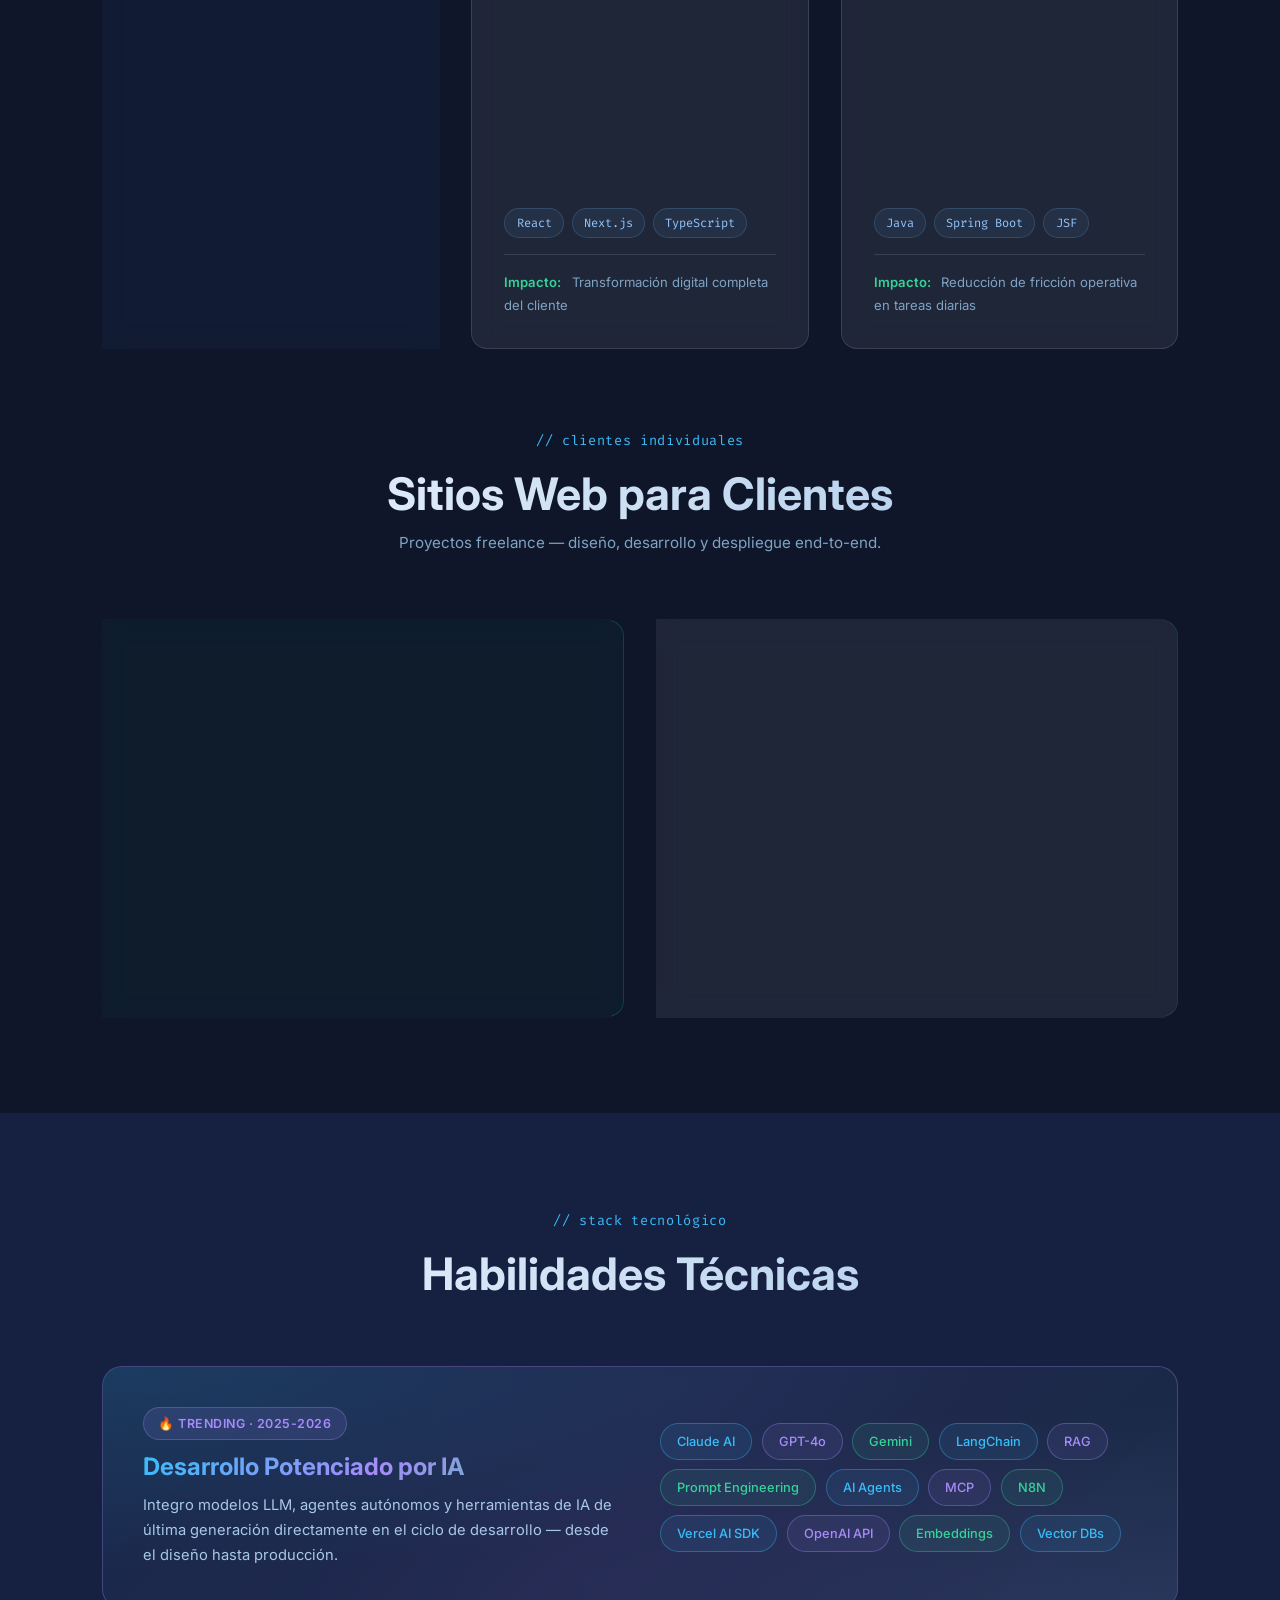
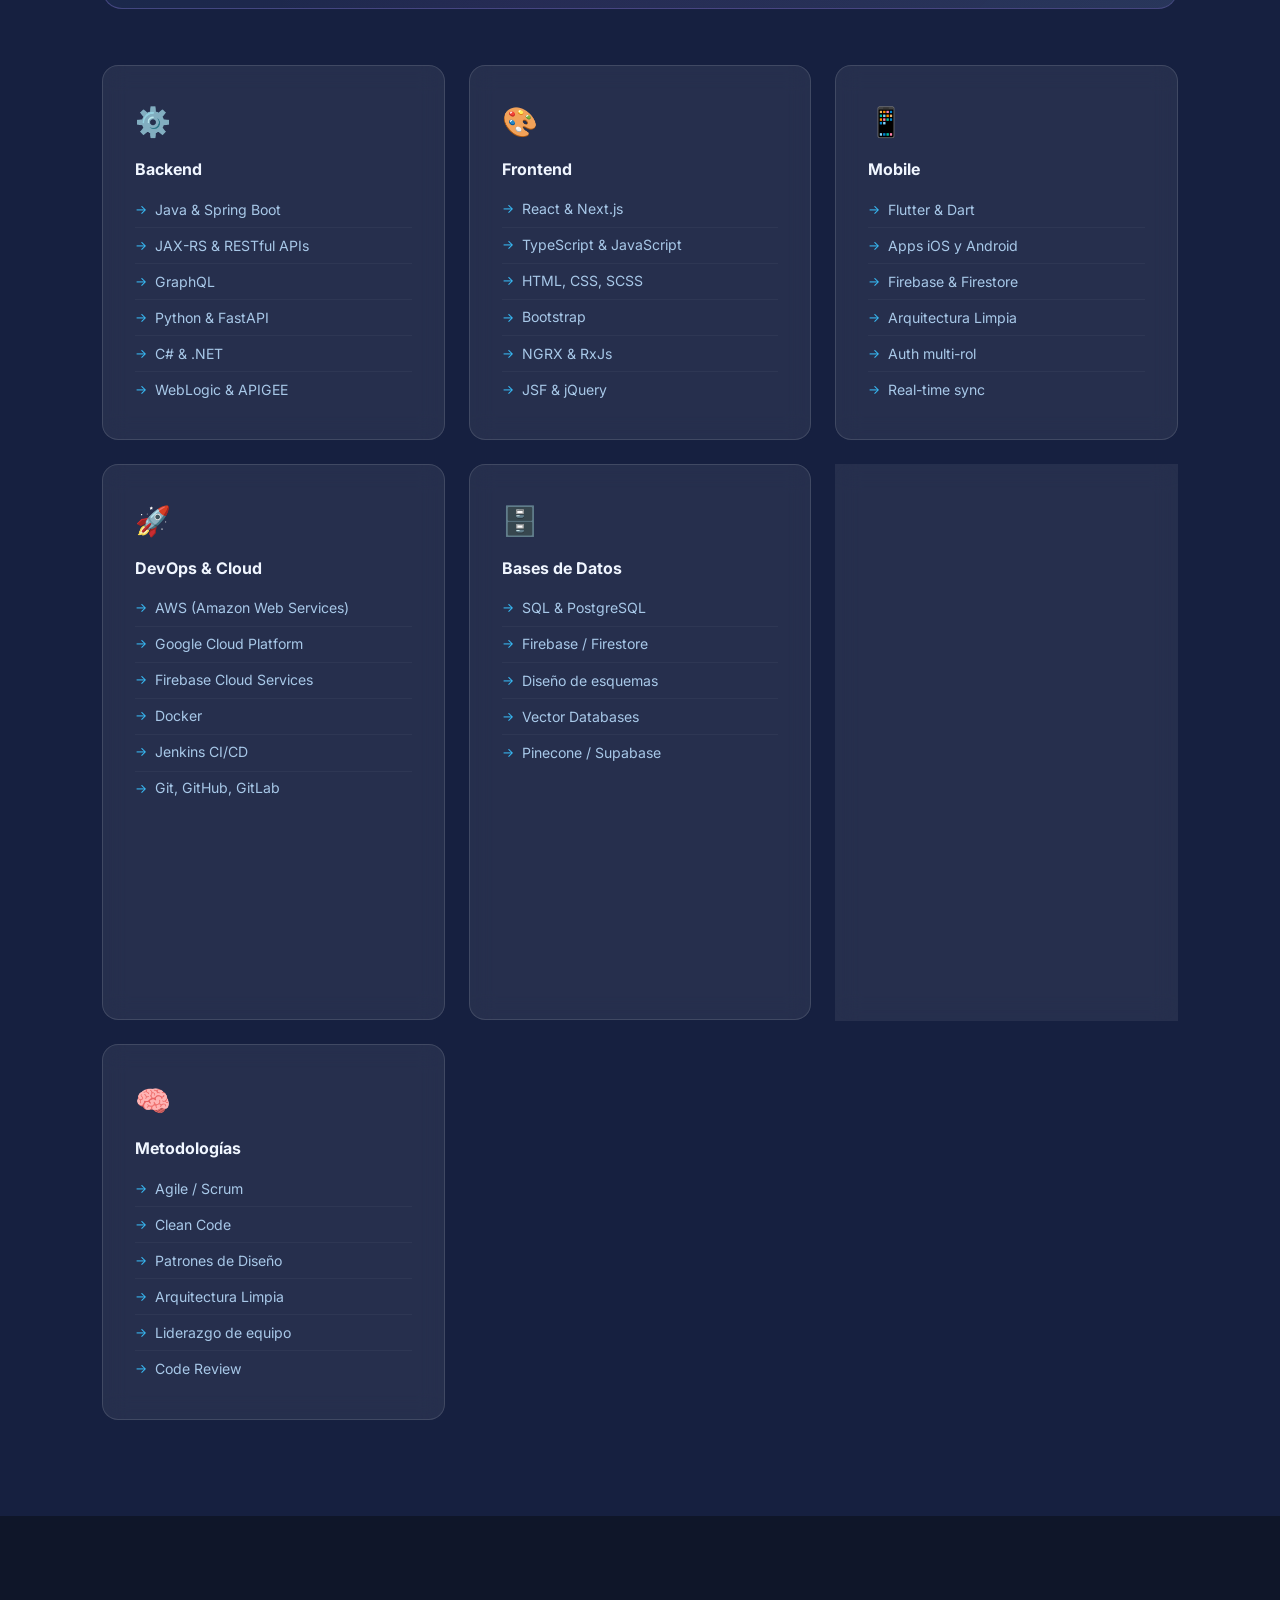
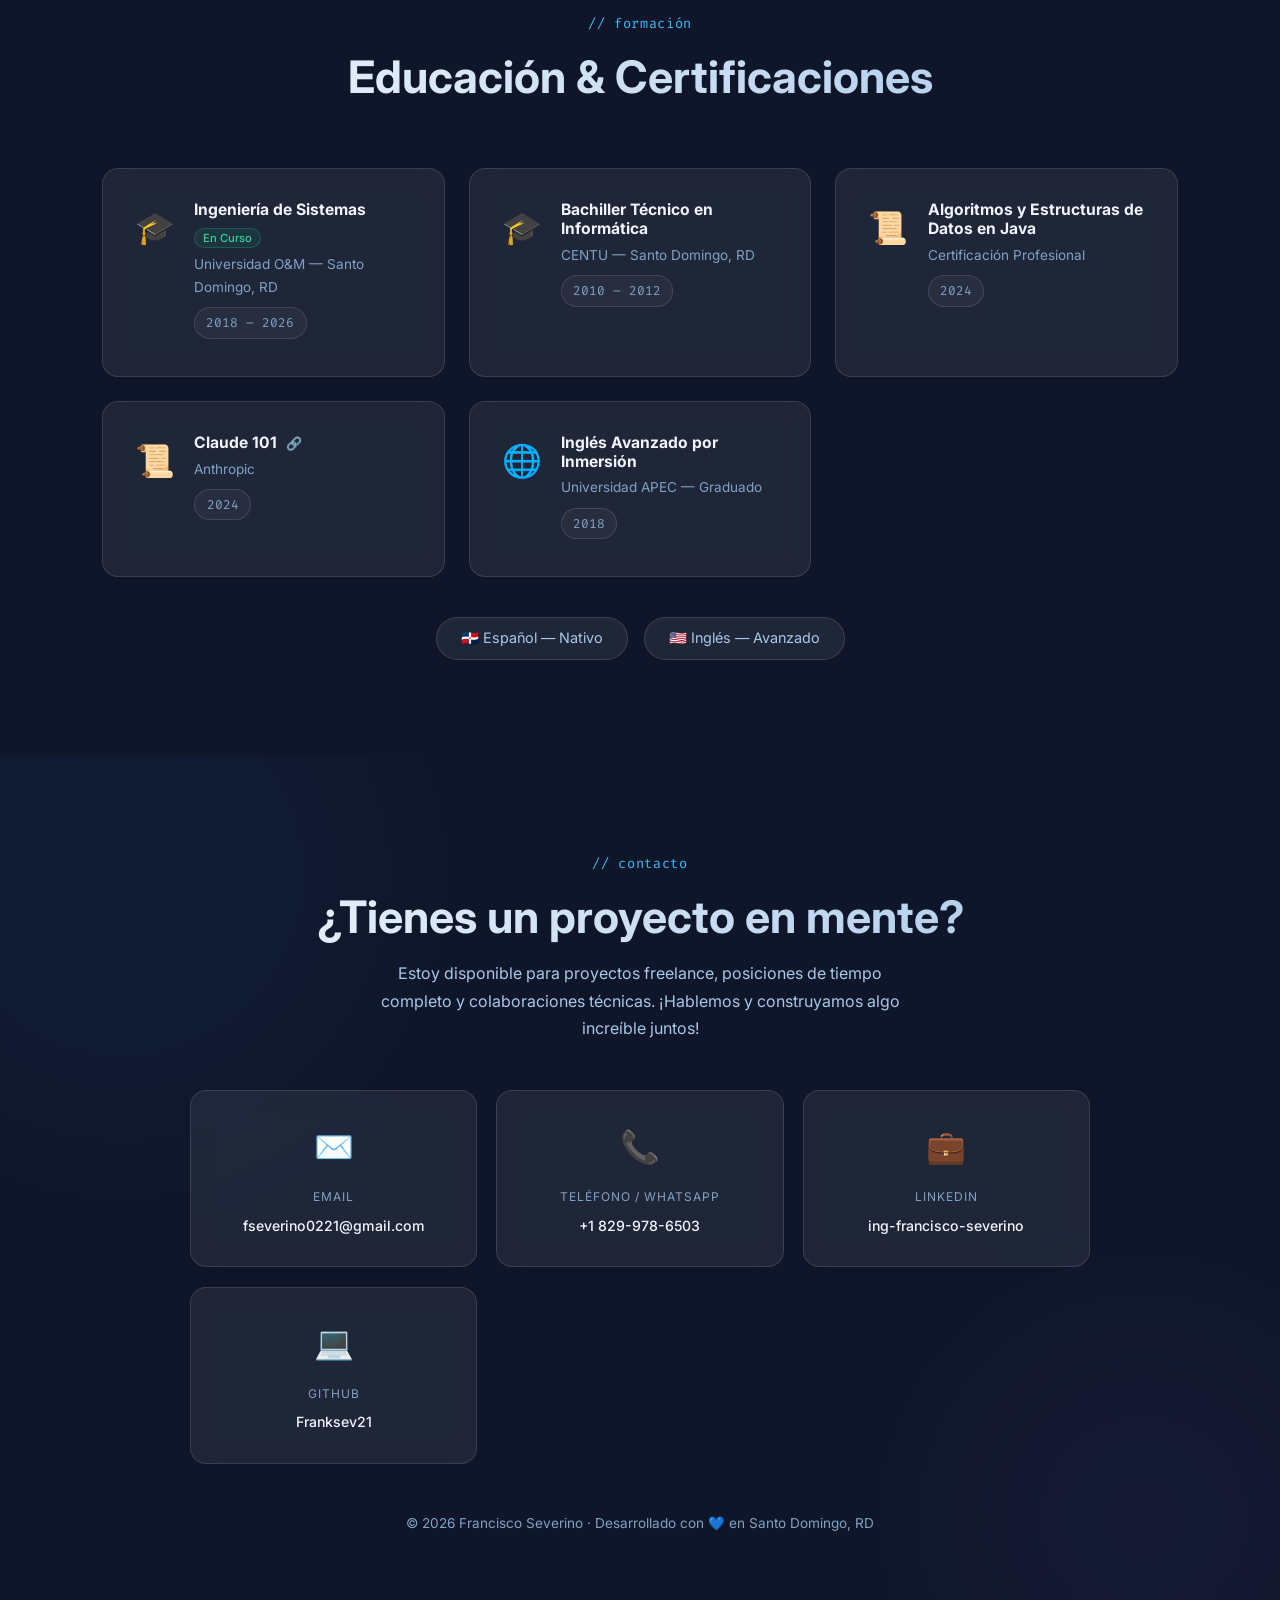
==== commit d05f103c: "🐛 Fix iOS Safari backdrop-filter bug on mobile nav menu" ====
--- a/index.html
+++ b/index.html
@@ -8,7 +8,7 @@
     <link rel="preconnect" href="https://fonts.googleapis.com">
     <link rel="preconnect" href="https://fonts.gstatic.com" crossorigin>
     <link href="https://fonts.googleapis.com/css2?family=Inter:wght@300;400;500;600;700;800&family=Fira+Code:wght@400;500&display=swap" rel="stylesheet">
-    <link rel="stylesheet" href="style.css?v=3?v=3">
+    <link rel="stylesheet" href="style.css?v=4">
 </head>
 <body>
 
--- a/style.css
+++ b/style.css
@@ -765,8 +765,9 @@
     /* ── MOBILE NAV ── */
     .nav-links {
         display: none;
-        position: fixed;
-        top: 0; left: 0; right: 0; bottom: 0;
+        position: absolute;
+        top: 0; left: 0; right: 0;
+        height: 100vh;
         padding-top: 80px;
         background: rgba(10, 15, 35, 0.99);
         flex-direction: column;
